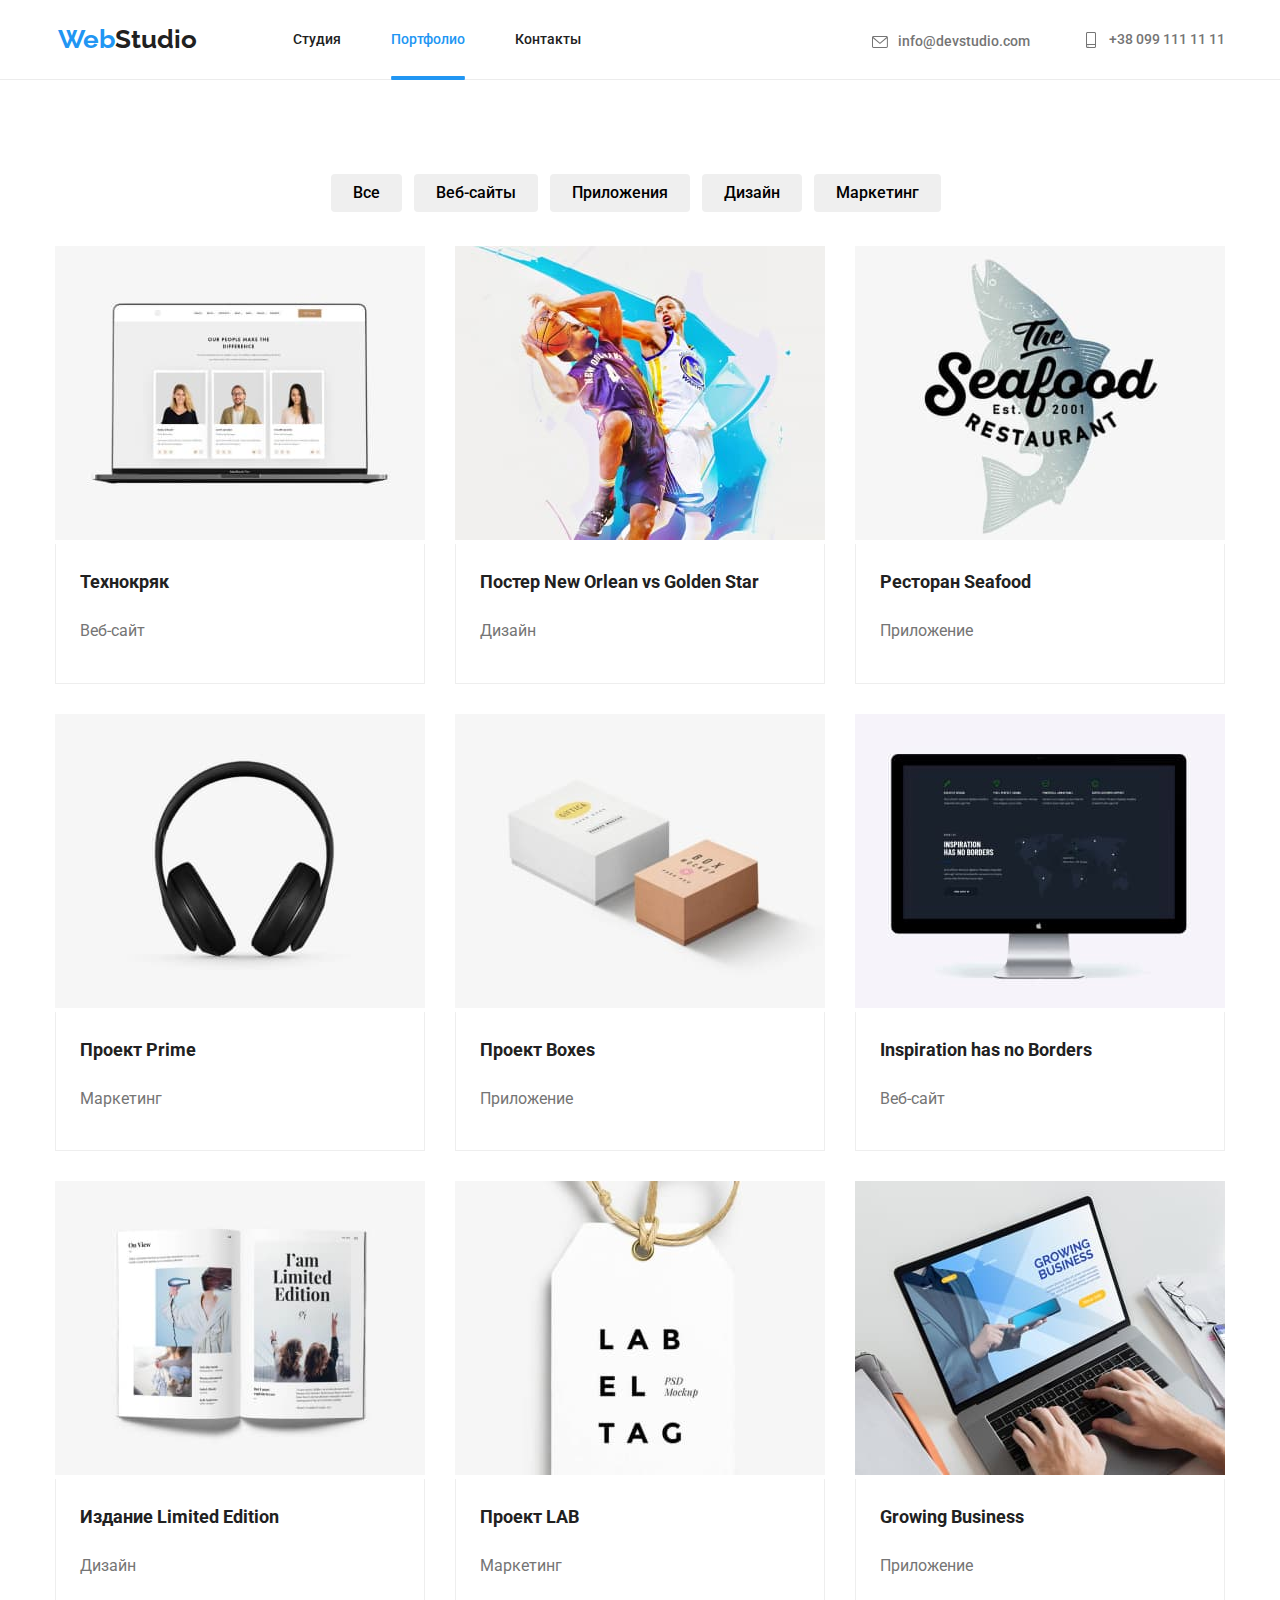
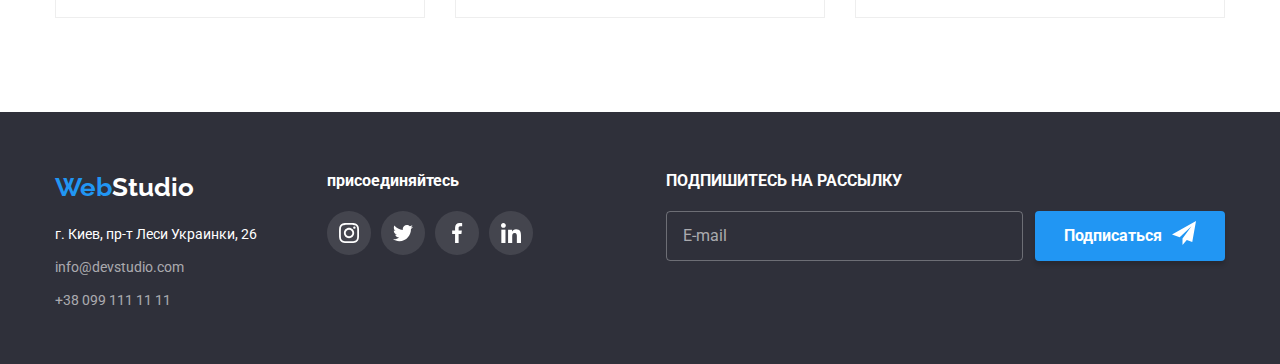
==== portfolio.html @ 02ec072e "Делает отзывчивую верстку" ====
<!DOCTYPE html>
<html lang="en">
  <head>
    <meta charset="UTF-8" />
    <meta name="viewport" content="width=device-width, initial-scale=1.0" />
    <title>WebStudio</title>

    <link
      href="https://fonts.googleapis.com/css2?family=Raleway:wght@700&display=swap"
      rel="stylesheet"
    />
    <link
      href="https://fonts.googleapis.com/css2?family=Roboto:wght@400;500;700;900&display=swap"
      rel="stylesheet"
    />
    <link
      rel="stylesheet"
      href="https://cdnjs.cloudflare.com/ajax/libs/modern-normalize/1.0.0/modern-normalize.min.css"
    />

    <link rel="stylesheet" href="./css/main.min.css" />
  </head>
  <body>
    <header>
      <!-- логотип, вкладки, контакты -->

      <div class="container header">
        <nav class="navigation">
          <a href="./index.html" class="link logo"
            >Web<span class="logo-accent">Studio</span></a
          >
          <ul class="site-nav">
            <li class="site-nav-list">
              <a href="./" class="link button-secondary">Студия</a>
            </li>
            <li class="site-nav-list">
              <a href="./portfolio.html" class="link primery-nav">Портфолио</a>
            </li>
            <li class="site-nav-list">
              <a href="" class="link button-secondary">Контакты</a>
            </li>
          </ul>
        </nav>
        <ul class="contacts">
          <li class="contacts-list">
            <a href="mailto:info@devstudio.com" class="link contacts-mail-tel">
              <svg class="contacts-list-svg mail-svg">
                <use href="./img/symbol-defs.svg#icon-envelope-hover"></use>
              </svg>
              info@devstudio.com</a
            >
          </li>
          <li class="contacts-list">
            <a class="link contacts-mail-tel" href="tel:+380991111111">
              <svg class="contacts-list-svg smartphon-svg">
                <use href="./img/symbol-defs.svg#smartphone"></use>
              </svg>
              +38 099 111 11 11</a
            >
          </li>
        </ul>
      </div>
    </header>
    <main class="main">
      <!-- главная секция -->

      <section class="button-section">
        <div class="button-container container">
          <h1>Наши работы</h1>
          <ul class="button-titel">
            <li class="button-list">
              <button type="button" class="button row-button">Все</button>
            </li>
            <li class="button-list">
              <button type="button" class="button row-button">Веб-сайты</button>
            </li>
            <li class="button-list">
              <button type="button" class="button row-button">
                Приложения
              </button>
            </li>
            <li class="button-list">
              <button type="button" class="button row-button">Дизайн</button>
            </li>
            <li class="button-list">
              <button type="button" class="button row-button">Маркетинг</button>
            </li>
          </ul>

          <ul class="type-pr-list">
            <li class="link-menu">
              <a href="" class="list pr-link">
                <div class="projects-hover">
                  <img src="./img/img.jpg" alt="img1" width="370" />
                  <p class="wind-hover">
                    Технокряк это современная площадка распространения
                    коронавируса. Компании используют эту платформу для
                    цифрового шпионажа и атак на защищённые сервера конкурентов.
                  </p>
                </div>

                <div class="type-pr">
                  <h2 class="projects">Технокряк</h2>
                  <p class="type">Веб-сайт</p>
                </div>
              </a>
            </li>
            <li class="link-menu">
              <a href="" class="list pr-link">
                <div class="projects-hover">
                  <img src="./img/img2.jpg" alt="img2" width="370" />
                  <p class="wind-hover"></p>
                </div>

                <div class="type-pr">
                  <h2 class="projects">Постер New Orlean vs Golden Star</h2>
                  <p class="type">Дизайн</p>
                </div>
              </a>
            </li>
            <li class="link-menu">
              <a href="" class="list pr-link">
                <div class="projects-hover">
                  <img src="./img/img3.jpg" alt="img3" width="370" />
                  <p class="wind-hover"></p>
                </div>

                <div class="type-pr">
                  <h2 class="projects">Ресторан Seafood</h2>
                  <p class="type">Приложение</p>
                </div>
              </a>
            </li>
            <li class="link-menu">
              <a href="" class="list pr-link">
                <div class="projects-hover">
                  <img src="./img/img4.jpg" alt="img4" width="370" />
                  <p class="wind-hover"></p>
                </div>

                <div class="type-pr">
                  <h2 class="projects">Проект Prime</h2>
                  <p class="type">Маркетинг</p>
                </div>
              </a>
            </li>
            <li class="link-menu">
              <a href="" class="list pr-link">
                <div class="projects-hover">
                  <img src="./img/img5.jpg" alt="img5" width="370" />
                  <p class="wind-hover"></p>
                </div>

                <div class="type-pr">
                  <h2 class="projects">Проект Boxes</h2>
                  <p class="type">Приложение</p>
                </div>
              </a>
            </li>
            <li class="link-menu">
              <a href="" class="list pr-link">
                <div class="projects-hover">
                  <img src="./img/img6.jpg" alt="img6" width="370" />
                  <p class="wind-hover"></p>
                </div>

                <div class="type-pr">
                  <h2 class="projects">Inspiration has no Borders</h2>
                  <p class="type">Веб-сайт</p>
                </div>
              </a>
            </li>
            <li class="link-menu">
              <a href="" class="list pr-link">
                <div class="projects-hover">
                  <img src="./img/img7.jpg" alt="img7" width="370" />
                  <p class="wind-hover"></p>
                </div>

                <div class="type-pr">
                  <h2 class="projects">Издание Limited Edition</h2>
                  <p class="type">Дизайн</p>
                </div></a
              >
            </li>
            <li class="link-menu">
              <a href="" class="list pr-link">
                <div class="projects-hover">
                  <img src="./img/img8.jpg" alt="img8" width="370" />
                  <p class="wind-hover"></p>
                </div>

                <div class="type-pr">
                  <h2 class="projects">Проект LAB</h2>
                  <p class="type">Маркетинг</p>
                </div></a
              >
            </li>
            <li class="link-menu">
              <a href="" class="list pr-link">
                <div class="projects-hover">
                  <img src="./img/img9.jpg" alt="img9" width="370" />
                  <p class="wind-hover"></p>
                </div>
                <div class="type-pr">
                  <h2 class="projects">Growing Business</h2>
                  <p class="type">Приложение</p>
                </div>
              </a>
            </li>
          </ul>
        </div>
      </section>
    </main>
    <footer class="footer">
      <div class="container footer-cont">
        <div>
          <a href="./studio.html" class="logo-footer"
            >Web<span class="logo-ac-footer">Studio</span></a
          >
          <address>
            <ul class="adresss-footer">
              <li class="address">г. Киев, пр-т Леси Украинки, 26</li>
              <li>
                <a href="mailto:info@devstudio.com" class="mail-tel"
                  >info@devstudio.com</a
                >
              </li>
              <li>
                <a href="tel:+380991111111" class="mail-tel"
                  >+38 099 111 11 11</a
                >
              </li>
            </ul>
          </address>
        </div>

        <div class="join-footer">
          <b>присоединяйтесь</b>
          <ul class="join-list">
            <li><a class="join inst" href=""></a></li>
            <li><a class="join twitter" href=""></a></li>
            <li><a class="join facebook" href=""></a></li>
            <li><a class="join linkedin" href=""></a></li>
          </ul>
        </div>
        <div class="footer-subscribe">
          <b>ПОДПИШИТЕСЬ НА РАССЫЛКУ</b>
          <form class="form-footer">
            <label class="footer-label">
              <input class="foter-input" type="email" placeholder="E-mail" />
            </label>

            <button class="button button-subscribe" type="submit">
              <svg class="footer-subscribe-svg" widt="24px" height="24px">
                <use href="./img/symbol-defs.svg#send"></use>
              </svg>
              Подписаться
            </button>
          </form>
        </div>
      </div>
    </footer>
    <script src="./js/modal.js"></script>
  </body>
</html>
---- css/main.min.css ----
*,*::befor,*::after{box-sizing:inherit}html{box-sizing:border-box}.container{width:1200px;padding-left:15px;padding-right:15px;margin-left:auto;margin-right:auto}.container:first-child{margin-top:0px}header{width:100%;height:80px;padding-bottom:32px;padding-top:32px;border-bottom:1px solid #ececec}a{text-decoration:none}a:hover,a:focus{color:#2196f3}li{padding:0px;margin:0px;list-style:none}ul{padding:0px;margin:0px;list-style:none}.link{display:block;text-align:center}.button{display:inline-block;cursor:pointer;justify-content:center;font-style:normal;font-weight:500;font-size:16px;line-height:1.63em;margin:0px;padding:0px}.button:hover,.button:focus{color:#2196f3;background-color:#fff;box-shadow:0px 4px 4px rgba(0,0,0,0.25)}.button-titel{margin-bottom:34px}.button-list{display:inline-flex}.header{display:flex;height:100%}.portfolio-header{border-bottom:1px solid #ececec}.logo-accent{color:#212121}.navigation{display:flex;align-items:center;justify-content:center}.navigation .link{margin-right:0px}.navigation .logo{font-family:"Raleway", sans-serif;color:#2196f3;font-style:normal;font-weight:bold;font-size:26px;line-height:1.17em;width:145px;margin-right:93px}.navigation .site-nav{justify-content:end;display:flex;font-family:"Roboto", sans-serif;font-weight:500;font-style:normal;font-size:14px;line-height:1.17em;padding:0px;align-items:center}.site-nav-list{display:inline-block;padding-right:50px}.site-nav-list .site-nav-list:last-child{padding-right:0px}.primery-nav{position:relative;color:#2196f3;font-style:normal;font-weight:500;font-size:14px;line-height:1.17em}.primery-nav::after{position:absolute;content:"";display:block;background-image:url(../img/hover.svg);height:4px;width:100%;background-repeat:no-repeat;background-position:center;background-size:cover;margin-top:28px}.button-secondary{color:#212121}.button-primery-pf{color:#ffffff;background-color:#2196f3;font-style:normal;font-weight:500;line-height:1.25em;transition:transform 250ms cubic-bezier(0.4, 0, 0.2, 1)}.contacts{font-family:"Roboto", sans-serif;font-style:normal;font-weight:500;font-size:14px;line-height:1.14em;align-items:center;text-align:right;padding:0px;margin-left:auto}.contacts .contacts-list{margin-right:50px;display:inline-block}.contacts .contacts-list:last-child{margin-right:0px}.contacts-mail-tel{color:#757575;display:flex;align-items:center}.contacts-mail-tel:last-child{padding-right:0px}.contacts-mail-tel:hover .contacts-list-svg,.contacts-mail-tel:focus .contacts-list-svg{fill:#2196f3}.contacts-mail-tel .contacts-list-svg{width:16px;width:16px;margin-right:10px;fill:#757575;transition:250ms;transition-timing-function:cubic-bezier(0.4, 0, 0.2, 1)}.mail-svg{width:16px;height:12px}.smartphon-svg{height:16px;width:10px}.main{font-family:"Roboto", sans-serif;width:auto}.button-section{padding-top:94px;padding-bottom:94px}.button-container{text-align:center;align-items:flex-start}.button-container h1{display:none}.button-titel .button{padding:6px 22px}.button-list .buttom{height:54px}.row-button{font-size:16px;font-weight:500;font-style:normal;line-height:1.63em;border:0px;border-radius:4px;margin-right:8px;transition:transform 250ms cubic-bezier(0.4, 0, 0.2, 1)}.row-button:hover,.row-button:focus{color:#fff;background-color:#2196f3}.type-pr-list{padding:0px;display:flex;flex-basis:calc((100%-30) / 3);flex-wrap:wrap;margin:0px}.link-menu{display:block;width:370px;margin-left:30px;margin-bottom:30px}.link-menu:nth-last-child(-n+3){margin-bottom:0px}.link-menu:nth-child(3n+1){margin-left:0px}.pr-link{display:block;transition:250ms;transition-timing-function:cubic-bezier(0.4, 0, 0.2, 1)}.pr-link:hover,.pr-link:focus{box-shadow:0px 1px 1px rgba(0,0,0,0.12),0px 4px 4px rgba(0,0,0,0.06),1px 4px 6px rgba(0,0,0,0.16)}.projects-hover{position:relative;overflow:hidden;text-align:left}.type-pr{padding:20px 24px;text-align:left;border:1px solid #eeeeee;border-top:0px;margin:0px}.projects{color:#212121;font-style:normal;font-weight:bold;font-size:18px;line-height:2em;margin:0px;margin-bottom:4px}.type{color:#757575;font-style:normal;font-weight:normal;font-size:16px;line-height:1.88em}.wind-hover{display:block;margin:0px;background-color:#2196f3;position:absolute;z-index:4;top:0%;bottom:0%;left:0;right:0;font-size:18px;line-height:1.6em;font-weight:400;color:#fff;padding:63px 24px;opacity:0;transform:translateY(100%);transition:transform 250ms cubic-bezier(0.4, 0, 0.2, 1)}.pr-link:hover .wind-hover,.pr-link:focus .wind-hover{transform:translateY(0%);opacity:1}.main-section{margin-left:auto;margin-right:auto;max-width:1600px;height:600px;text-align:center;padding-top:200px;padding-bottom:200px;color:#ffffff;background-color:#2f303a;justify-content:center;background-image:linear-gradient(to right, rgba(47,48,58,0.4), rgba(47,48,58,0.4)),url("../img/main.jpg");background-repeat:no-repeat;background-position:center;background-size:cover}.main-title{font-style:normal;font-weight:900;font-size:44px;line-height:1.36em;text-align:center}.button-primery-st{color:#ffffff;background-color:#2196f3;font-style:normal;font-weight:bold;font-size:16px;line-height:1.88em;text-align:center;padding:10px 32px;margin-left:auto;margin-right:auto;box-shadow:0px 4px 4px rgba(0,0,0,0.15);border-radius:4px;transition:transform 250ms cubic-bezier(0.4, 0, 0.2, 1)}.button-primery-st:hover,.button-primery-st:focus{color:#2196f3;background-color:#fff;transition:250ms;transition-timing-function:cubic-bezier(0.4, 0, 0.2, 1)}.backdrop{position:fixed;top:0px;left:0px;width:100%;height:100%;background-color:rgba(0,0,0,0.2);z-index:55}.backdrop.is-hidden{opacity:0;pointer-events:none}.modal{position:absolute;top:50%;left:50%;transform:translate(-50%, -50%);text-align:left;min-width:528px;min-height:581px;background-color:#fff;border-radius:4px;color:#757575;padding:40px;font-size:12px;line-height:1.17em;font-family:"Roboto", sans-serif;font-size:12px;line-height:1.17em;font-style:normal;color:#757575}.modal>.modal-button-close{position:absolute;width:30px;height:30px;right:7px;top:7px;background-color:#fff;border:1px solid rgba(0,0,0,0.1);border-radius:50%}.modal-button-close:hover{color:#2196f3;font-weight:700}.modal-titel{font-style:700;font-size:20px;line-height:1.17em;font-style:normal;text-align:center;color:#212121;margin:0;margin-bottom:12px}.form-field{display:flex;flex-direction:column}.form-field:not(:last-child){margin-bottom:10px}.form-label{margin-bottom:4px;position:relative}.form-input{padding:11px 12px 11px 42px;border:1px solid rgba(33,33,33,0.2);border-radius:4px;width:100%;height:40px;outline:none;transition:transform 250ms cubic-bezier(0.4, 0, 0.2, 1)}.form-input:focus{border:1px solid #2196f3}.form-input-check{display:inline-block;width:16px;height:15px;opacity:0}.form-svg{position:relative}.form-inpyt-svg{position:absolute;width:18px;height:18px;padding:3px;left:12px;top:12px;transition:transform 250ms cubic-bezier(0.4, 0, 0.2, 1)}.form-input:focus+* .form-inpyt-svg{fill:#2196f3}.form-coment{padding:12px 16px;resize:none;border:1px solid rgba(33,33,33,0.2);border-radius:4px;outline:none}.form-coment:focus{border:1px solid #2196f3}.form-field-check{margin-top:20px;font-size:14px;line-height:1.71em;font-weight:400;display:flex;align-items:center;justify-content:center}.check{content:"";position:absolute;width:17px;height:17px;background-image:url(../img/check.svg);left:0;top:1px;background-repeat:no-repeat;background-size:contain}.form-input-check:checked+.check{background-image:url(../img/Check3.svg)}.agreed{color:#2196f3}.check-button{display:block;margin:30px auto 0px;padding:10px 55px;color:#fff;background-color:#2196f3;box-shadow:0px 4px 4px rgba(0,0,0,0.15);border-radius:4px;border:none;font-size:16px;line-height:1.875em;font-weight:700}.container-about{display:flex;padding-top:94px;padding-bottom:94px}.main-about{padding:0px;margin:0px;width:100%;display:flex;flex-wrap:nowrap}.main-about .list-item{display:inline-block;justify-content:space-between;width:270px;margin-right:26px}.main-about .list-item:last-child,.main-about .network-list li:last-child{margin-right:0px}.advantages{color:#212121;font-style:normal;font-weight:bold;font-size:14px;line-height:1.17em;margin:0px}.notes{color:#757575;font-style:normal;font-weight:normal;font-size:14px;line-height:1.71em;margin:0px;padding-top:10px}.list-item::before{content:"";display:block;height:120px;border-radius:4px;background-repeat:no-repeat;background-position:100px 25px;background-color:#f5f4fa;margin-bottom:30px}.list-item.attention::before{background-image:url(../img/antenna.svg)}.list-item.pynctuality::before{background-image:url(../img/clock.svg)}.list-item.planning::before{background-image:url(../img/diagram.svg)}.list-item.technology::before{background-image:url(../img/astronaut.svg)}.adout-us-img{text-align:inherit;margin:0px;padding-bottom:94px}.adout-us-img .images{margin:0px;padding:0px}.images-list{display:block;flex-wrap:wrap}.about-us{display:block;font-family:Roboto;font-style:normal;font-weight:700;font-size:36px;line-height:1.16em;text-align:center;margin:0px;margin-bottom:50px}.images{display:inline-flex}.images .image-menu:last-child{margin-right:0px}.image-menu{position:relative;flex-basis:calc((100%-30) / 3);margin-right:30px}.image-menu img{display:block}.images-list-item{width:100%;background:rgba(47,48,58,0.8);margin:0px;position:absolute;bottom:0;left:0;font-size:14px;line-height:1.17em;color:#fff;font-weight:700;text-align:center;justify-content:center;padding-top:27px;padding-bottom:27px}.our-teams{background-color:#f5f4fa;text-align:center;padding:0px;padding-bottom:94px;padding-top:94px;padding-left:0px}.command{font-style:normal;font-weight:bold;font-size:36px;line-height:1.17em;text-align:center;margin:0px;margin-bottom:50px}.teams-list{margin:0px;padding-left:0px}.teams{display:inline-block;background-color:#fff;margin-right:26px;padding-bottom:30px;box-shadow:0px 1px 3px rgba(0,0,0,0.12),0px 1px 1px rgba(0,0,0,0.14),0px 2px 1px rgba(0,0,0,0.2);border-radius:0px 0px 4px 4px}.teams:last-child{margin-right:0px}.name-pos{padding-top:30px}.name{font-style:normal;font-weight:500;font-size:16px;line-height:1.19em;margin:0px;margin-bottom:10px}.position{color:#757575;font-style:normal;font-weight:normal;font-size:14px;line-height:1.19em;font-style:normal}.social-icon .social-icon-item{display:inline-flex}.social-icon-item:not(:last-child){margin-right:10px}.sosial-icon-svg{width:20px;height:20px;transition:250ms;transition-timing-function:cubic-bezier(0.4, 0, 0.2, 1)}.social-icon-link{height:44px;width:44px;display:flex;justify-content:center;align-items:center;border-radius:50%;fill:#afb1b8}.social-icon-link:focus,.social-icon-link:hover{background-color:#2196f3}.social-icon-link:focus .sosial-icon-svg,.social-icon-link:hover .sosial-icon-svg{fill:#fff}.customed-container{text-align:center;padding-top:94px;padding-bottom:94px}.customed-container h2{font-size:36px;line-height:1.17em;margin:0px}.customed{display:flex;margin-top:50px}.customed-item{border:1px solid #afb1b8;border-radius:4px}.customed-item:not(:last-child){margin-right:27px}.customed-item:focus,.customed-item:hover{border:1px solid #2196f3;border-radius:4px;transition:250ms;transition-timing-function:cubic-bezier(0.4, 0, 0.2, 1)}.customed-link{height:90px;width:170px;display:flex;justify-content:center;align-items:center;fill:#afb1b8;background-size:cover}.customed-link-svg{width:89px;height:52px;transition:250ms;transition-timing-function:cubic-bezier(0.4, 0, 0.2, 1)}.customed-item:focus .customed-link-svg,.customed-item:hover .customed-link-svg{fill:#2196f3}.footer{margin-left:auto;margin-right:auto;max-width:1600px;height:252px;align-items:center;font-family:"Roboto", sans-serif;justify-content:center;background-color:#2f303a;padding-top:60px;padding-bottom:60px}.container.footer-cont{display:flex}.logo-footer{font-family:"Raleway", sans-serif;color:#2196f3;font-style:normal;font-weight:bold;font-size:26px;line-height:1.19em}.logo-ac-footer{color:#fff}.address{font-family:"Roboto", sans-serif;font-style:normal;color:#fff;font-weight:normal;font-size:14px;line-height:1.71em;margin-bottom:9px}.adresss-footer{margin:0px;margin-top:20px}.mail-tel{display:block;font-family:"Roboto", sans-serif;font-style:normal;color:#ffffff99;font-weight:normal;font-size:14px;line-height:1.71em;margin-bottom:9px}.join-footer{margin-left:70px}.join-footer b{display:block;color:#fff;margin-bottom:20px}.join-list{display:flex}.join-list li{margin-right:10px}.join{display:inline-block;height:44px;width:44px;background-color:rgba(255,255,255,0.1);border-radius:50%;background-position:center;background-repeat:no-repeat;background-size:20px}.join.inst{background-image:url(../img/instagram.svg)}.join.twitter{background-image:url(../img/twitter.svg)}.join.facebook{background-image:url(../img/facebook.svg)}.join.linkedin{background-image:url(../img/linkedin.svg)}.join:hover,.join:focus{background-color:#2196f3;transition:250ms;transition-timing-function:cubic-bezier(0.4, 0, 0.2, 1)}.footer-subscribe{margin-left:auto}.footer-subscribe b{display:block;color:#fff;margin-bottom:20px}.form-footer{display:flex}.foter-input{width:357px;height:50px;display:block;padding:16px;font-size:16px;line-height:1.25em;border:1px solid rgba(255,255,255,0.3);border-radius:4px;margin-right:12px;background-color:inherit;color:rgba(255,255,255,0.6)}.foter-input::placeholder{color:rgba(255,255,255,0.6);font-size:16px;line-height:1.25em}.button-subscribe{display:flex;background-color:#2196f3;box-shadow:0px 4px 4px rgba(0,0,0,0.15);border-radius:4px;color:#fff;font-size:16px;line-height:1.875em;font-weight:700;padding:10px 29px;border:none;flex-direction:row-reverse}.button-subscribe:hover{background-color:#fff;color:#2196f3}.button-subscribe:hover .footer-subscribe-svg{fill:#2196f3}.footer-subscribe-svg{width:24px;height:24px;fill:white;margin-left:10px}
/*# sourceMappingURL=main.min.css.map */
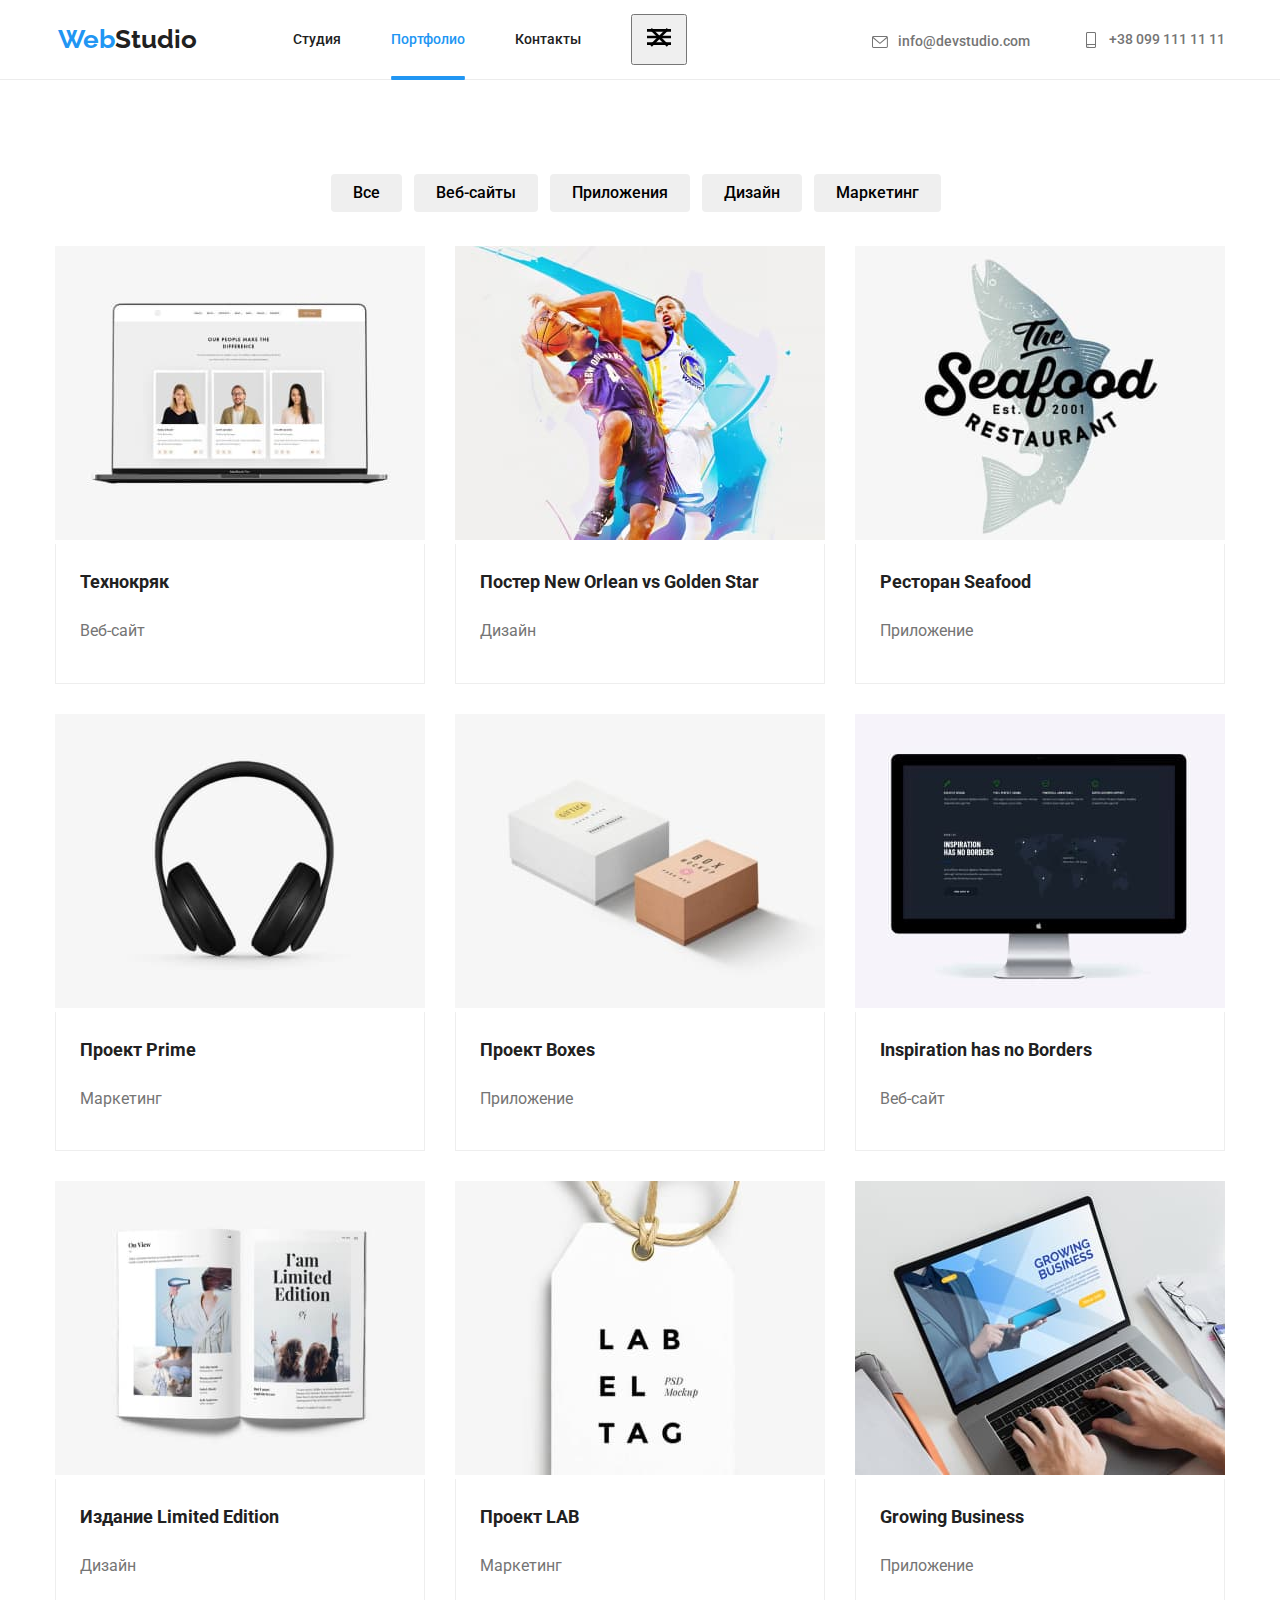
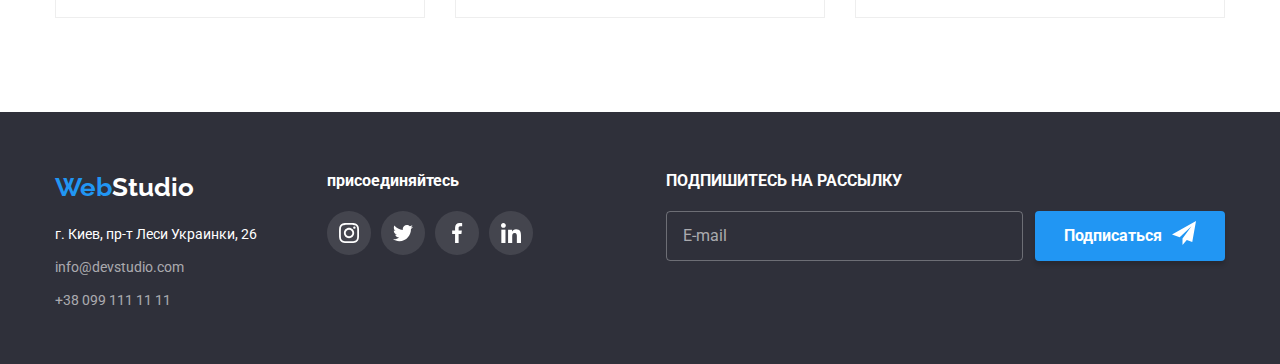
==== commit c9b2c1be: "Делает отзывчивую верстку" ====
--- a/portfolio.html
+++ b/portfolio.html
@@ -40,6 +40,12 @@
               <a href="" class="link button-secondary">Контакты</a>
             </li>
           </ul>
+          <button type="button">
+            <svg class="" width="40px" height="40px">
+              <use href="./img/symbol-defs.svg#icon-menu"></use>
+              <use href="./img/symbol-defs.svg#icon-close"></use>
+            </svg>
+          </button>
         </nav>
         <ul class="contacts">
           <li class="contacts-list">
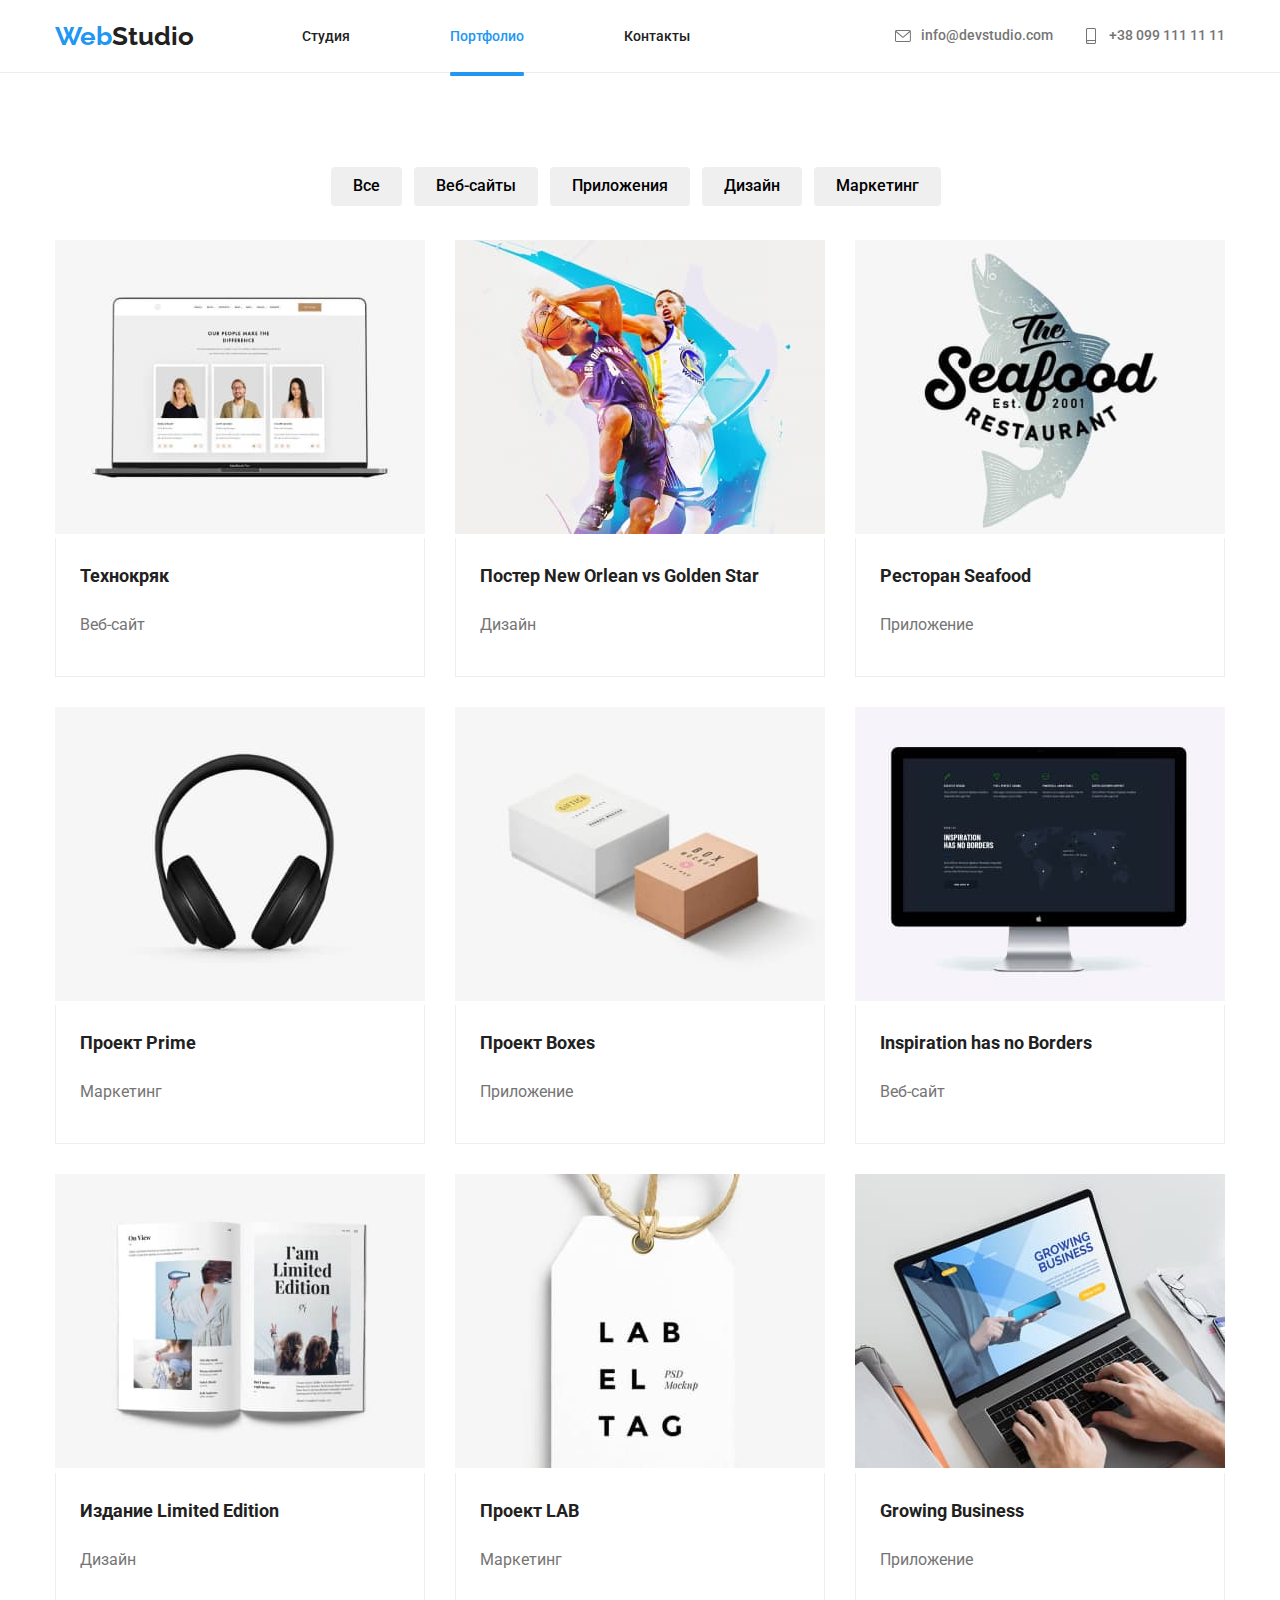
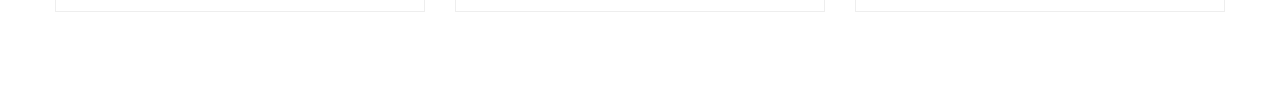
==== commit 7b39325c: "Делает отзывчтвую верстку" ====
--- a/portfolio.html
+++ b/portfolio.html
@@ -22,54 +22,68 @@
   </head>
   <body>
     <header>
-      <!-- логотип, вкладки, контакты -->
-
-      <div class="container header">
-        <nav class="navigation">
+      <div class="container">
+        <div class="header">
           <a href="./index.html" class="link logo"
             >Web<span class="logo-accent">Studio</span></a
           >
-          <ul class="site-nav">
-            <li class="site-nav-list">
-              <a href="./" class="link button-secondary">Студия</a>
-            </li>
-            <li class="site-nav-list">
-              <a href="./portfolio.html" class="link primery-nav">Портфолио</a>
-            </li>
-            <li class="site-nav-list">
-              <a href="" class="link button-secondary">Контакты</a>
-            </li>
-          </ul>
-          <button type="button">
-            <svg class="" width="40px" height="40px">
-              <use href="./img/symbol-defs.svg#icon-menu"></use>
-              <use href="./img/symbol-defs.svg#icon-close"></use>
+          <button type="button" class="menu-button" data-menu-button>
+            <svg
+              class="menu-button-svg"
+              aria-label="Переключатель мобильного меню"
+            >
+              <use
+                class="icon-close"
+                href="./img/symbol-defs.svg#icon-close"
+              ></use>
+              <use
+                class="icon-menu"
+                href="./img/symbol-defs.svg#icon-menu"
+              ></use>
             </svg>
           </button>
-        </nav>
-        <ul class="contacts">
-          <li class="contacts-list">
-            <a href="mailto:info@devstudio.com" class="link contacts-mail-tel">
-              <svg class="contacts-list-svg mail-svg">
-                <use href="./img/symbol-defs.svg#icon-envelope-hover"></use>
-              </svg>
-              info@devstudio.com</a
-            >
-          </li>
-          <li class="contacts-list">
-            <a class="link contacts-mail-tel" href="tel:+380991111111">
-              <svg class="contacts-list-svg smartphon-svg">
-                <use href="./img/symbol-defs.svg#smartphone"></use>
-              </svg>
-              +38 099 111 11 11</a
-            >
-          </li>
-        </ul>
+          <div class="header-menu" data-menu>
+            <nav class="navigation">
+              <ul class="site-nav">
+                <li class="site-nav-list">
+                  <a href="./" class="link button-secondary">Студия</a>
+                </li>
+                <li class="site-nav-list">
+                  <a href="./portfolio.html" class="link primery-nav"
+                    >Портфолио</a
+                  >
+                </li>
+                <li class="site-nav-list">
+                  <a href="" class="link button-secondary">Контакты</a>
+                </li>
+              </ul>
+            </nav>
+            <ul class="contacts">
+              <li class="contacts-list">
+                <a
+                  href="mailto:info@devstudio.com"
+                  class="link contacts-mail-tel"
+                >
+                  <svg class="contacts-list-svg mail-svg">
+                    <use href="./img/symbol-defs.svg#icon-envelope-hover"></use>
+                  </svg>
+                  info@devstudio.com</a
+                >
+              </li>
+              <li class="contacts-list">
+                <a class="link contacts-mail-tel" href="tel:+380991111111">
+                  <svg class="contacts-list-svg smartphon-svg">
+                    <use href="./img/symbol-defs.svg#smartphone"></use>
+                  </svg>
+                  +38 099 111 11 11</a
+                >
+              </li>
+            </ul>
+          </div>
+        </div>
       </div>
     </header>
     <main class="main">
-      <!-- главная секция -->
-
       <section class="button-section">
         <div class="button-container container">
           <h1>Наши работы</h1>
@@ -218,7 +232,7 @@
         </div>
       </section>
     </main>
-    <footer class="footer">
+    <!-- <footer class="footer">
       <div class="container footer-cont">
         <div>
           <a href="./studio.html" class="logo-footer"
@@ -266,7 +280,8 @@
           </form>
         </div>
       </div>
-    </footer>
+    </footer> -->
+    <script src="./js/main.js"></script>
     <script src="./js/modal.js"></script>
   </body>
 </html>
--- a/css/main.min.css
+++ b/css/main.min.css
@@ -1,2 +1,2 @@
-*,*::befor,*::after{box-sizing:inherit}html{box-sizing:border-box}.container{width:1200px;padding-left:15px;padding-right:15px;margin-left:auto;margin-right:auto}.container:first-child{margin-top:0px}header{width:100%;height:80px;padding-bottom:32px;padding-top:32px;border-bottom:1px solid #ececec}a{text-decoration:none}a:hover,a:focus{color:#2196f3}li{padding:0px;margin:0px;list-style:none}ul{padding:0px;margin:0px;list-style:none}.link{display:block;text-align:center}.button{display:inline-block;cursor:pointer;justify-content:center;font-style:normal;font-weight:500;font-size:16px;line-height:1.63em;margin:0px;padding:0px}.button:hover,.button:focus{color:#2196f3;background-color:#fff;box-shadow:0px 4px 4px rgba(0,0,0,0.25)}.button-titel{margin-bottom:34px}.button-list{display:inline-flex}.header{display:flex;height:100%}.portfolio-header{border-bottom:1px solid #ececec}.logo-accent{color:#212121}.navigation{display:flex;align-items:center;justify-content:center}.navigation .link{margin-right:0px}.navigation .logo{font-family:"Raleway", sans-serif;color:#2196f3;font-style:normal;font-weight:bold;font-size:26px;line-height:1.17em;width:145px;margin-right:93px}.navigation .site-nav{justify-content:end;display:flex;font-family:"Roboto", sans-serif;font-weight:500;font-style:normal;font-size:14px;line-height:1.17em;padding:0px;align-items:center}.site-nav-list{display:inline-block;padding-right:50px}.site-nav-list .site-nav-list:last-child{padding-right:0px}.primery-nav{position:relative;color:#2196f3;font-style:normal;font-weight:500;font-size:14px;line-height:1.17em}.primery-nav::after{position:absolute;content:"";display:block;background-image:url(../img/hover.svg);height:4px;width:100%;background-repeat:no-repeat;background-position:center;background-size:cover;margin-top:28px}.button-secondary{color:#212121}.button-primery-pf{color:#ffffff;background-color:#2196f3;font-style:normal;font-weight:500;line-height:1.25em;transition:transform 250ms cubic-bezier(0.4, 0, 0.2, 1)}.contacts{font-family:"Roboto", sans-serif;font-style:normal;font-weight:500;font-size:14px;line-height:1.14em;align-items:center;text-align:right;padding:0px;margin-left:auto}.contacts .contacts-list{margin-right:50px;display:inline-block}.contacts .contacts-list:last-child{margin-right:0px}.contacts-mail-tel{color:#757575;display:flex;align-items:center}.contacts-mail-tel:last-child{padding-right:0px}.contacts-mail-tel:hover .contacts-list-svg,.contacts-mail-tel:focus .contacts-list-svg{fill:#2196f3}.contacts-mail-tel .contacts-list-svg{width:16px;width:16px;margin-right:10px;fill:#757575;transition:250ms;transition-timing-function:cubic-bezier(0.4, 0, 0.2, 1)}.mail-svg{width:16px;height:12px}.smartphon-svg{height:16px;width:10px}.main{font-family:"Roboto", sans-serif;width:auto}.button-section{padding-top:94px;padding-bottom:94px}.button-container{text-align:center;align-items:flex-start}.button-container h1{display:none}.button-titel .button{padding:6px 22px}.button-list .buttom{height:54px}.row-button{font-size:16px;font-weight:500;font-style:normal;line-height:1.63em;border:0px;border-radius:4px;margin-right:8px;transition:transform 250ms cubic-bezier(0.4, 0, 0.2, 1)}.row-button:hover,.row-button:focus{color:#fff;background-color:#2196f3}.type-pr-list{padding:0px;display:flex;flex-basis:calc((100%-30) / 3);flex-wrap:wrap;margin:0px}.link-menu{display:block;width:370px;margin-left:30px;margin-bottom:30px}.link-menu:nth-last-child(-n+3){margin-bottom:0px}.link-menu:nth-child(3n+1){margin-left:0px}.pr-link{display:block;transition:250ms;transition-timing-function:cubic-bezier(0.4, 0, 0.2, 1)}.pr-link:hover,.pr-link:focus{box-shadow:0px 1px 1px rgba(0,0,0,0.12),0px 4px 4px rgba(0,0,0,0.06),1px 4px 6px rgba(0,0,0,0.16)}.projects-hover{position:relative;overflow:hidden;text-align:left}.type-pr{padding:20px 24px;text-align:left;border:1px solid #eeeeee;border-top:0px;margin:0px}.projects{color:#212121;font-style:normal;font-weight:bold;font-size:18px;line-height:2em;margin:0px;margin-bottom:4px}.type{color:#757575;font-style:normal;font-weight:normal;font-size:16px;line-height:1.88em}.wind-hover{display:block;margin:0px;background-color:#2196f3;position:absolute;z-index:4;top:0%;bottom:0%;left:0;right:0;font-size:18px;line-height:1.6em;font-weight:400;color:#fff;padding:63px 24px;opacity:0;transform:translateY(100%);transition:transform 250ms cubic-bezier(0.4, 0, 0.2, 1)}.pr-link:hover .wind-hover,.pr-link:focus .wind-hover{transform:translateY(0%);opacity:1}.main-section{margin-left:auto;margin-right:auto;max-width:1600px;height:600px;text-align:center;padding-top:200px;padding-bottom:200px;color:#ffffff;background-color:#2f303a;justify-content:center;background-image:linear-gradient(to right, rgba(47,48,58,0.4), rgba(47,48,58,0.4)),url("../img/main.jpg");background-repeat:no-repeat;background-position:center;background-size:cover}.main-title{font-style:normal;font-weight:900;font-size:44px;line-height:1.36em;text-align:center}.button-primery-st{color:#ffffff;background-color:#2196f3;font-style:normal;font-weight:bold;font-size:16px;line-height:1.88em;text-align:center;padding:10px 32px;margin-left:auto;margin-right:auto;box-shadow:0px 4px 4px rgba(0,0,0,0.15);border-radius:4px;transition:transform 250ms cubic-bezier(0.4, 0, 0.2, 1)}.button-primery-st:hover,.button-primery-st:focus{color:#2196f3;background-color:#fff;transition:250ms;transition-timing-function:cubic-bezier(0.4, 0, 0.2, 1)}.backdrop{position:fixed;top:0px;left:0px;width:100%;height:100%;background-color:rgba(0,0,0,0.2);z-index:55}.backdrop.is-hidden{opacity:0;pointer-events:none}.modal{position:absolute;top:50%;left:50%;transform:translate(-50%, -50%);text-align:left;min-width:528px;min-height:581px;background-color:#fff;border-radius:4px;color:#757575;padding:40px;font-size:12px;line-height:1.17em;font-family:"Roboto", sans-serif;font-size:12px;line-height:1.17em;font-style:normal;color:#757575}.modal>.modal-button-close{position:absolute;width:30px;height:30px;right:7px;top:7px;background-color:#fff;border:1px solid rgba(0,0,0,0.1);border-radius:50%}.modal-button-close:hover{color:#2196f3;font-weight:700}.modal-titel{font-style:700;font-size:20px;line-height:1.17em;font-style:normal;text-align:center;color:#212121;margin:0;margin-bottom:12px}.form-field{display:flex;flex-direction:column}.form-field:not(:last-child){margin-bottom:10px}.form-label{margin-bottom:4px;position:relative}.form-input{padding:11px 12px 11px 42px;border:1px solid rgba(33,33,33,0.2);border-radius:4px;width:100%;height:40px;outline:none;transition:transform 250ms cubic-bezier(0.4, 0, 0.2, 1)}.form-input:focus{border:1px solid #2196f3}.form-input-check{display:inline-block;width:16px;height:15px;opacity:0}.form-svg{position:relative}.form-inpyt-svg{position:absolute;width:18px;height:18px;padding:3px;left:12px;top:12px;transition:transform 250ms cubic-bezier(0.4, 0, 0.2, 1)}.form-input:focus+* .form-inpyt-svg{fill:#2196f3}.form-coment{padding:12px 16px;resize:none;border:1px solid rgba(33,33,33,0.2);border-radius:4px;outline:none}.form-coment:focus{border:1px solid #2196f3}.form-field-check{margin-top:20px;font-size:14px;line-height:1.71em;font-weight:400;display:flex;align-items:center;justify-content:center}.check{content:"";position:absolute;width:17px;height:17px;background-image:url(../img/check.svg);left:0;top:1px;background-repeat:no-repeat;background-size:contain}.form-input-check:checked+.check{background-image:url(../img/Check3.svg)}.agreed{color:#2196f3}.check-button{display:block;margin:30px auto 0px;padding:10px 55px;color:#fff;background-color:#2196f3;box-shadow:0px 4px 4px rgba(0,0,0,0.15);border-radius:4px;border:none;font-size:16px;line-height:1.875em;font-weight:700}.container-about{display:flex;padding-top:94px;padding-bottom:94px}.main-about{padding:0px;margin:0px;width:100%;display:flex;flex-wrap:nowrap}.main-about .list-item{display:inline-block;justify-content:space-between;width:270px;margin-right:26px}.main-about .list-item:last-child,.main-about .network-list li:last-child{margin-right:0px}.advantages{color:#212121;font-style:normal;font-weight:bold;font-size:14px;line-height:1.17em;margin:0px}.notes{color:#757575;font-style:normal;font-weight:normal;font-size:14px;line-height:1.71em;margin:0px;padding-top:10px}.list-item::before{content:"";display:block;height:120px;border-radius:4px;background-repeat:no-repeat;background-position:100px 25px;background-color:#f5f4fa;margin-bottom:30px}.list-item.attention::before{background-image:url(../img/antenna.svg)}.list-item.pynctuality::before{background-image:url(../img/clock.svg)}.list-item.planning::before{background-image:url(../img/diagram.svg)}.list-item.technology::before{background-image:url(../img/astronaut.svg)}.adout-us-img{text-align:inherit;margin:0px;padding-bottom:94px}.adout-us-img .images{margin:0px;padding:0px}.images-list{display:block;flex-wrap:wrap}.about-us{display:block;font-family:Roboto;font-style:normal;font-weight:700;font-size:36px;line-height:1.16em;text-align:center;margin:0px;margin-bottom:50px}.images{display:inline-flex}.images .image-menu:last-child{margin-right:0px}.image-menu{position:relative;flex-basis:calc((100%-30) / 3);margin-right:30px}.image-menu img{display:block}.images-list-item{width:100%;background:rgba(47,48,58,0.8);margin:0px;position:absolute;bottom:0;left:0;font-size:14px;line-height:1.17em;color:#fff;font-weight:700;text-align:center;justify-content:center;padding-top:27px;padding-bottom:27px}.our-teams{background-color:#f5f4fa;text-align:center;padding:0px;padding-bottom:94px;padding-top:94px;padding-left:0px}.command{font-style:normal;font-weight:bold;font-size:36px;line-height:1.17em;text-align:center;margin:0px;margin-bottom:50px}.teams-list{margin:0px;padding-left:0px}.teams{display:inline-block;background-color:#fff;margin-right:26px;padding-bottom:30px;box-shadow:0px 1px 3px rgba(0,0,0,0.12),0px 1px 1px rgba(0,0,0,0.14),0px 2px 1px rgba(0,0,0,0.2);border-radius:0px 0px 4px 4px}.teams:last-child{margin-right:0px}.name-pos{padding-top:30px}.name{font-style:normal;font-weight:500;font-size:16px;line-height:1.19em;margin:0px;margin-bottom:10px}.position{color:#757575;font-style:normal;font-weight:normal;font-size:14px;line-height:1.19em;font-style:normal}.social-icon .social-icon-item{display:inline-flex}.social-icon-item:not(:last-child){margin-right:10px}.sosial-icon-svg{width:20px;height:20px;transition:250ms;transition-timing-function:cubic-bezier(0.4, 0, 0.2, 1)}.social-icon-link{height:44px;width:44px;display:flex;justify-content:center;align-items:center;border-radius:50%;fill:#afb1b8}.social-icon-link:focus,.social-icon-link:hover{background-color:#2196f3}.social-icon-link:focus .sosial-icon-svg,.social-icon-link:hover .sosial-icon-svg{fill:#fff}.customed-container{text-align:center;padding-top:94px;padding-bottom:94px}.customed-container h2{font-size:36px;line-height:1.17em;margin:0px}.customed{display:flex;margin-top:50px}.customed-item{border:1px solid #afb1b8;border-radius:4px}.customed-item:not(:last-child){margin-right:27px}.customed-item:focus,.customed-item:hover{border:1px solid #2196f3;border-radius:4px;transition:250ms;transition-timing-function:cubic-bezier(0.4, 0, 0.2, 1)}.customed-link{height:90px;width:170px;display:flex;justify-content:center;align-items:center;fill:#afb1b8;background-size:cover}.customed-link-svg{width:89px;height:52px;transition:250ms;transition-timing-function:cubic-bezier(0.4, 0, 0.2, 1)}.customed-item:focus .customed-link-svg,.customed-item:hover .customed-link-svg{fill:#2196f3}.footer{margin-left:auto;margin-right:auto;max-width:1600px;height:252px;align-items:center;font-family:"Roboto", sans-serif;justify-content:center;background-color:#2f303a;padding-top:60px;padding-bottom:60px}.container.footer-cont{display:flex}.logo-footer{font-family:"Raleway", sans-serif;color:#2196f3;font-style:normal;font-weight:bold;font-size:26px;line-height:1.19em}.logo-ac-footer{color:#fff}.address{font-family:"Roboto", sans-serif;font-style:normal;color:#fff;font-weight:normal;font-size:14px;line-height:1.71em;margin-bottom:9px}.adresss-footer{margin:0px;margin-top:20px}.mail-tel{display:block;font-family:"Roboto", sans-serif;font-style:normal;color:#ffffff99;font-weight:normal;font-size:14px;line-height:1.71em;margin-bottom:9px}.join-footer{margin-left:70px}.join-footer b{display:block;color:#fff;margin-bottom:20px}.join-list{display:flex}.join-list li{margin-right:10px}.join{display:inline-block;height:44px;width:44px;background-color:rgba(255,255,255,0.1);border-radius:50%;background-position:center;background-repeat:no-repeat;background-size:20px}.join.inst{background-image:url(../img/instagram.svg)}.join.twitter{background-image:url(../img/twitter.svg)}.join.facebook{background-image:url(../img/facebook.svg)}.join.linkedin{background-image:url(../img/linkedin.svg)}.join:hover,.join:focus{background-color:#2196f3;transition:250ms;transition-timing-function:cubic-bezier(0.4, 0, 0.2, 1)}.footer-subscribe{margin-left:auto}.footer-subscribe b{display:block;color:#fff;margin-bottom:20px}.form-footer{display:flex}.foter-input{width:357px;height:50px;display:block;padding:16px;font-size:16px;line-height:1.25em;border:1px solid rgba(255,255,255,0.3);border-radius:4px;margin-right:12px;background-color:inherit;color:rgba(255,255,255,0.6)}.foter-input::placeholder{color:rgba(255,255,255,0.6);font-size:16px;line-height:1.25em}.button-subscribe{display:flex;background-color:#2196f3;box-shadow:0px 4px 4px rgba(0,0,0,0.15);border-radius:4px;color:#fff;font-size:16px;line-height:1.875em;font-weight:700;padding:10px 29px;border:none;flex-direction:row-reverse}.button-subscribe:hover{background-color:#fff;color:#2196f3}.button-subscribe:hover .footer-subscribe-svg{fill:#2196f3}.footer-subscribe-svg{width:24px;height:24px;fill:white;margin-left:10px}
+*,*::befor,*::after{box-sizing:inherit}html{box-sizing:border-box}.container{max-width:480px;padding-left:15px;padding-right:15px;margin-left:auto;margin-right:auto;text-align:center}.container:first-child{margin-top:0px}@media (min-width: 768px){.container{max-width:768px}}@media (min-width: 1280px){.container{max-width:1200px}}header{width:100%;padding-bottom:32px;padding-top:32px;border-bottom:1px solid #ececec}@media (min-width: 768px){header{padding-bottom:21px;padding-top:21px}}@media (max-width: 767px){header{position:relative;height:100%;padding-bottom:10px;padding-top:10px}}a{text-decoration:none}a:hover,a:focus{color:#2196f3}li{padding:0px;margin:0px;list-style:none}ul{padding:0px;margin:0px;list-style:none}.link{display:block;text-align:center}@media (max-width: 767px){.link{display:inline-block}}.button{display:inline-block;cursor:pointer;justify-content:center;font-style:normal;font-weight:500;font-size:16px;line-height:1.63em;margin:0px;padding:0px}.button:hover,.button:focus{color:#2196f3;background-color:#fff;box-shadow:0px 4px 4px rgba(0,0,0,0.25)}.button-titel{margin-bottom:34px}@media (max-width: 767px){.button-titel{text-align:left;margin-bottom:40px}}.button-list{display:inline-flex}@media (max-width: 767px){.button-list{margin-bottom:15px}}.header{display:flex;max-width:480px;height:auto}@media (min-width: 768px){.header{max-width:768px;height:100%}}@media (min-width: 1280px){.header{max-width:1200px}}.portfolio-header{border-bottom:1px solid #ececec}.logo-accent{color:#212121}@media (min-width: 1280px){.header-titel{display:flex;align-items:center;justify-content:center}}.navigation{text-align:center}@media (min-width: 768px){.navigation{margin-right:84px;margin-top:16px}}@media (min-width: 1280px){.navigation{display:flex;align-items:center;justify-content:center;margin-right:205px;margin-top:0px}}.navigation .site-nav{justify-content:end;font-family:"Roboto", sans-serif;font-weight:500;font-style:normal;font-size:14px;line-height:1.17em;padding:0px;align-items:center}@media (min-width: 768px){.navigation .site-nav{display:flex}}.menu-button{display:none;width:40px;height:40px;padding:0px;border:none}@media (max-width: 767px){.menu-button{display:inline-flex}}.menu-button .icon-close{display:none}.menu-button.is-open .icon-close{display:block}.menu-button.is-open .icon-menu{display:none}.header-menu{display:flex;background-color:white}@media (max-width: 767px){.header-menu{display:none;position:absolute;max-width:480px;height:393px;top:60px;left:50%;transform:translate(-50%, 0%);padding:60px 140px;box-shadow:0px 4px 8px rgba(0,0,0,0.04),0px 2px 4px rgba(0,0,0,0.08),0px 1px 3px rgba(0,0,0,0.16)}.header-menu.is-open{display:block}}@media (min-width: 1280px){.header-menu{display:flex}}.menu-button-svg{width:40px;height:40px}.link{margin-right:0px}.logo{font-family:"Raleway", sans-serif;color:#2196f3;font-style:normal;font-weight:bold;font-size:24px;line-height:1.38em;margin-right:auto}@media (min-width: 768px){.logo{margin-top:8px}}@media (min-width: 1280px){.logo{font-size:26px;line-height:1.17em;margin-top:0px}}.site-nav-list{display:block}@media (max-width: 767px){.site-nav-list{margin-bottom:40px;display:list-item}}@media (min-width: 768px){.site-nav-list:not(:last-child){margin-right:50px}}@media (min-width: 1280px){.site-nav-list{display:inline-block;padding-right:50px}.site-nav-list:last-child{padding-right:0px}}.site-nav-list .primery-nav{position:relative;color:#2196f3;font-style:normal;font-weight:500;font-size:18px;line-height:1.17em}.site-nav-list .primery-nav::after{position:absolute;content:"";display:block;background-image:url(../img/hover.svg);height:4px;width:100%;background-repeat:no-repeat;background-position:center;background-size:cover;margin-top:8px}@media (min-width: 768px){.site-nav-list .primery-nav::after{margin-top:28px}}@media (min-width: 768px){.site-nav-list .primery-nav{font-size:14px}}@media (min-width: 1280px){.site-nav-list .primery-nav{font-size:14px}}.button-secondary{color:#212121}.button-primery-pf{color:#ffffff;background-color:#2196f3;font-style:normal;font-weight:500;line-height:1.25em;transition:transform 250ms cubic-bezier(0.4, 0, 0.2, 1)}.contacts{font-family:"Roboto", sans-serif;font-style:normal;font-weight:500;font-size:18px;line-height:1.17em;align-items:center;text-align:right;padding:0px;margin-left:auto}@media (min-width: 1280px){.contacts{display:flex;font-size:14px;line-height:1.14em}}.contacts .contacts-list{display:block}@media (max-width: 767px){.contacts .contacts-list{margin-bottom:16px}}@media (min-width: 1280px){.contacts .contacts-list{display:inline-block}.contacts .contacts-list:not(:last-child){margin-right:30px}}.contacts .contacts-list .contacts-list:last-child{margin-right:0px}.contacts-mail-tel{color:#757575;display:flex;align-items:center}.contacts-mail-tel:last-child{padding-right:0px}.contacts-mail-tel:hover .contacts-list-svg,.contacts-mail-tel:focus .contacts-list-svg{fill:#2196f3}.contacts-mail-tel .contacts-list-svg{width:16px;width:16px;margin-right:10px;fill:#757575;transition:250ms;transition-timing-function:cubic-bezier(0.4, 0, 0.2, 1)}.mail-svg{width:16px;height:12px}.smartphon-svg{height:16px;width:10px;background-size:contain;background-repeat:no-repeat;background-position-x:center}.main{font-family:"Roboto", sans-serif;width:auto}.button-section{padding-top:94px;padding-bottom:94px}.button-container{text-align:center;align-items:flex-start}.button-container h1{display:none}.button-titel .button{padding:6px 22px}.button-list .buttom{height:54px}.row-button{font-size:16px;font-weight:500;font-style:normal;line-height:1.63em;border:0px;border-radius:4px;margin-right:8px;transition:transform 250ms cubic-bezier(0.4, 0, 0.2, 1)}.row-button:hover,.row-button:focus{color:#fff;background-color:#2196f3}.type-pr-list{padding:0px;display:flex;flex-basis:calc((100%-30) / 3);flex-wrap:wrap;margin:0px}@media (max-width: 767px){.type-pr-list{justify-content:center}}.link-menu{display:block;width:370px;margin-left:30px;margin-bottom:30px}.link-menu:nth-last-child(-n+3){margin-bottom:0px}.link-menu:nth-child(3n+1){margin-left:0px}@media (max-width: 767px){.link-menu{margin-left:0}}.pr-link{display:block;transition:250ms;transition-timing-function:cubic-bezier(0.4, 0, 0.2, 1)}.pr-link:hover,.pr-link:focus{box-shadow:0px 1px 1px rgba(0,0,0,0.12),0px 4px 4px rgba(0,0,0,0.06),1px 4px 6px rgba(0,0,0,0.16)}.projects-hover{position:relative;overflow:hidden;text-align:left}.type-pr{padding:20px 24px;text-align:left;border:1px solid #eeeeee;border-top:0px;margin:0px}.projects{color:#212121;font-style:normal;font-weight:bold;font-size:18px;line-height:2em;margin:0px;margin-bottom:4px}.type{color:#757575;font-style:normal;font-weight:normal;font-size:16px;line-height:1.88em}.wind-hover{display:block;margin:0px;background-color:#2196f3;position:absolute;z-index:4;top:0%;bottom:0%;left:0;right:0;font-size:18px;line-height:1.6em;font-weight:400;color:#fff;padding:63px 24px;opacity:0;transform:translateY(100%);transition:transform 250ms cubic-bezier(0.4, 0, 0.2, 1)}.pr-link:hover .wind-hover,.pr-link:focus .wind-hover{transform:translateY(0%);opacity:1}.main-section{margin-left:auto;margin-right:auto;text-align:center;color:#ffffff;background-color:#2f303a;justify-content:center;background-image:linear-gradient(to right, rgba(47,48,58,0.4), rgba(47,48,58,0.4)),url("../img/main.jpg");background-repeat:no-repeat;background-position:center;background-size:cover}@media (min-width: 480px){.main-section{max-width:480px;height:400px;padding-top:118px;padding-bottom:118px}}@media (min-width: 768px){.main-section{max-width:768px}}@media (min-width: 1280px){.main-section{max-width:1600px;height:600px;padding-top:200px;padding-bottom:200px}}.main-title{margin:0px;margin-bottom:30px;font-style:normal;font-weight:900;text-align:center}@media (min-width: 480px){.main-title{font-size:26px;line-height:1.615em}}@media (min-width: 1280px){.main-title{font-size:44px;line-height:1.36em}}.button-primery-st{color:#ffffff;background-color:#2196f3;font-style:normal;font-weight:bold;font-size:16px;line-height:1.88em;text-align:center;padding:10px 32px;margin-left:auto;margin-right:auto;box-shadow:0px 4px 4px rgba(0,0,0,0.15);border-radius:4px;transition:transform 250ms cubic-bezier(0.4, 0, 0.2, 1)}.button-primery-st:hover,.button-primery-st:focus{color:#2196f3;background-color:#fff;transition:250ms;transition-timing-function:cubic-bezier(0.4, 0, 0.2, 1)}.backdrop{position:fixed;top:0px;left:0px;width:100%;height:100%;background-color:rgba(0,0,0,0.2);z-index:55}.backdrop.is-hidden{opacity:0;pointer-events:none}.modal{position:absolute;top:50%;left:50%;transform:translate(-50%, -50%);text-align:left;min-width:528px;min-height:581px;background-color:#fff;border-radius:4px;color:#757575;padding:40px;font-size:12px;line-height:1.17em;font-family:"Roboto", sans-serif;font-size:12px;line-height:1.17em;font-style:normal;color:#757575}@media (max-width: 767px){.modal{top:38%;min-width:450px;min-height:609px}}@media (min-width: 768px){.modal{min-width:450px;min-height:609px}}.modal>.modal-button-close{position:absolute;width:30px;height:30px;right:7px;top:7px;background-color:#fff;border:1px solid rgba(0,0,0,0.1);border-radius:50%}.modal-button-close:hover{color:#2196f3;font-weight:700}.modal-titel{font-style:700;font-size:20px;line-height:1.17em;font-style:normal;text-align:center;color:#212121;margin:0;margin-bottom:12px}.form-field{display:flex;flex-direction:column}.form-field:not(:last-child){margin-bottom:10px}.form-label{margin-bottom:4px;position:relative}@media (min-width: 480px){.form-label{font-size:12px;line-height:1.17em}}@media (min-width: 1280px){.form-label{font-size:14px;line-height:1.71em}}.form-input{padding:11px 12px 11px 42px;border:1px solid rgba(33,33,33,0.2);border-radius:4px;width:100%;height:40px;outline:none;transition:transform 250ms cubic-bezier(0.4, 0, 0.2, 1)}.form-input:focus{border:1px solid #2196f3}.form-input-check{display:inline-block;width:16px;height:15px;opacity:0}.form-svg{position:relative}.form-inpyt-svg{position:absolute;width:18px;height:18px;padding:3px;left:12px;top:12px;transition:transform 250ms cubic-bezier(0.4, 0, 0.2, 1)}.form-input:focus+* .form-inpyt-svg{fill:#2196f3}.form-coment{padding:12px 16px;resize:none;border:1px solid rgba(33,33,33,0.2);border-radius:4px;outline:none}.form-coment:focus{border:1px solid #2196f3}.form-field-check{margin-top:20px;font-size:14px;line-height:1.71em;font-weight:400;display:flex;align-items:center;justify-content:center}.check{content:"";position:absolute;width:17px;height:17px;background-image:url(../img/check.svg);left:0;top:1px;background-repeat:no-repeat;background-size:contain}.form-input-check:checked+.check{background-image:url(../img/Check3.svg)}.agreed{color:#2196f3}.check-button{display:block;margin:30px auto 0px;padding:10px 55px;color:#fff;background-color:#2196f3;box-shadow:0px 4px 4px rgba(0,0,0,0.15);border-radius:4px;border:none;font-size:16px;line-height:1.875em;font-weight:700}.container-about{display:flex;padding-top:94px;padding-bottom:94px}@media (max-width: 767px){.container-about{padding-top:60px;padding-bottom:60px}}.main-about{padding:0px;margin:0px;width:100%;flex-wrap:nowrap}@media (max-width: 767px){.main-about{display:block}}@media (min-width: 768px){.main-about{display:flex;flex-wrap:wrap}}.main-about .list-item{display:inline-block;justify-content:space-between}@media (max-width: 767px){.main-about .list-item{margin:0px;min-width:100%;margin-bottom:30px}.main-about .list-item:last-child{margin-bottom:0px}}@media (min-width: 768px){.main-about .list-item{width:calc((100%-30px) / 2)}}@media (min-width: 1280px){.main-about .list-item{width:270px;margin-right:26px}}.list-item:last-child,.network-list li:last-child{margin-right:0px}.advantages{color:#212121;font-style:normal;font-weight:bold;font-size:14px;line-height:1.17em;margin:0px}@media (max-width: 767px){.advantages{text-align:center}}.notes{color:#757575;font-style:normal;font-weight:normal;font-size:14px;line-height:1.71em;margin:0px;padding-top:10px}.list-item::before{content:"";display:block;height:120px;border-radius:4px;background-repeat:no-repeat;background-position:100px 25px;background-color:#f5f4fa;margin-bottom:30px}@media (max-width: 767px){.list-item::before{background-position:50% 50%}}.list-item.attention::before{background-image:url(../img/antenna.svg)}.list-item.pynctuality::before{background-image:url(../img/clock.svg)}.list-item.planning::before{background-image:url(../img/diagram.svg)}.list-item.technology::before{background-image:url(../img/astronaut.svg)}.adout-us-img{text-align:inherit;margin:0px;padding-bottom:94px}@media (max-width: 767px){.adout-us-img{padding-bottom:0px}}.adout-us-img .images{margin:0px;padding:0px}.images-list{display:none}@media (min-width: 1280px){.images-list{display:block;flex-wrap:wrap}}.about-us{display:block;font-family:Roboto;font-style:normal;font-weight:700;font-size:36px;line-height:1.16em;text-align:center;margin:0px;margin-bottom:50px}.images{display:inline-flex}.images .image-menu:last-child{margin-right:0px}.image-menu{position:relative;flex-basis:calc((100%-30) / 3);margin-right:30px}.image-menu img{display:block}.images-list-item{width:100%;background:rgba(47,48,58,0.8);margin:0px;position:absolute;bottom:0;left:0;font-size:14px;line-height:1.17em;color:#fff;font-weight:700;text-align:center;justify-content:center;padding-top:27px;padding-bottom:27px}.our-teams{background-color:#f5f4fa;text-align:center;padding:0px;padding-bottom:94px;padding-top:94px;padding-left:0px}@media (max-width: 767px){.our-teams{padding-top:60px}}.command{font-style:normal;font-weight:bold;font-size:36px;line-height:1.17em;text-align:center;margin:0px;margin-bottom:50px}.teams-list{margin:0px;padding-left:0px}.teams{display:inline-block;background-color:#fff;margin-right:26px;padding-bottom:30px;box-shadow:0px 1px 3px rgba(0,0,0,0.12),0px 1px 1px rgba(0,0,0,0.14),0px 2px 1px rgba(0,0,0,0.2);border-radius:0px 0px 4px 4px}.teams:last-child{margin-right:0px}@media (max-width: 767px){.teams{padding:0px;margin:0px}.teams:not(:last-child){margin-bottom:30px}}.name-pos{padding-top:30px}.name{font-style:normal;font-weight:500;font-size:16px;line-height:1.19em;margin:0px;margin-bottom:10px}.position{color:#757575;font-style:normal;font-weight:normal;font-size:14px;line-height:1.19em;font-style:normal}.social-icon .social-icon-item{display:inline-flex}.social-icon-item:not(:last-child){margin-right:10px}.sosial-icon-svg{width:20px;height:20px;transition:250ms;transition-timing-function:cubic-bezier(0.4, 0, 0.2, 1)}.social-icon-link{height:44px;width:44px;display:flex;justify-content:center;align-items:center;border-radius:50%;fill:#afb1b8}.social-icon-link:focus,.social-icon-link:hover{background-color:#2196f3}.social-icon-link:focus .sosial-icon-svg,.social-icon-link:hover .sosial-icon-svg{fill:#fff}.customed-container{text-align:center;padding-top:94px;padding-bottom:94px}@media (max-width: 767px){.customed-container{padding-top:60px}}.customed-container h2{font-size:36px;line-height:1.17em;margin:0px}@media (max-width: 767px){.customed-container h2{font-size:28px}}.customed{display:flex;margin-top:50px}@media (max-width: 767px){.customed{margin-top:30px;display:flex;flex-basis:calc((100%-30) / 2);flex-wrap:wrap}}.customed-item{border:1px solid #afb1b8;border-radius:4px;margin-right:30px}@media (max-width: 767px){.customed-item{margin-right:27px}.customed-item:nth-child(2n){margin-right:0px}}.customed-item:focus,.customed-item:hover{border:1px solid #2196f3;border-radius:4px;transition:250ms;transition-timing-function:cubic-bezier(0.4, 0, 0.2, 1)}.customed-link{height:90px;width:170px;display:flex;justify-content:center;align-items:center;fill:#afb1b8;background-size:cover}@media (max-width: 767px){.customed-link{width:210px}}.customed-link-svg{width:89px;height:52px;transition:250ms;transition-timing-function:cubic-bezier(0.4, 0, 0.2, 1)}.customed-item:focus .customed-link-svg,.customed-item:hover .customed-link-svg{fill:#2196f3}.footer{margin-left:auto;margin-right:auto;align-items:center;font-family:"Roboto", sans-serif;justify-content:center;background-color:#2f303a;padding-top:60px;padding-bottom:60px}@media (max-width: 767px){.footer{max-width:480px;height:603px}}@media (min-width: 768px){.footer{max-width:768px;height:643px}}@media (min-width: 1280px){.footer{max-width:1600px;height:252px}}@media (min-width: 1280px){.container.footer-cont{display:flex}}.logo-footer{font-family:"Raleway", sans-serif;color:#2196f3;font-style:normal;font-weight:bold;font-size:26px;line-height:1.19em}.logo-ac-footer{color:#fff}.address{font-family:"Roboto", sans-serif;font-style:normal;color:#fff;font-weight:normal;font-size:14px;line-height:1.71em;margin-bottom:9px}.adresss-footer{margin:0px;margin-top:20px}.mail-tel{display:block;font-family:"Roboto", sans-serif;font-style:normal;color:#ffffff99;font-weight:normal;font-size:14px;line-height:1.71em;margin-bottom:9px}@media (min-width: 1280px){.join-footer{margin-left:70px}}.join-footer b{display:block;color:#fff;margin-bottom:20px}.join-list{display:flex}.join-list li{margin-right:10px}.join{display:inline-block;height:44px;width:44px;background-color:rgba(255,255,255,0.1);border-radius:50%;background-position:center;background-repeat:no-repeat;background-size:20px}.join.inst{background-image:url(../img/instagram.svg)}.join.twitter{background-image:url(../img/twitter.svg)}.join.facebook{background-image:url(../img/facebook.svg)}.join.linkedin{background-image:url(../img/linkedin.svg)}.join:hover,.join:focus{background-color:#2196f3;transition:250ms;transition-timing-function:cubic-bezier(0.4, 0, 0.2, 1)}.footer-subscribe{margin-left:auto}.footer-subscribe b{display:block;color:#fff;margin-bottom:20px}@media (min-width: 1280px){.form-footer{display:flex}}.foter-input{width:357px;height:50px;display:block;padding:16px;font-size:16px;line-height:1.25em;border:1px solid rgba(255,255,255,0.3);border-radius:4px;margin-right:12px;background-color:inherit;color:rgba(255,255,255,0.6)}.foter-input::placeholder{color:rgba(255,255,255,0.6);font-size:16px;line-height:1.25em}.button-subscribe{display:flex;background-color:#2196f3;box-shadow:0px 4px 4px rgba(0,0,0,0.15);border-radius:4px;color:#fff;font-size:16px;line-height:1.875em;font-weight:700;padding:10px 29px;border:none;flex-direction:row-reverse}.button-subscribe:hover{background-color:#fff;color:#2196f3}.button-subscribe:hover .footer-subscribe-svg{fill:#2196f3}.footer-subscribe-svg{width:24px;height:24px;fill:white;margin-left:10px}
 /*# sourceMappingURL=main.min.css.map */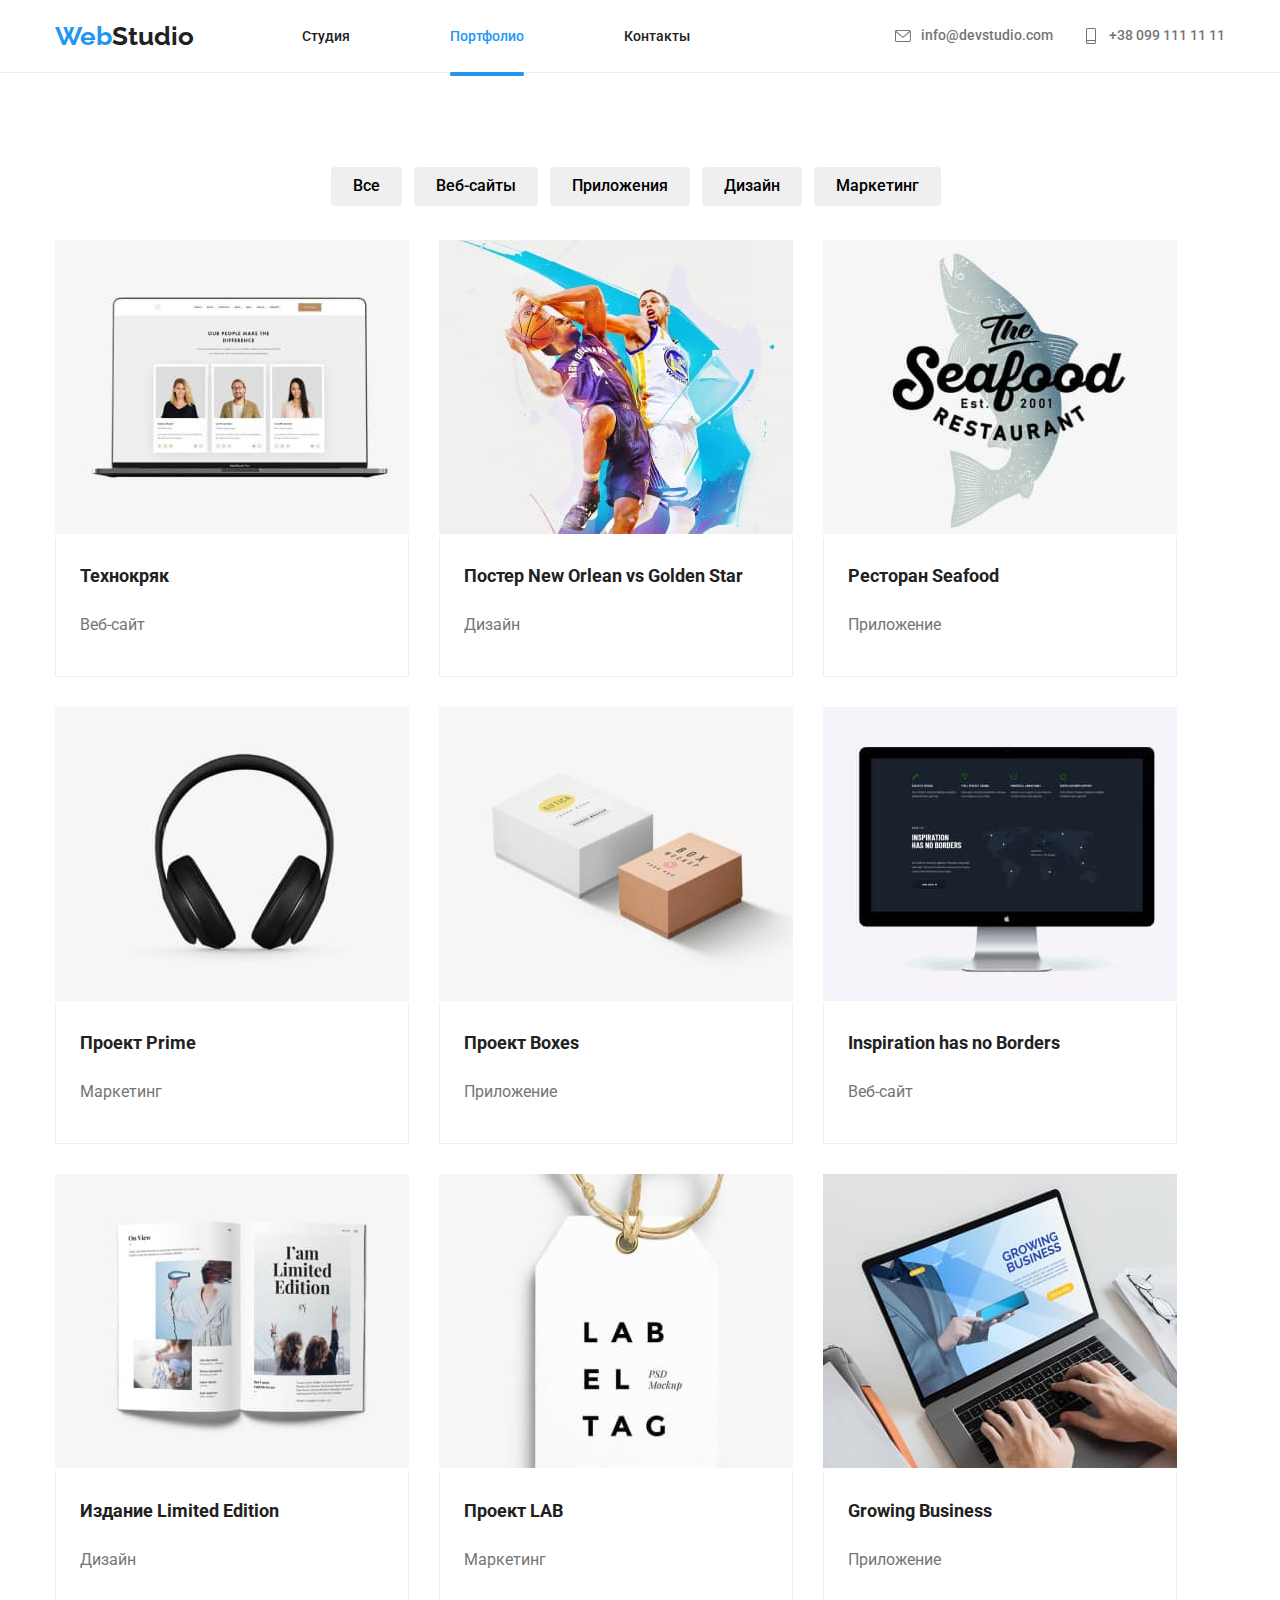
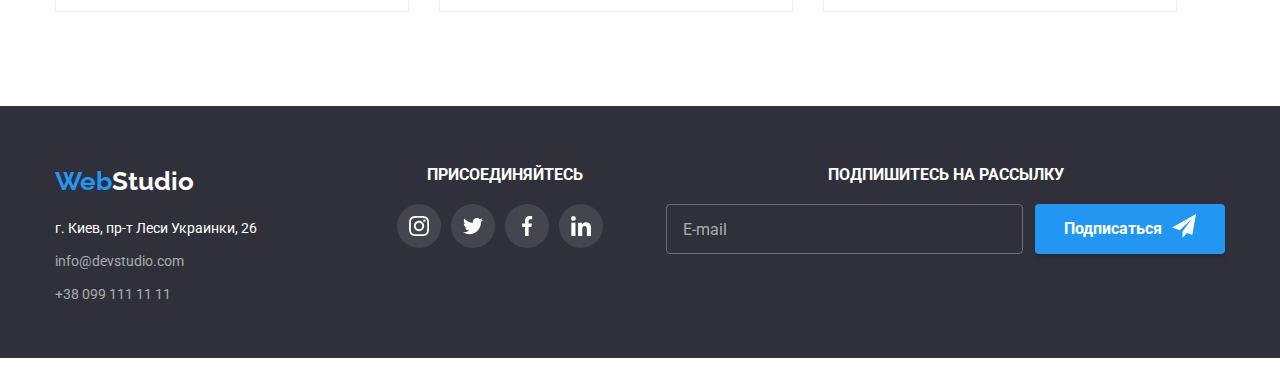
==== commit fe859844: "Делает отзывчивую верстку" ====
--- a/portfolio.html
+++ b/portfolio.html
@@ -232,37 +232,38 @@
         </div>
       </section>
     </main>
-    <!-- <footer class="footer">
+    <footer class="footer">
       <div class="container footer-cont">
-        <div>
-          <a href="./studio.html" class="logo-footer"
-            >Web<span class="logo-ac-footer">Studio</span></a
-          >
-          <address>
-            <ul class="adresss-footer">
-              <li class="address">г. Киев, пр-т Леси Украинки, 26</li>
-              <li>
-                <a href="mailto:info@devstudio.com" class="mail-tel"
-                  >info@devstudio.com</a
-                >
-              </li>
-              <li>
-                <a href="tel:+380991111111" class="mail-tel"
-                  >+38 099 111 11 11</a
-                >
-              </li>
+        <div class="footer-adress-sicial-wrapper">
+          <div class="footer-wrapper">
+            <a href="./studio.html" class="logo-footer"
+              >Web<span class="logo-ac-footer">Studio</span></a
+            >
+            <address>
+              <ul class="adresss-footer">
+                <li class="address">г. Киев, пр-т Леси Украинки, 26</li>
+                <li>
+                  <a href="mailto:info@devstudio.com" class="mail-tel"
+                    >info@devstudio.com</a
+                  >
+                </li>
+                <li>
+                  <a href="tel:+380991111111" class="mail-tel"
+                    >+38 099 111 11 11</a
+                  >
+                </li>
+              </ul>
+            </address>
+          </div>
+          <div class="join-footer">
+            <b>ПРИСОЕДИНЯЙТЕСЬ</b>
+            <ul class="join-list">
+              <li><a class="join inst" href=""></a></li>
+              <li><a class="join twitter" href=""></a></li>
+              <li><a class="join facebook" href=""></a></li>
+              <li><a class="join linkedin" href=""></a></li>
             </ul>
-          </address>
-        </div>
-
-        <div class="join-footer">
-          <b>присоединяйтесь</b>
-          <ul class="join-list">
-            <li><a class="join inst" href=""></a></li>
-            <li><a class="join twitter" href=""></a></li>
-            <li><a class="join facebook" href=""></a></li>
-            <li><a class="join linkedin" href=""></a></li>
-          </ul>
+          </div>
         </div>
         <div class="footer-subscribe">
           <b>ПОДПИШИТЕСЬ НА РАССЫЛКУ</b>
@@ -280,7 +281,7 @@
           </form>
         </div>
       </div>
-    </footer> -->
+    </footer>
     <script src="./js/main.js"></script>
     <script src="./js/modal.js"></script>
   </body>
--- a/css/main.min.css
+++ b/css/main.min.css
@@ -1,2 +1,2 @@
-*,*::befor,*::after{box-sizing:inherit}html{box-sizing:border-box}.container{max-width:480px;padding-left:15px;padding-right:15px;margin-left:auto;margin-right:auto;text-align:center}.container:first-child{margin-top:0px}@media (min-width: 768px){.container{max-width:768px}}@media (min-width: 1280px){.container{max-width:1200px}}header{width:100%;padding-bottom:32px;padding-top:32px;border-bottom:1px solid #ececec}@media (min-width: 768px){header{padding-bottom:21px;padding-top:21px}}@media (max-width: 767px){header{position:relative;height:100%;padding-bottom:10px;padding-top:10px}}a{text-decoration:none}a:hover,a:focus{color:#2196f3}li{padding:0px;margin:0px;list-style:none}ul{padding:0px;margin:0px;list-style:none}.link{display:block;text-align:center}@media (max-width: 767px){.link{display:inline-block}}.button{display:inline-block;cursor:pointer;justify-content:center;font-style:normal;font-weight:500;font-size:16px;line-height:1.63em;margin:0px;padding:0px}.button:hover,.button:focus{color:#2196f3;background-color:#fff;box-shadow:0px 4px 4px rgba(0,0,0,0.25)}.button-titel{margin-bottom:34px}@media (max-width: 767px){.button-titel{text-align:left;margin-bottom:40px}}.button-list{display:inline-flex}@media (max-width: 767px){.button-list{margin-bottom:15px}}.header{display:flex;max-width:480px;height:auto}@media (min-width: 768px){.header{max-width:768px;height:100%}}@media (min-width: 1280px){.header{max-width:1200px}}.portfolio-header{border-bottom:1px solid #ececec}.logo-accent{color:#212121}@media (min-width: 1280px){.header-titel{display:flex;align-items:center;justify-content:center}}.navigation{text-align:center}@media (min-width: 768px){.navigation{margin-right:84px;margin-top:16px}}@media (min-width: 1280px){.navigation{display:flex;align-items:center;justify-content:center;margin-right:205px;margin-top:0px}}.navigation .site-nav{justify-content:end;font-family:"Roboto", sans-serif;font-weight:500;font-style:normal;font-size:14px;line-height:1.17em;padding:0px;align-items:center}@media (min-width: 768px){.navigation .site-nav{display:flex}}.menu-button{display:none;width:40px;height:40px;padding:0px;border:none}@media (max-width: 767px){.menu-button{display:inline-flex}}.menu-button .icon-close{display:none}.menu-button.is-open .icon-close{display:block}.menu-button.is-open .icon-menu{display:none}.header-menu{display:flex;background-color:white}@media (max-width: 767px){.header-menu{display:none;position:absolute;max-width:480px;height:393px;top:60px;left:50%;transform:translate(-50%, 0%);padding:60px 140px;box-shadow:0px 4px 8px rgba(0,0,0,0.04),0px 2px 4px rgba(0,0,0,0.08),0px 1px 3px rgba(0,0,0,0.16)}.header-menu.is-open{display:block}}@media (min-width: 1280px){.header-menu{display:flex}}.menu-button-svg{width:40px;height:40px}.link{margin-right:0px}.logo{font-family:"Raleway", sans-serif;color:#2196f3;font-style:normal;font-weight:bold;font-size:24px;line-height:1.38em;margin-right:auto}@media (min-width: 768px){.logo{margin-top:8px}}@media (min-width: 1280px){.logo{font-size:26px;line-height:1.17em;margin-top:0px}}.site-nav-list{display:block}@media (max-width: 767px){.site-nav-list{margin-bottom:40px;display:list-item}}@media (min-width: 768px){.site-nav-list:not(:last-child){margin-right:50px}}@media (min-width: 1280px){.site-nav-list{display:inline-block;padding-right:50px}.site-nav-list:last-child{padding-right:0px}}.site-nav-list .primery-nav{position:relative;color:#2196f3;font-style:normal;font-weight:500;font-size:18px;line-height:1.17em}.site-nav-list .primery-nav::after{position:absolute;content:"";display:block;background-image:url(../img/hover.svg);height:4px;width:100%;background-repeat:no-repeat;background-position:center;background-size:cover;margin-top:8px}@media (min-width: 768px){.site-nav-list .primery-nav::after{margin-top:28px}}@media (min-width: 768px){.site-nav-list .primery-nav{font-size:14px}}@media (min-width: 1280px){.site-nav-list .primery-nav{font-size:14px}}.button-secondary{color:#212121}.button-primery-pf{color:#ffffff;background-color:#2196f3;font-style:normal;font-weight:500;line-height:1.25em;transition:transform 250ms cubic-bezier(0.4, 0, 0.2, 1)}.contacts{font-family:"Roboto", sans-serif;font-style:normal;font-weight:500;font-size:18px;line-height:1.17em;align-items:center;text-align:right;padding:0px;margin-left:auto}@media (min-width: 1280px){.contacts{display:flex;font-size:14px;line-height:1.14em}}.contacts .contacts-list{display:block}@media (max-width: 767px){.contacts .contacts-list{margin-bottom:16px}}@media (min-width: 1280px){.contacts .contacts-list{display:inline-block}.contacts .contacts-list:not(:last-child){margin-right:30px}}.contacts .contacts-list .contacts-list:last-child{margin-right:0px}.contacts-mail-tel{color:#757575;display:flex;align-items:center}.contacts-mail-tel:last-child{padding-right:0px}.contacts-mail-tel:hover .contacts-list-svg,.contacts-mail-tel:focus .contacts-list-svg{fill:#2196f3}.contacts-mail-tel .contacts-list-svg{width:16px;width:16px;margin-right:10px;fill:#757575;transition:250ms;transition-timing-function:cubic-bezier(0.4, 0, 0.2, 1)}.mail-svg{width:16px;height:12px}.smartphon-svg{height:16px;width:10px;background-size:contain;background-repeat:no-repeat;background-position-x:center}.main{font-family:"Roboto", sans-serif;width:auto}.button-section{padding-top:94px;padding-bottom:94px}.button-container{text-align:center;align-items:flex-start}.button-container h1{display:none}.button-titel .button{padding:6px 22px}.button-list .buttom{height:54px}.row-button{font-size:16px;font-weight:500;font-style:normal;line-height:1.63em;border:0px;border-radius:4px;margin-right:8px;transition:transform 250ms cubic-bezier(0.4, 0, 0.2, 1)}.row-button:hover,.row-button:focus{color:#fff;background-color:#2196f3}.type-pr-list{padding:0px;display:flex;flex-basis:calc((100%-30) / 3);flex-wrap:wrap;margin:0px}@media (max-width: 767px){.type-pr-list{justify-content:center}}.link-menu{display:block;width:370px;margin-left:30px;margin-bottom:30px}.link-menu:nth-last-child(-n+3){margin-bottom:0px}.link-menu:nth-child(3n+1){margin-left:0px}@media (max-width: 767px){.link-menu{margin-left:0}}.pr-link{display:block;transition:250ms;transition-timing-function:cubic-bezier(0.4, 0, 0.2, 1)}.pr-link:hover,.pr-link:focus{box-shadow:0px 1px 1px rgba(0,0,0,0.12),0px 4px 4px rgba(0,0,0,0.06),1px 4px 6px rgba(0,0,0,0.16)}.projects-hover{position:relative;overflow:hidden;text-align:left}.type-pr{padding:20px 24px;text-align:left;border:1px solid #eeeeee;border-top:0px;margin:0px}.projects{color:#212121;font-style:normal;font-weight:bold;font-size:18px;line-height:2em;margin:0px;margin-bottom:4px}.type{color:#757575;font-style:normal;font-weight:normal;font-size:16px;line-height:1.88em}.wind-hover{display:block;margin:0px;background-color:#2196f3;position:absolute;z-index:4;top:0%;bottom:0%;left:0;right:0;font-size:18px;line-height:1.6em;font-weight:400;color:#fff;padding:63px 24px;opacity:0;transform:translateY(100%);transition:transform 250ms cubic-bezier(0.4, 0, 0.2, 1)}.pr-link:hover .wind-hover,.pr-link:focus .wind-hover{transform:translateY(0%);opacity:1}.main-section{margin-left:auto;margin-right:auto;text-align:center;color:#ffffff;background-color:#2f303a;justify-content:center;background-image:linear-gradient(to right, rgba(47,48,58,0.4), rgba(47,48,58,0.4)),url("../img/main.jpg");background-repeat:no-repeat;background-position:center;background-size:cover}@media (min-width: 480px){.main-section{max-width:480px;height:400px;padding-top:118px;padding-bottom:118px}}@media (min-width: 768px){.main-section{max-width:768px}}@media (min-width: 1280px){.main-section{max-width:1600px;height:600px;padding-top:200px;padding-bottom:200px}}.main-title{margin:0px;margin-bottom:30px;font-style:normal;font-weight:900;text-align:center}@media (min-width: 480px){.main-title{font-size:26px;line-height:1.615em}}@media (min-width: 1280px){.main-title{font-size:44px;line-height:1.36em}}.button-primery-st{color:#ffffff;background-color:#2196f3;font-style:normal;font-weight:bold;font-size:16px;line-height:1.88em;text-align:center;padding:10px 32px;margin-left:auto;margin-right:auto;box-shadow:0px 4px 4px rgba(0,0,0,0.15);border-radius:4px;transition:transform 250ms cubic-bezier(0.4, 0, 0.2, 1)}.button-primery-st:hover,.button-primery-st:focus{color:#2196f3;background-color:#fff;transition:250ms;transition-timing-function:cubic-bezier(0.4, 0, 0.2, 1)}.backdrop{position:fixed;top:0px;left:0px;width:100%;height:100%;background-color:rgba(0,0,0,0.2);z-index:55}.backdrop.is-hidden{opacity:0;pointer-events:none}.modal{position:absolute;top:50%;left:50%;transform:translate(-50%, -50%);text-align:left;min-width:528px;min-height:581px;background-color:#fff;border-radius:4px;color:#757575;padding:40px;font-size:12px;line-height:1.17em;font-family:"Roboto", sans-serif;font-size:12px;line-height:1.17em;font-style:normal;color:#757575}@media (max-width: 767px){.modal{top:38%;min-width:450px;min-height:609px}}@media (min-width: 768px){.modal{min-width:450px;min-height:609px}}.modal>.modal-button-close{position:absolute;width:30px;height:30px;right:7px;top:7px;background-color:#fff;border:1px solid rgba(0,0,0,0.1);border-radius:50%}.modal-button-close:hover{color:#2196f3;font-weight:700}.modal-titel{font-style:700;font-size:20px;line-height:1.17em;font-style:normal;text-align:center;color:#212121;margin:0;margin-bottom:12px}.form-field{display:flex;flex-direction:column}.form-field:not(:last-child){margin-bottom:10px}.form-label{margin-bottom:4px;position:relative}@media (min-width: 480px){.form-label{font-size:12px;line-height:1.17em}}@media (min-width: 1280px){.form-label{font-size:14px;line-height:1.71em}}.form-input{padding:11px 12px 11px 42px;border:1px solid rgba(33,33,33,0.2);border-radius:4px;width:100%;height:40px;outline:none;transition:transform 250ms cubic-bezier(0.4, 0, 0.2, 1)}.form-input:focus{border:1px solid #2196f3}.form-input-check{display:inline-block;width:16px;height:15px;opacity:0}.form-svg{position:relative}.form-inpyt-svg{position:absolute;width:18px;height:18px;padding:3px;left:12px;top:12px;transition:transform 250ms cubic-bezier(0.4, 0, 0.2, 1)}.form-input:focus+* .form-inpyt-svg{fill:#2196f3}.form-coment{padding:12px 16px;resize:none;border:1px solid rgba(33,33,33,0.2);border-radius:4px;outline:none}.form-coment:focus{border:1px solid #2196f3}.form-field-check{margin-top:20px;font-size:14px;line-height:1.71em;font-weight:400;display:flex;align-items:center;justify-content:center}.check{content:"";position:absolute;width:17px;height:17px;background-image:url(../img/check.svg);left:0;top:1px;background-repeat:no-repeat;background-size:contain}.form-input-check:checked+.check{background-image:url(../img/Check3.svg)}.agreed{color:#2196f3}.check-button{display:block;margin:30px auto 0px;padding:10px 55px;color:#fff;background-color:#2196f3;box-shadow:0px 4px 4px rgba(0,0,0,0.15);border-radius:4px;border:none;font-size:16px;line-height:1.875em;font-weight:700}.container-about{display:flex;padding-top:94px;padding-bottom:94px}@media (max-width: 767px){.container-about{padding-top:60px;padding-bottom:60px}}.main-about{padding:0px;margin:0px;width:100%;flex-wrap:nowrap}@media (max-width: 767px){.main-about{display:block}}@media (min-width: 768px){.main-about{display:flex;flex-wrap:wrap}}.main-about .list-item{display:inline-block;justify-content:space-between}@media (max-width: 767px){.main-about .list-item{margin:0px;min-width:100%;margin-bottom:30px}.main-about .list-item:last-child{margin-bottom:0px}}@media (min-width: 768px){.main-about .list-item{width:calc((100%-30px) / 2)}}@media (min-width: 1280px){.main-about .list-item{width:270px;margin-right:26px}}.list-item:last-child,.network-list li:last-child{margin-right:0px}.advantages{color:#212121;font-style:normal;font-weight:bold;font-size:14px;line-height:1.17em;margin:0px}@media (max-width: 767px){.advantages{text-align:center}}.notes{color:#757575;font-style:normal;font-weight:normal;font-size:14px;line-height:1.71em;margin:0px;padding-top:10px}.list-item::before{content:"";display:block;height:120px;border-radius:4px;background-repeat:no-repeat;background-position:100px 25px;background-color:#f5f4fa;margin-bottom:30px}@media (max-width: 767px){.list-item::before{background-position:50% 50%}}.list-item.attention::before{background-image:url(../img/antenna.svg)}.list-item.pynctuality::before{background-image:url(../img/clock.svg)}.list-item.planning::before{background-image:url(../img/diagram.svg)}.list-item.technology::before{background-image:url(../img/astronaut.svg)}.adout-us-img{text-align:inherit;margin:0px;padding-bottom:94px}@media (max-width: 767px){.adout-us-img{padding-bottom:0px}}.adout-us-img .images{margin:0px;padding:0px}.images-list{display:none}@media (min-width: 1280px){.images-list{display:block;flex-wrap:wrap}}.about-us{display:block;font-family:Roboto;font-style:normal;font-weight:700;font-size:36px;line-height:1.16em;text-align:center;margin:0px;margin-bottom:50px}.images{display:inline-flex}.images .image-menu:last-child{margin-right:0px}.image-menu{position:relative;flex-basis:calc((100%-30) / 3);margin-right:30px}.image-menu img{display:block}.images-list-item{width:100%;background:rgba(47,48,58,0.8);margin:0px;position:absolute;bottom:0;left:0;font-size:14px;line-height:1.17em;color:#fff;font-weight:700;text-align:center;justify-content:center;padding-top:27px;padding-bottom:27px}.our-teams{background-color:#f5f4fa;text-align:center;padding:0px;padding-bottom:94px;padding-top:94px;padding-left:0px}@media (max-width: 767px){.our-teams{padding-top:60px}}.command{font-style:normal;font-weight:bold;font-size:36px;line-height:1.17em;text-align:center;margin:0px;margin-bottom:50px}.teams-list{margin:0px;padding-left:0px}.teams{display:inline-block;background-color:#fff;margin-right:26px;padding-bottom:30px;box-shadow:0px 1px 3px rgba(0,0,0,0.12),0px 1px 1px rgba(0,0,0,0.14),0px 2px 1px rgba(0,0,0,0.2);border-radius:0px 0px 4px 4px}.teams:last-child{margin-right:0px}@media (max-width: 767px){.teams{padding:0px;margin:0px}.teams:not(:last-child){margin-bottom:30px}}.name-pos{padding-top:30px}.name{font-style:normal;font-weight:500;font-size:16px;line-height:1.19em;margin:0px;margin-bottom:10px}.position{color:#757575;font-style:normal;font-weight:normal;font-size:14px;line-height:1.19em;font-style:normal}.social-icon .social-icon-item{display:inline-flex}.social-icon-item:not(:last-child){margin-right:10px}.sosial-icon-svg{width:20px;height:20px;transition:250ms;transition-timing-function:cubic-bezier(0.4, 0, 0.2, 1)}.social-icon-link{height:44px;width:44px;display:flex;justify-content:center;align-items:center;border-radius:50%;fill:#afb1b8}.social-icon-link:focus,.social-icon-link:hover{background-color:#2196f3}.social-icon-link:focus .sosial-icon-svg,.social-icon-link:hover .sosial-icon-svg{fill:#fff}.customed-container{text-align:center;padding-top:94px;padding-bottom:94px}@media (max-width: 767px){.customed-container{padding-top:60px}}.customed-container h2{font-size:36px;line-height:1.17em;margin:0px}@media (max-width: 767px){.customed-container h2{font-size:28px}}.customed{display:flex;margin-top:50px}@media (max-width: 767px){.customed{margin-top:30px;display:flex;flex-basis:calc((100%-30) / 2);flex-wrap:wrap}}.customed-item{border:1px solid #afb1b8;border-radius:4px;margin-right:30px}@media (max-width: 767px){.customed-item{margin-right:27px}.customed-item:nth-child(2n){margin-right:0px}}.customed-item:focus,.customed-item:hover{border:1px solid #2196f3;border-radius:4px;transition:250ms;transition-timing-function:cubic-bezier(0.4, 0, 0.2, 1)}.customed-link{height:90px;width:170px;display:flex;justify-content:center;align-items:center;fill:#afb1b8;background-size:cover}@media (max-width: 767px){.customed-link{width:210px}}.customed-link-svg{width:89px;height:52px;transition:250ms;transition-timing-function:cubic-bezier(0.4, 0, 0.2, 1)}.customed-item:focus .customed-link-svg,.customed-item:hover .customed-link-svg{fill:#2196f3}.footer{margin-left:auto;margin-right:auto;align-items:center;font-family:"Roboto", sans-serif;justify-content:center;background-color:#2f303a;padding-top:60px;padding-bottom:60px}@media (max-width: 767px){.footer{max-width:480px;height:603px}}@media (min-width: 768px){.footer{max-width:768px;height:643px}}@media (min-width: 1280px){.footer{max-width:1600px;height:252px}}@media (min-width: 1280px){.container.footer-cont{display:flex}}.logo-footer{font-family:"Raleway", sans-serif;color:#2196f3;font-style:normal;font-weight:bold;font-size:26px;line-height:1.19em}.logo-ac-footer{color:#fff}.address{font-family:"Roboto", sans-serif;font-style:normal;color:#fff;font-weight:normal;font-size:14px;line-height:1.71em;margin-bottom:9px}.adresss-footer{margin:0px;margin-top:20px}.mail-tel{display:block;font-family:"Roboto", sans-serif;font-style:normal;color:#ffffff99;font-weight:normal;font-size:14px;line-height:1.71em;margin-bottom:9px}@media (min-width: 1280px){.join-footer{margin-left:70px}}.join-footer b{display:block;color:#fff;margin-bottom:20px}.join-list{display:flex}.join-list li{margin-right:10px}.join{display:inline-block;height:44px;width:44px;background-color:rgba(255,255,255,0.1);border-radius:50%;background-position:center;background-repeat:no-repeat;background-size:20px}.join.inst{background-image:url(../img/instagram.svg)}.join.twitter{background-image:url(../img/twitter.svg)}.join.facebook{background-image:url(../img/facebook.svg)}.join.linkedin{background-image:url(../img/linkedin.svg)}.join:hover,.join:focus{background-color:#2196f3;transition:250ms;transition-timing-function:cubic-bezier(0.4, 0, 0.2, 1)}.footer-subscribe{margin-left:auto}.footer-subscribe b{display:block;color:#fff;margin-bottom:20px}@media (min-width: 1280px){.form-footer{display:flex}}.foter-input{width:357px;height:50px;display:block;padding:16px;font-size:16px;line-height:1.25em;border:1px solid rgba(255,255,255,0.3);border-radius:4px;margin-right:12px;background-color:inherit;color:rgba(255,255,255,0.6)}.foter-input::placeholder{color:rgba(255,255,255,0.6);font-size:16px;line-height:1.25em}.button-subscribe{display:flex;background-color:#2196f3;box-shadow:0px 4px 4px rgba(0,0,0,0.15);border-radius:4px;color:#fff;font-size:16px;line-height:1.875em;font-weight:700;padding:10px 29px;border:none;flex-direction:row-reverse}.button-subscribe:hover{background-color:#fff;color:#2196f3}.button-subscribe:hover .footer-subscribe-svg{fill:#2196f3}.footer-subscribe-svg{width:24px;height:24px;fill:white;margin-left:10px}
+*,*::befor,*::after{box-sizing:inherit}html{box-sizing:border-box}.container{max-width:480px;padding-left:15px;padding-right:15px;margin-left:auto;margin-right:auto;text-align:center}.container:first-child{margin-top:0px}@media (min-width: 768px){.container{max-width:768px}}@media (min-width: 1280px){.container{max-width:1200px}}header{width:100%;padding-bottom:32px;padding-top:32px;border-bottom:1px solid #ececec}@media (min-width: 768px){header{padding-bottom:21px;padding-top:21px}}@media (max-width: 767px){header{position:relative;height:100%;padding-bottom:10px;padding-top:10px}}a{text-decoration:none}a:hover,a:focus{color:#2196f3}li{padding:0px;margin:0px;list-style:none}ul{padding:0px;margin:0px;list-style:none}.link{display:block;text-align:center}@media (max-width: 767px){.link{display:inline-block}}.button{display:inline-block;cursor:pointer;justify-content:center;font-style:normal;font-weight:500;font-size:16px;line-height:1.63em;margin:0px;padding:0px}.button:hover,.button:focus{color:#2196f3;background-color:#fff;box-shadow:0px 4px 4px rgba(0,0,0,0.25)}.button-titel{margin-bottom:34px}@media (max-width: 767px){.button-titel{text-align:left;margin-bottom:40px}}.button-list{display:inline-flex}@media (max-width: 767px){.button-list{margin-bottom:15px}}.header{display:flex;max-width:480px;height:auto}@media (min-width: 768px){.header{max-width:768px;height:100%}}@media (min-width: 1280px){.header{max-width:1200px}}.portfolio-header{border-bottom:1px solid #ececec}.logo-accent{color:#212121}@media (min-width: 1280px){.header-titel{display:flex;align-items:center;justify-content:center}}.navigation{text-align:center}@media (min-width: 768px){.navigation{margin-right:84px;margin-top:16px}}@media (min-width: 1280px){.navigation{display:flex;align-items:center;justify-content:center;margin-right:205px;margin-top:0px}}.navigation .site-nav{justify-content:end;font-family:"Roboto", sans-serif;font-weight:500;font-style:normal;font-size:14px;line-height:1.17em;padding:0px;align-items:center}@media (min-width: 768px){.navigation .site-nav{display:flex}}.menu-button{display:none;width:40px;height:40px;padding:0px;border:none}@media (max-width: 767px){.menu-button{display:inline-flex}}.menu-button .icon-close{display:none}.menu-button.is-open .icon-close{display:block}.menu-button.is-open .icon-menu{display:none}.header-menu{display:flex;background-color:white}@media (max-width: 767px){.header-menu{display:none;position:absolute;max-width:480px;height:393px;top:60px;left:50%;transform:translate(-50%, 0%);padding:60px 140px;box-shadow:0px 4px 8px rgba(0,0,0,0.04),0px 2px 4px rgba(0,0,0,0.08),0px 1px 3px rgba(0,0,0,0.16)}.header-menu.is-open{display:block}}@media (min-width: 1280px){.header-menu{display:flex}}.menu-button-svg{width:40px;height:40px}.link{margin-right:0px}.logo{font-family:"Raleway", sans-serif;color:#2196f3;font-style:normal;font-weight:bold;font-size:24px;line-height:1.38em;margin-right:auto}@media (min-width: 768px){.logo{margin-top:8px}}@media (min-width: 1280px){.logo{font-size:26px;line-height:1.17em;margin-top:0px}}.site-nav-list{display:block}@media (max-width: 767px){.site-nav-list{margin-bottom:40px;display:list-item}}@media (min-width: 768px){.site-nav-list:not(:last-child){margin-right:50px}}@media (min-width: 1280px){.site-nav-list{display:inline-block;padding-right:50px}.site-nav-list:last-child{padding-right:0px}}.site-nav-list .primery-nav{position:relative;color:#2196f3;font-style:normal;font-weight:500;font-size:18px;line-height:1.17em}.site-nav-list .primery-nav::after{position:absolute;content:"";display:block;background-image:url(../img/hover.svg);height:4px;width:100%;background-repeat:no-repeat;background-position:center;background-size:cover;margin-top:8px}@media (min-width: 768px){.site-nav-list .primery-nav::after{margin-top:28px}}@media (min-width: 768px){.site-nav-list .primery-nav{font-size:14px}}@media (min-width: 1280px){.site-nav-list .primery-nav{font-size:14px}}.button-secondary{color:#212121}.button-primery-pf{color:#ffffff;background-color:#2196f3;font-style:normal;font-weight:500;line-height:1.25em;transition:transform 250ms cubic-bezier(0.4, 0, 0.2, 1)}.contacts{font-family:"Roboto", sans-serif;font-style:normal;font-weight:500;font-size:18px;line-height:1.17em;align-items:center;text-align:right;padding:0px;margin-left:auto}@media (min-width: 1280px){.contacts{display:flex;font-size:14px;line-height:1.14em}}.contacts .contacts-list{display:block;margin-right:30px}@media (max-width: 767px){.contacts .contacts-list{margin-bottom:16px}}@media (min-width: 1280px){.contacts .contacts-list{display:inline-block}.contacts .contacts-list:not(:last-child){margin-right:30px}}.contacts .contacts-list:last-child{margin-right:0px}.contacts-mail-tel{color:#757575;display:flex;align-items:center}.contacts-mail-tel:last-child{padding-right:0px}.contacts-mail-tel:hover .contacts-list-svg,.contacts-mail-tel:focus .contacts-list-svg{fill:#2196f3}.contacts-mail-tel .contacts-list-svg{width:16px;width:16px;margin-right:10px;fill:#757575;transition:250ms;transition-timing-function:cubic-bezier(0.4, 0, 0.2, 1)}.mail-svg{width:16px;height:12px}.smartphon-svg{height:16px;width:10px;background-size:contain;background-repeat:no-repeat;background-position-x:center}.main{font-family:"Roboto", sans-serif;width:auto}.button-section{padding-top:60px;padding-bottom:60px}@media (min-width: 1280px){.button-section{padding-top:94px;padding-bottom:94px}}.button-container{text-align:center;align-items:flex-start}.button-container h1{display:none}.button-titel .button{padding:6px 22px}.button-list .buttom{height:54px}.row-button{font-size:16px;font-weight:500;font-style:normal;line-height:1.63em;border:0px;border-radius:4px;margin-right:8px;transition:transform 250ms cubic-bezier(0.4, 0, 0.2, 1)}.row-button:hover,.row-button:focus{color:#fff;background-color:#2196f3}.type-pr-list{padding:0px;display:flex;flex-wrap:wrap;margin:0px}@media (max-width: 767px){.type-pr-list{justify-content:center}}.link-menu{display:block}@media (max-width: 767px){.link-menu{margin-left:0;margin-bottom:30px}}@media (min-width: 768px){.link-menu{flex-basis:calc((100% - 30px) / 2);max-width:354px;margin-left:30px;margin-bottom:30px}.link-menu:nth-child(2n+1){margin-left:0px}}@media (min-width: 1280px){.link-menu{flex-basis:calc((100% - 60px) / 3)}.link-menu:nth-last-child(-n+3){margin-bottom:0px}.link-menu:nth-child(2n+1){margin-left:30px}.link-menu:nth-child(3n+1){margin-left:0px}}.pr-link{display:block;transition:250ms;transition-timing-function:cubic-bezier(0.4, 0, 0.2, 1)}.pr-link:hover,.pr-link:focus{box-shadow:0px 1px 1px rgba(0,0,0,0.12),0px 4px 4px rgba(0,0,0,0.06),1px 4px 6px rgba(0,0,0,0.16)}.projects-hover{position:relative;overflow:hidden;text-align:left}.type-pr{padding:20px 24px;text-align:left;border:1px solid #eeeeee;border-top:0px;margin:0px}.projects{color:#212121;font-style:normal;font-weight:bold;font-size:18px;line-height:2em;margin:0px;margin-bottom:4px}.type{color:#757575;font-style:normal;font-weight:normal;font-size:16px;line-height:1.88em}.wind-hover{display:block;margin:0px;background-color:#2196f3;position:absolute;z-index:4;top:0%;bottom:0%;left:0;right:0;font-size:18px;line-height:1.6em;font-weight:400;color:#fff;padding:63px 24px;opacity:0;transform:translateY(100%);transition:transform 250ms cubic-bezier(0.4, 0, 0.2, 1)}.pr-link:hover .wind-hover,.pr-link:focus .wind-hover{transform:translateY(0%);opacity:1}.main-section{margin-left:auto;margin-right:auto;text-align:center;color:#ffffff;background-color:#2f303a;justify-content:center;background-image:linear-gradient(to right, rgba(47,48,58,0.4), rgba(47,48,58,0.4)),url("../img/main.jpg");background-repeat:no-repeat;background-position:center;background-size:cover}@media (min-width: 480px){.main-section{max-width:480px;height:400px;padding-top:118px;padding-bottom:118px}}@media (min-width: 768px){.main-section{max-width:768px}}@media (min-width: 1280px){.main-section{max-width:1600px;height:600px;padding-top:200px;padding-bottom:200px}}.main-title{margin:0px;margin-bottom:30px;font-style:normal;font-weight:900;text-align:center}@media (min-width: 480px){.main-title{font-size:26px;line-height:1.615em}}@media (min-width: 1280px){.main-title{font-size:44px;line-height:1.36em}}.button-primery-st{color:#ffffff;background-color:#2196f3;font-style:normal;font-weight:bold;font-size:16px;line-height:1.88em;text-align:center;padding:10px 32px;margin-left:auto;margin-right:auto;box-shadow:0px 4px 4px rgba(0,0,0,0.15);border-radius:4px;transition:transform 250ms cubic-bezier(0.4, 0, 0.2, 1)}.button-primery-st:hover,.button-primery-st:focus{color:#2196f3;background-color:#fff;transition:250ms;transition-timing-function:cubic-bezier(0.4, 0, 0.2, 1)}.backdrop{position:fixed;top:0px;left:0px;width:100%;height:100%;background-color:rgba(0,0,0,0.2);z-index:55}.backdrop.is-hidden{opacity:0;pointer-events:none}.modal{position:absolute;top:50%;left:50%;transform:translate(-50%, -50%);text-align:left;min-width:528px;min-height:581px;background-color:#fff;border-radius:4px;color:#757575;padding:40px;font-size:12px;line-height:1.17em;font-family:"Roboto", sans-serif;font-size:12px;line-height:1.17em;font-style:normal;color:#757575}@media (max-width: 767px){.modal{top:38%;min-width:450px;min-height:609px}}@media (min-width: 768px){.modal{min-width:450px;min-height:609px}}.modal>.modal-button-close{position:absolute;width:30px;height:30px;right:7px;top:7px;background-color:#fff;border:1px solid rgba(0,0,0,0.1);border-radius:50%}.modal-button-close:hover{color:#2196f3;font-weight:700}.modal-titel{font-style:700;font-size:20px;line-height:1.17em;font-style:normal;text-align:center;color:#212121;margin:0;margin-bottom:12px}.form-field{display:flex;flex-direction:column}.form-field:not(:last-child){margin-bottom:10px}.form-label{margin-bottom:4px;position:relative}@media (min-width: 480px){.form-label{font-size:12px;line-height:1.17em}}@media (min-width: 1280px){.form-label{font-size:14px;line-height:1.71em}}.form-input{padding:11px 12px 11px 42px;border:1px solid rgba(33,33,33,0.2);border-radius:4px;width:100%;height:40px;outline:none;transition:transform 250ms cubic-bezier(0.4, 0, 0.2, 1)}.form-input:focus{border:1px solid #2196f3}.form-input-check{display:inline-block;width:16px;height:15px;opacity:0}.form-svg{position:relative}.form-inpyt-svg{position:absolute;width:18px;height:18px;padding:3px;left:12px;top:12px;transition:transform 250ms cubic-bezier(0.4, 0, 0.2, 1)}.form-input:focus+* .form-inpyt-svg{fill:#2196f3}.form-coment{padding:12px 16px;resize:none;border:1px solid rgba(33,33,33,0.2);border-radius:4px;outline:none}.form-coment:focus{border:1px solid #2196f3}.form-field-check{margin-top:20px;font-size:14px;line-height:1.71em;font-weight:400;display:flex;align-items:center;justify-content:center}.check{content:"";position:absolute;width:17px;height:17px;background-image:url(../img/check.svg);left:0;top:1px;background-repeat:no-repeat;background-size:contain}.form-input-check:checked+.check{background-image:url(../img/Check3.svg)}.agreed{color:#2196f3}.check-button{display:block;margin:30px auto 0px;padding:10px 55px;color:#fff;background-color:#2196f3;box-shadow:0px 4px 4px rgba(0,0,0,0.15);border-radius:4px;border:none;font-size:16px;line-height:1.875em;font-weight:700}.container-about{display:flex;padding-top:94px;padding-bottom:94px}@media (min-width: 480px){.container-about{padding-top:60px;padding-bottom:60px}}.main-about{padding:0px;margin:0px;width:100%}@media (max-width: 767px){.main-about{display:block}}@media (min-width: 768px){.main-about{display:flex;flex-wrap:wrap}}@media (min-width: 1280px){.main-about{flex-wrap:nowrap}}.main-about .list-item{display:inline-block;justify-content:space-between}@media (max-width: 767px){.main-about .list-item{margin:0px;min-width:100%;margin-bottom:30px}.main-about .list-item:last-child{margin-bottom:0px}}@media (min-width: 768px){.main-about .list-item{width:calc((100% - 30px) / 2);margin-right:30px;margin-bottom:30px;text-align:left}.main-about .list-item:nth-child(2n){margin-right:0px}}@media (min-width: 1280px){.main-about .list-item{width:270px;margin-right:26px}.main-about .list-item:nth-child(2n){margin-right:26px}}.list-item:last-child,.network-list li:last-child{margin-right:0px}.advantages{color:#212121;font-style:normal;font-weight:bold;font-size:14px;line-height:1.17em;margin:0px}@media (max-width: 767px){.advantages{text-align:center}}.notes{color:#757575;font-style:normal;font-weight:normal;font-size:14px;line-height:1.71em;margin:0px;padding-top:10px}.list-item::before{content:"";display:block;height:120px;border-radius:4px;background-repeat:no-repeat;background-position:100px 25px;background-color:#f5f4fa;margin-bottom:30px}@media (max-width: 767px){.list-item::before{background-position:50% 50%}}.list-item.attention::before{background-image:url(../img/antenna.svg)}.list-item.pynctuality::before{background-image:url(../img/clock.svg)}.list-item.planning::before{background-image:url(../img/diagram.svg)}.list-item.technology::before{background-image:url(../img/astronaut.svg)}.adout-us-img{text-align:inherit;margin:0px}@media (min-width: 480px){.adout-us-img{padding-bottom:0px}}@media (min-width: 1280px){.adout-us-img{padding-bottom:94px}}.adout-us-img .images{margin:0px;padding:0px}.images-list{display:none}@media (min-width: 1280px){.images-list{display:block;flex-wrap:wrap}}.about-us{display:block;font-family:Roboto;font-style:normal;font-weight:700;font-size:36px;line-height:1.16em;text-align:center;margin:0px;margin-bottom:50px}.images{display:inline-flex}.images .image-menu:last-child{margin-right:0px}.image-menu{position:relative;flex-basis:calc((100%-30) / 3);margin-right:30px}.image-menu img{display:block}.images-list-item{width:100%;background:rgba(47,48,58,0.8);margin:0px;position:absolute;bottom:0;left:0;font-size:14px;line-height:1.17em;color:#fff;font-weight:700;text-align:center;justify-content:center;padding-top:27px;padding-bottom:27px}.our-teams{background-color:#f5f4fa;text-align:center;padding:0px;padding-bottom:94px;padding-top:94px;padding-left:0px}@media (max-width: 767px){.our-teams{padding-top:60px}}.command{font-style:normal;font-weight:bold;font-size:36px;line-height:1.17em;text-align:center;margin:0px;margin-bottom:50px}.teams-list{margin:0px;padding-left:0px}.teams{display:inline-block;background-color:#fff;padding-bottom:30px;box-shadow:0px 1px 3px rgba(0,0,0,0.12),0px 1px 1px rgba(0,0,0,0.14),0px 2px 1px rgba(0,0,0,0.2);border-radius:0px 0px 4px 4px}.teams:last-child{margin-right:0px}@media (max-width: 767px){.teams{padding:0px;margin:0px}.teams:not(:last-child){margin-bottom:30px}}@media (min-width: 768px){.teams{flex-basis:calc((100% - 30px) / 2);margin-right:30px;margin-bottom:30px}.teams:nth-child(2n){margin-right:0px}}@media (min-width: 768px) and (min-width: 1280px){.teams{flex-basis:calc((100% - 30px) / 4)}.teams:not(:last-child){margin-right:26px}}.name-pos{padding-top:30px}.name{font-style:normal;font-weight:500;font-size:16px;line-height:1.19em;margin:0px;margin-bottom:10px}.position{color:#757575;font-style:normal;font-weight:normal;font-size:14px;line-height:1.19em;font-style:normal}.social-icon .social-icon-item{display:inline-flex}.social-icon-item:not(:last-child){margin-right:10px}.sosial-icon-svg{width:20px;height:20px;transition:250ms;transition-timing-function:cubic-bezier(0.4, 0, 0.2, 1)}.social-icon-link{height:44px;width:44px;display:flex;justify-content:center;align-items:center;border-radius:50%;fill:#afb1b8}.social-icon-link:focus,.social-icon-link:hover{background-color:#2196f3}.social-icon-link:focus .sosial-icon-svg,.social-icon-link:hover .sosial-icon-svg{fill:#fff}.customed-container{text-align:center;padding-top:60px;padding-bottom:60px}@media (min-width: 1280px){.customed-container{padding-top:94px;padding-bottom:94px}}.customed-container h2{font-size:36px;line-height:1.17em;margin:0px}@media (max-width: 767px){.customed-container h2{font-size:28px}}.customed{display:flex;margin-top:50px}@media (min-width: 480px){.customed{margin-top:30px;display:flex;flex-wrap:wrap}}@media (min-width: 1280px){.customed{flex-wrap:nowrap}}.customed-item{border:1px solid #afb1b8;border-radius:4px;margin-right:30px}@media (max-width: 767px){.customed-item{flex-basis:calc((100% - 30px) / 2);margin-right:26px;margin-bottom:30px}.customed-item:nth-child(2n){margin-right:0px}}@media (min-width: 768px){.customed-item{flex-basis:calc((100% - 30px) / 3);margin-right:15px;margin-bottom:30px}.customed-item:nth-child(3n){margin-right:0px}}@media (min-width: 1280px){.customed-item{margin-right:27px}.customed-item:nth-child(3n){margin-right:26px}.customed-item:last-child{margin-right:0px}}.customed-item:focus,.customed-item:hover{border:1px solid #2196f3;border-radius:4px;transition:250ms;transition-timing-function:cubic-bezier(0.4, 0, 0.2, 1)}.customed-link{height:90px;width:170px;display:flex;justify-content:center;align-items:center;fill:#afb1b8;background-size:cover}@media (max-width: 767px){.customed-link{width:210px}}.customed-link-svg{width:89px;height:52px;transition:250ms;transition-timing-function:cubic-bezier(0.4, 0, 0.2, 1)}.customed-item:focus .customed-link-svg,.customed-item:hover .customed-link-svg{fill:#2196f3}.footer{margin-left:auto;margin-right:auto;align-items:center;font-family:"Roboto", sans-serif;justify-content:center;background-color:#2f303a;padding-top:60px;padding-bottom:60px}@media (max-width: 767px){.footer{max-width:480px;height:603px}}@media (min-width: 768px){.footer{max-width:768px;height:463px;padding:65px 89px 60px 76px}}@media (min-width: 1280px){.footer{max-width:1600px;height:252px;padding:60px 15px}}@media (min-width: 1280px){.container.footer-cont{display:flex}}@media (min-width: 768px){.footer-adress-sicial-wrapper{display:flex}}@media (min-width: 768px){.footer-wrapper{margin-right:auto}}@media (min-width: 1280px){.footer-wrapper{margin-right:70px;text-align:left}}.logo-footer{font-family:"Raleway", sans-serif;color:#2196f3;font-style:normal;font-weight:bold;font-size:26px;line-height:1.19em}.logo-ac-footer{color:#fff}.address{font-family:"Roboto", sans-serif;font-style:normal;color:#fff;font-weight:normal;font-size:14px;line-height:1.71em}@media (min-width: 480px){.address{margin-bottom:8px}}@media (min-width: 1280px){.address{margin-bottom:9px}}.adresss-footer{margin:0px}@media (min-width: 480px){.adresss-footer{margin-top:20px;margin-bottom:60px}}.mail-tel{display:block;font-family:"Roboto", sans-serif;font-style:normal;color:#ffffff99;font-weight:normal;font-size:14px;line-height:1.71em;margin-bottom:9px}@media (min-width: 480px){.join-footer{margin-bottom:60px}}@media (min-width: 1280px){.join-footer{margin-left:70px}}.join-footer b{display:block;color:#fff;margin-bottom:20px}.join-list{display:flex}@media (max-width: 767px){.join-list{justify-content:center}}.join-list li{margin-right:10px}.join{display:inline-block;height:44px;width:44px;background-color:rgba(255,255,255,0.1);border-radius:50%;background-position:center;background-repeat:no-repeat;background-size:20px}.join.inst{background-image:url(../img/instagram.svg)}.join.twitter{background-image:url(../img/twitter.svg)}.join.facebook{background-image:url(../img/facebook.svg)}.join.linkedin{background-image:url(../img/linkedin.svg)}.join:hover,.join:focus{background-color:#2196f3;transition:250ms;transition-timing-function:cubic-bezier(0.4, 0, 0.2, 1)}.footer-subscribe{margin-left:auto}.footer-subscribe b{display:block;color:#fff;margin-bottom:20px}@media (min-width: 480px){.form-footer{display:inline-block;text-align:center}}@media (min-width: 1280px){.form-footer{display:flex}}.foter-input{width:357px;height:50px;display:block;padding:16px;font-size:16px;line-height:1.25em;border:1px solid rgba(255,255,255,0.3);border-radius:4px;margin-right:12px;background-color:inherit;color:rgba(255,255,255,0.6)}@media (min-width: 480px){.foter-input{margin-right:0px;margin-bottom:20px}}.foter-input::placeholder{color:rgba(255,255,255,0.6);font-size:16px;line-height:1.25em}.button-subscribe{background-color:#2196f3;box-shadow:0px 4px 4px rgba(0,0,0,0.15);border-radius:4px;color:#fff;font-size:16px;line-height:1.875em;font-weight:700;padding:10px 29px;border:none}@media (min-width: 480px){.button-subscribe{display:inline-flex;flex-direction:row-reverse}}@media (min-width: 1280px){.button-subscribe{display:flex;margin-left:12px;height:50px}}.button-subscribe:hover{background-color:#fff;color:#2196f3}.button-subscribe:hover .footer-subscribe-svg{fill:#2196f3}.footer-subscribe-svg{width:24px;height:24px;fill:white;margin-left:10px}
 /*# sourceMappingURL=main.min.css.map */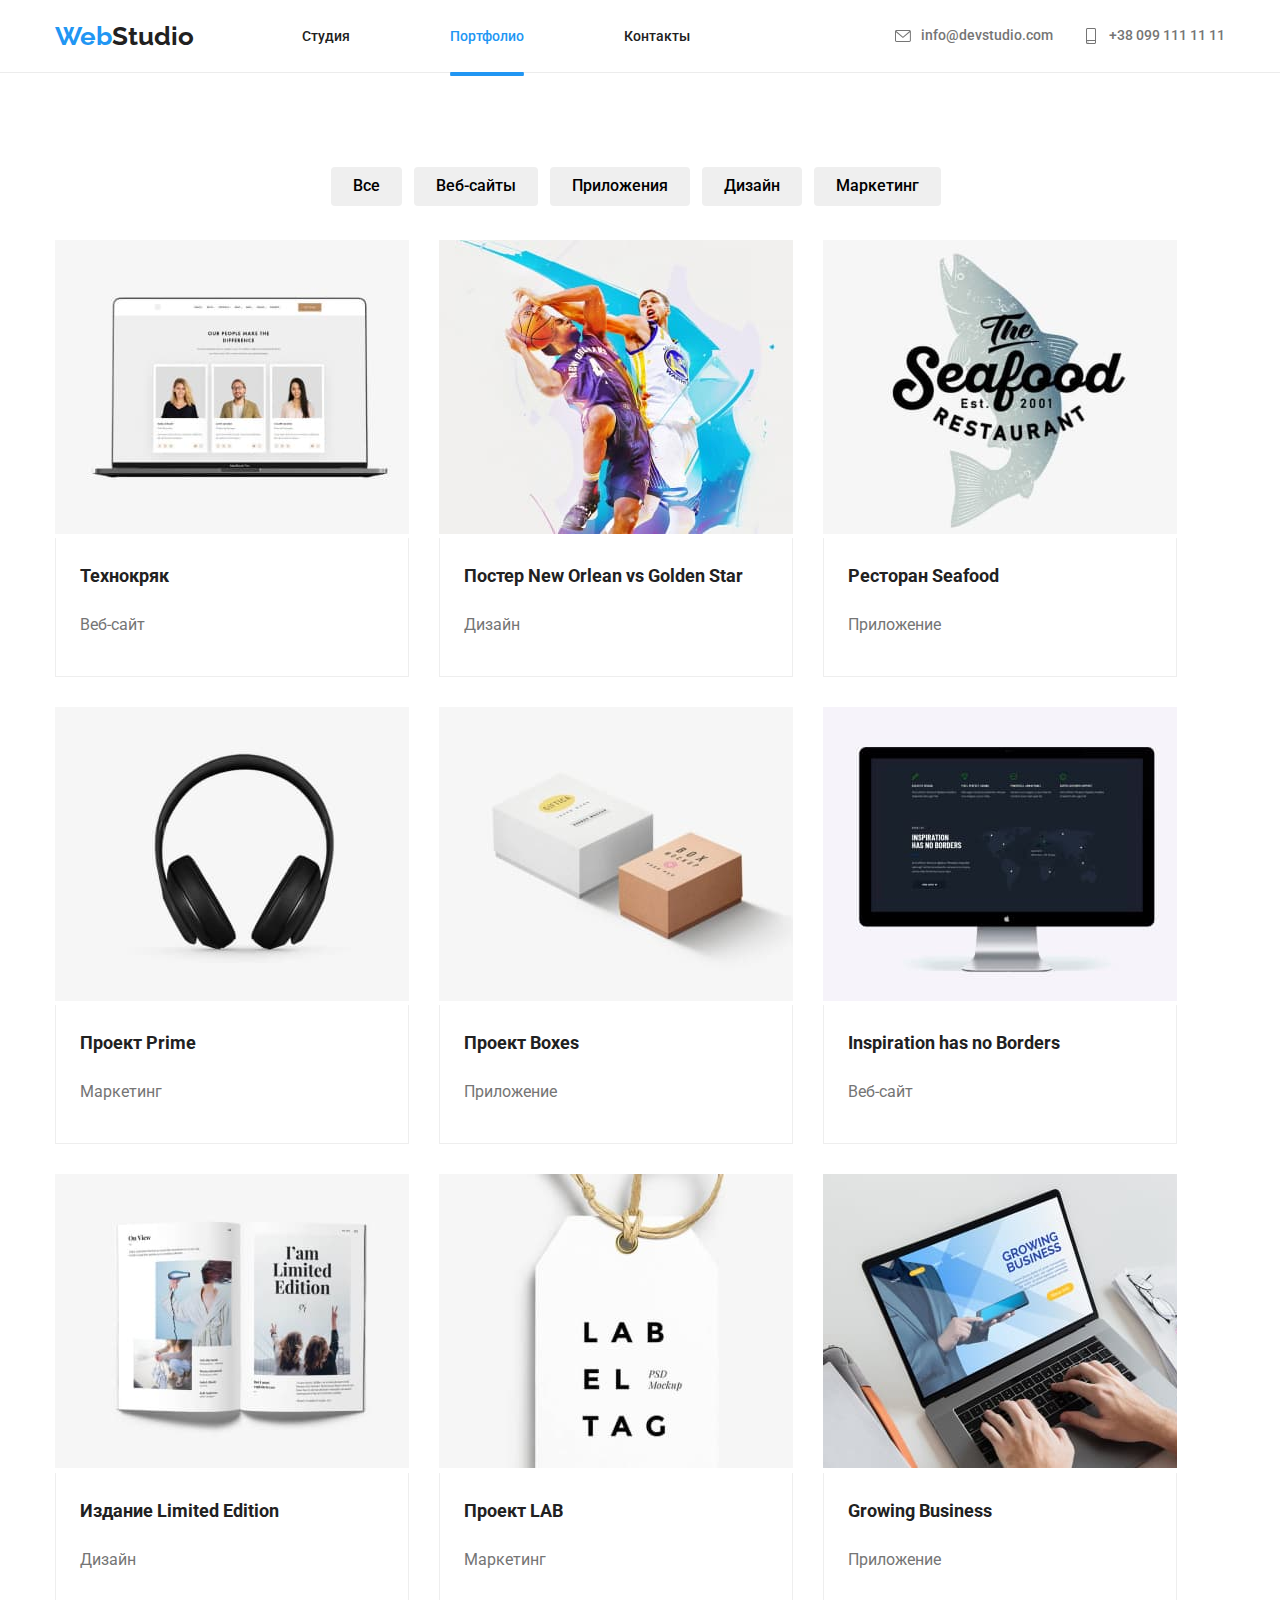
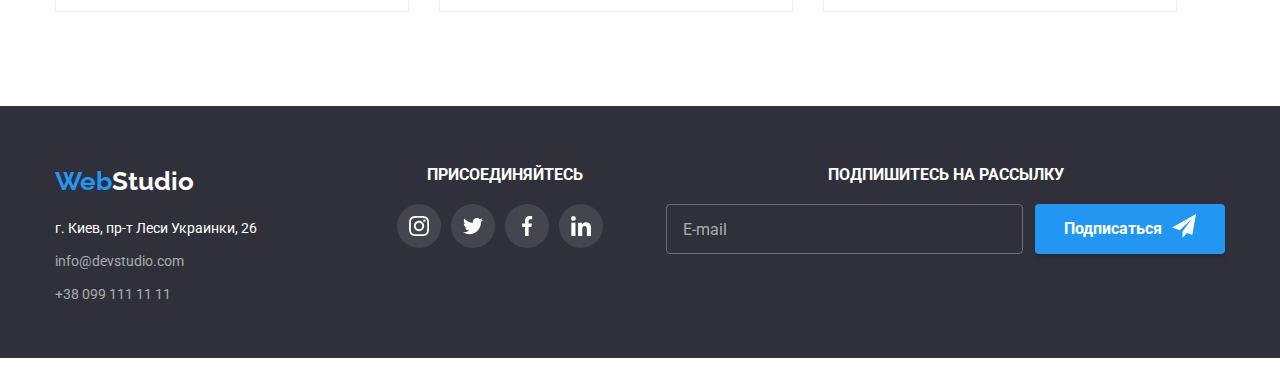
==== commit 3bc7f678: "Делает отзывчивую верстку" ====
--- a/portfolio.html
+++ b/portfolio.html
@@ -111,7 +111,31 @@
             <li class="link-menu">
               <a href="" class="list pr-link">
                 <div class="projects-hover">
-                  <img src="./img/img.jpg" alt="img1" width="370" />
+                  <picture>
+                    <source
+                      srcset="
+                        ./img/portfolio/desktop/techno.jpg    1x,
+                        ./img/portfolio/desktop/techno@2x.jpg 2x
+                      "
+                      media="(min-width: 1200px)"
+                    />
+                    <source
+                      srcset="
+                        ./img/portfolio/tablet/techno.jpg    1x,
+                        ./img/portfolio/tablet/techno@2x.jpg 2x
+                      "
+                      media="(min-width: 768px)"
+                    />
+                    <source
+                      srcset="
+                        ./img/portfolio/mob/techno.jpg    1x,
+                        ./img/portfolio/mob/techno@2x.jpg 2x
+                      "
+                      media="(max-width: 767px)"
+                    />
+                    <img src="./img/img.jpg" alt="img1" width="370" />
+                  </picture>
+
                   <p class="wind-hover">
                     Технокряк это современная площадка распространения
                     коронавируса. Компании используют эту платформу для
@@ -128,7 +152,31 @@
             <li class="link-menu">
               <a href="" class="list pr-link">
                 <div class="projects-hover">
-                  <img src="./img/img2.jpg" alt="img2" width="370" />
+                  <picture>
+                    <source
+                      srcset="
+                        ./img/portfolio/desktop/ball.jpg    1x,
+                        ./img/portfolio/desktop/ball@2x.jpg 2x
+                      "
+                      media="(min-width: 1200px)"
+                    />
+                    <source
+                      srcset="
+                        ./img/portfolio/tablet/ball.jpg    1x,
+                        ./img/portfolio/tablet/ball@2x.jpg 2x
+                      "
+                      media="(min-width: 768px)"
+                    />
+                    <source
+                      srcset="
+                        ./img/portfolio/mob/ball.jpg    1x,
+                        ./img/portfolio/mob/ball@2x.jpg 2x
+                      "
+                      media="(max-width: 767px)"
+                    />
+                    <img src="./img/img2.jpg" alt="img2" width="370" />
+                  </picture>
+
                   <p class="wind-hover"></p>
                 </div>
 
@@ -141,7 +189,31 @@
             <li class="link-menu">
               <a href="" class="list pr-link">
                 <div class="projects-hover">
-                  <img src="./img/img3.jpg" alt="img3" width="370" />
+                  <picture>
+                    <source
+                      srcset="
+                        ./img/portfolio/desktop/sea_food.jpg    1x,
+                        ./img/portfolio/desktop/sea_food@2x.jpg 2x
+                      "
+                      media="(min-width: 1200px)"
+                    />
+                    <source
+                      srcset="
+                        ./img/portfolio/tablet/sea_food.jpg    1x,
+                        ./img/portfolio/tablet/sea_food@2x.jpg 2x
+                      "
+                      media="(min-width: 768px)"
+                    />
+                    <source
+                      srcset="
+                        ./img/portfolio/mob/sea_food.jpg    1x,
+                        ./img/portfolio/mob/sea_food@2x.jpg 2x
+                      "
+                      media="(max-width: 767px)"
+                    />
+                    <img src="./img/img3.jpg" alt="img3" width="370" />
+                  </picture>
+
                   <p class="wind-hover"></p>
                 </div>
 
@@ -154,7 +226,31 @@
             <li class="link-menu">
               <a href="" class="list pr-link">
                 <div class="projects-hover">
-                  <img src="./img/img4.jpg" alt="img4" width="370" />
+                  <picture>
+                    <source
+                      srcset="
+                        ./img/portfolio/desktop/prime.jpg    1x,
+                        ./img/portfolio/desktop/prime@2x.jpg 2x
+                      "
+                      media="(min-width: 1200px)"
+                    />
+                    <source
+                      srcset="
+                        ./img/portfolio/tablet/prime.jpg    1x,
+                        ./img/portfolio/tablet/prime@2x.jpg 2x
+                      "
+                      media="(min-width: 768px)"
+                    />
+                    <source
+                      srcset="
+                        ./img/portfolio/mob/prime.jpg    1x,
+                        ./img/portfolio/mob/prime@2x.jpg 2x
+                      "
+                      media="(max-width: 767px)"
+                    />
+                    <img src="./img/img4.jpg" alt="img4" width="370" />
+                  </picture>
+
                   <p class="wind-hover"></p>
                 </div>
 
@@ -167,7 +263,31 @@
             <li class="link-menu">
               <a href="" class="list pr-link">
                 <div class="projects-hover">
-                  <img src="./img/img5.jpg" alt="img5" width="370" />
+                  <picture>
+                    <source
+                      srcset="
+                        ./img/portfolio/desktop/boxes.jpg    1x,
+                        ./img/portfolio/desktop/boxes@2x.jpg 2x
+                      "
+                      media="(min-width: 1200px)"
+                    />
+                    <source
+                      srcset="
+                        ./img/portfolio/tablet/boxes.jpg    1x,
+                        ./img/portfolio/tablet/boxes@2x.jpg 2x
+                      "
+                      media="(min-width: 768px)"
+                    />
+                    <source
+                      srcset="
+                        ./img/portfolio/mob/boxes.jpg    1x,
+                        ./img/portfolio/mob/boxes@2x.jpg 2x
+                      "
+                      media="(max-width: 767px)"
+                    />
+                    <img src="./img/img5.jpg" alt="img5" width="370" />
+                  </picture>
+
                   <p class="wind-hover"></p>
                 </div>
 
@@ -180,7 +300,31 @@
             <li class="link-menu">
               <a href="" class="list pr-link">
                 <div class="projects-hover">
-                  <img src="./img/img6.jpg" alt="img6" width="370" />
+                  <picture>
+                    <source
+                      srcset="
+                        ./img/portfolio/desktop/monitor.jpg    1x,
+                        ./img/portfolio/desktop/monitor@2x.jpg 2x
+                      "
+                      media="(min-width: 1200px)"
+                    />
+                    <source
+                      srcset="
+                        ./img/portfolio/tablet/monitor.jpg    1x,
+                        ./img/portfolio/tablet/monitor@2x.jpg 2x
+                      "
+                      media="(min-width: 768px)"
+                    />
+                    <source
+                      srcset="
+                        ./img/portfolio/mob/monitor.jpg    1x,
+                        ./img/portfolio/mob/monitor@2x.jpg 2x
+                      "
+                      media="(max-width: 767px)"
+                    />
+                    <img src="./img/img6.jpg" alt="img6" width="370" />
+                  </picture>
+
                   <p class="wind-hover"></p>
                 </div>
 
@@ -193,7 +337,31 @@
             <li class="link-menu">
               <a href="" class="list pr-link">
                 <div class="projects-hover">
-                  <img src="./img/img7.jpg" alt="img7" width="370" />
+                  <picture>
+                    <source
+                      srcset="
+                        ./img/portfolio/desktop/limited.jpg    1x,
+                        ./img/portfolio/desktop/limited@2x.jpg 2x
+                      "
+                      media="(min-width: 1200px)"
+                    />
+                    <source
+                      srcset="
+                        ./img/portfolio/tablet/limited.jpg    1x,
+                        ./img/portfolio/tablet/limited@2x.jpg 2x
+                      "
+                      media="(min-width: 768px)"
+                    />
+                    <source
+                      srcset="
+                        ./img/portfolio/mob/limited.jpg    1x,
+                        ./img/portfolio/mob/limited@2x.jpg 2x
+                      "
+                      media="(max-width: 767px)"
+                    />
+                    <img src="./img/img7.jpg" alt="img7" width="370" />
+                  </picture>
+
                   <p class="wind-hover"></p>
                 </div>
 
@@ -206,7 +374,31 @@
             <li class="link-menu">
               <a href="" class="list pr-link">
                 <div class="projects-hover">
-                  <img src="./img/img8.jpg" alt="img8" width="370" />
+                  <picture>
+                    <source
+                      srcset="
+                        ./img/portfolio/desktop/lab.jpg    1x,
+                        ./img/portfolio/desktop/lab@2x.jpg 2x
+                      "
+                      media="(min-width: 1200px)"
+                    />
+                    <source
+                      srcset="
+                        ./img/portfolio/tablet/lab.jpg    1x,
+                        ./img/portfolio/tablet/lab@2x.jpg 2x
+                      "
+                      media="(min-width: 768px)"
+                    />
+                    <source
+                      srcset="
+                        ./img/portfolio/mob/lab.jpg    1x,
+                        ./img/portfolio/mob/lab@2x.jpg 2x
+                      "
+                      media="(max-width: 767px)"
+                    />
+                    <img src="./img/img8.jpg" alt="img8" width="370" />
+                  </picture>
+
                   <p class="wind-hover"></p>
                 </div>
 
@@ -219,7 +411,31 @@
             <li class="link-menu">
               <a href="" class="list pr-link">
                 <div class="projects-hover">
-                  <img src="./img/img9.jpg" alt="img9" width="370" />
+                  <picture>
+                    <source
+                      srcset="
+                        ./img/portfolio/desktop/growing.jpg    1x,
+                        ./img/portfolio/desktop/growing@2x.jpg 2x
+                      "
+                      media="(min-width: 1200px)"
+                    />
+                    <source
+                      srcset="
+                        ./img/portfolio/tablet/growing.jpg    1x,
+                        ./img/portfolio/tablet/growing@2x.jpg 2x
+                      "
+                      media="(min-width: 768px)"
+                    />
+                    <source
+                      srcset="
+                        ./img/portfolio/mob/growing.jpg    1x,
+                        ./img/portfolio/mob/growing@2x.jpg 2x
+                      "
+                      media="(max-width: 767px)"
+                    />
+                    <img src="./img/img9.jpg" alt="img9" width="370" />
+                  </picture>
+
                   <p class="wind-hover"></p>
                 </div>
                 <div class="type-pr">
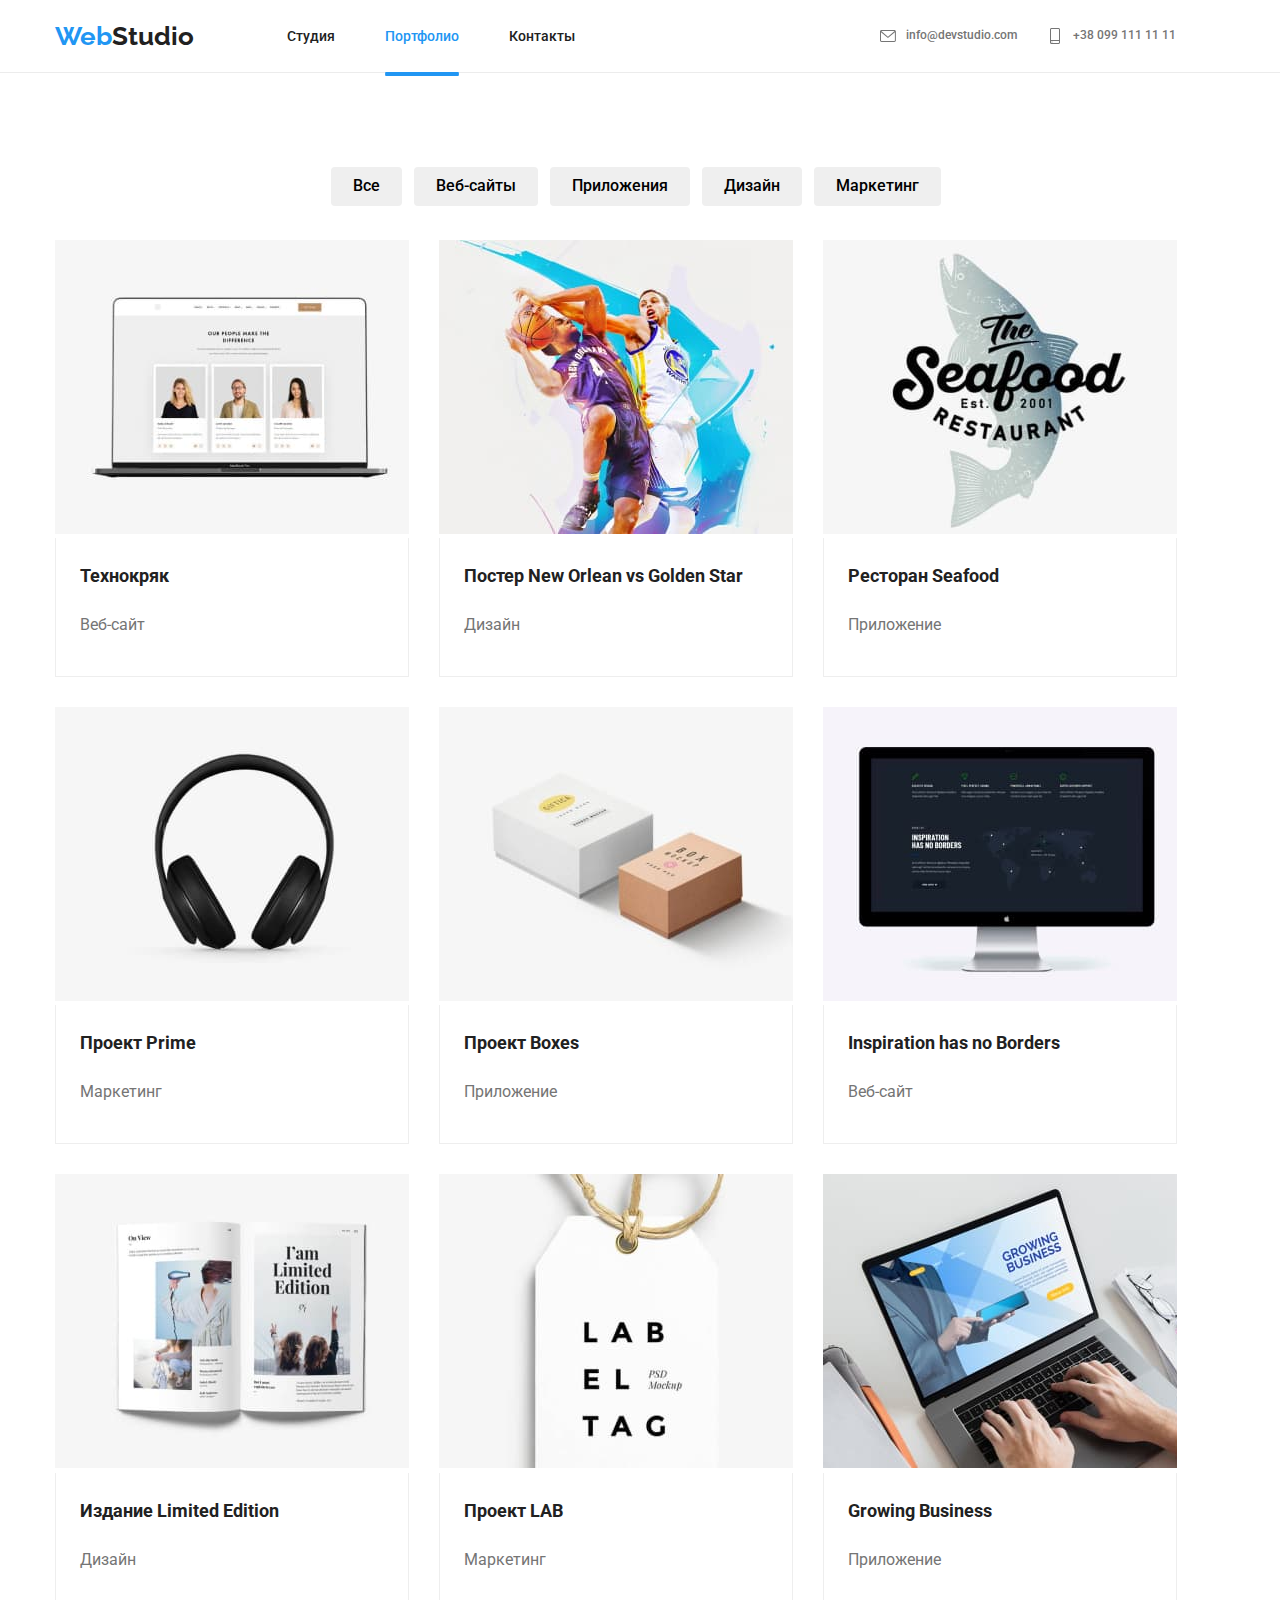
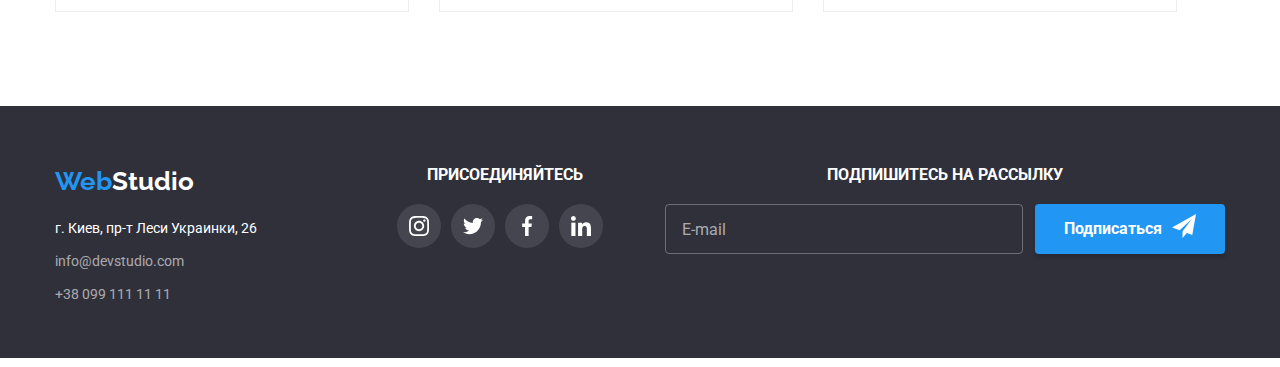
==== commit 4876f901: "Делает отзывчивую верстку" ====
--- a/portfolio.html
+++ b/portfolio.html
@@ -121,15 +121,15 @@
                     />
                     <source
                       srcset="
-                        ./img/portfolio/tablet/techno.jpg    1x,
-                        ./img/portfolio/tablet/techno@2x.jpg 2x
-                      "
-                      media="(min-width: 768px)"
-                    />
-                    <source
-                      srcset="
-                        ./img/portfolio/mob/techno.jpg    1x,
-                        ./img/portfolio/mob/techno@2x.jpg 2x
+                        ./img/portfolio/tablet/techno-768.jpg    1x,
+                        ./img/portfolio/tablet/techno-768@2x.jpg 2x
+                      "
+                      media="(min-width: 768px)"
+                    />
+                    <source
+                      srcset="
+                        ./img/portfolio/mobile/techno-480.jpg    1x,
+                        ./img/portfolio/mobile/techno-480@2x.jpg 2x
                       "
                       media="(max-width: 767px)"
                     />
@@ -162,15 +162,15 @@
                     />
                     <source
                       srcset="
-                        ./img/portfolio/tablet/ball.jpg    1x,
-                        ./img/portfolio/tablet/ball@2x.jpg 2x
-                      "
-                      media="(min-width: 768px)"
-                    />
-                    <source
-                      srcset="
-                        ./img/portfolio/mob/ball.jpg    1x,
-                        ./img/portfolio/mob/ball@2x.jpg 2x
+                        ./img/portfolio/tablet/ball-768.jpg    1x,
+                        ./img/portfolio/tablet/ball-768@2x.jpg 2x
+                      "
+                      media="(min-width: 768px)"
+                    />
+                    <source
+                      srcset="
+                        ./img/portfolio/mobile/ball-480.jpg    1x,
+                        ./img/portfolio/mobile/ball-480@2x.jpg 2x
                       "
                       media="(max-width: 767px)"
                     />
@@ -199,15 +199,15 @@
                     />
                     <source
                       srcset="
-                        ./img/portfolio/tablet/sea_food.jpg    1x,
-                        ./img/portfolio/tablet/sea_food@2x.jpg 2x
-                      "
-                      media="(min-width: 768px)"
-                    />
-                    <source
-                      srcset="
-                        ./img/portfolio/mob/sea_food.jpg    1x,
-                        ./img/portfolio/mob/sea_food@2x.jpg 2x
+                        ./img/portfolio/tablet/sea-food-768.jpg    1x,
+                        ./img/portfolio/tablet/sea-food-768@2x.jpg 2x
+                      "
+                      media="(min-width: 768px)"
+                    />
+                    <source
+                      srcset="
+                        ./img/portfolio/mobile/sea-food-480.jpg    1x,
+                        ./img/portfolio/mobile/sea-food-480@2x.jpg 2x
                       "
                       media="(max-width: 767px)"
                     />
@@ -236,15 +236,15 @@
                     />
                     <source
                       srcset="
-                        ./img/portfolio/tablet/prime.jpg    1x,
-                        ./img/portfolio/tablet/prime@2x.jpg 2x
-                      "
-                      media="(min-width: 768px)"
-                    />
-                    <source
-                      srcset="
-                        ./img/portfolio/mob/prime.jpg    1x,
-                        ./img/portfolio/mob/prime@2x.jpg 2x
+                        ./img/portfolio/tablet/prime-768.jpg    1x,
+                        ./img/portfolio/tablet/prime-768@2x.jpg 2x
+                      "
+                      media="(min-width: 768px)"
+                    />
+                    <source
+                      srcset="
+                        ./img/portfolio/mobile/prime-480.jpg    1x,
+                        ./img/portfolio/mobile/prime-480@2x.jpg 2x
                       "
                       media="(max-width: 767px)"
                     />
@@ -273,15 +273,15 @@
                     />
                     <source
                       srcset="
-                        ./img/portfolio/tablet/boxes.jpg    1x,
-                        ./img/portfolio/tablet/boxes@2x.jpg 2x
-                      "
-                      media="(min-width: 768px)"
-                    />
-                    <source
-                      srcset="
-                        ./img/portfolio/mob/boxes.jpg    1x,
-                        ./img/portfolio/mob/boxes@2x.jpg 2x
+                        ./img/portfolio/tablet/box-768.jpg    1x,
+                        ./img/portfolio/tablet/box-768@2x.jpg 2x
+                      "
+                      media="(min-width: 768px)"
+                    />
+                    <source
+                      srcset="
+                        ./img/portfolio/mobile/box-480.jpg    1x,
+                        ./img/portfolio/mobile/box-480@2x.jpg 2x
                       "
                       media="(max-width: 767px)"
                     />
@@ -310,15 +310,15 @@
                     />
                     <source
                       srcset="
-                        ./img/portfolio/tablet/monitor.jpg    1x,
-                        ./img/portfolio/tablet/monitor@2x.jpg 2x
-                      "
-                      media="(min-width: 768px)"
-                    />
-                    <source
-                      srcset="
-                        ./img/portfolio/mob/monitor.jpg    1x,
-                        ./img/portfolio/mob/monitor@2x.jpg 2x
+                        ./img/portfolio/tablet/monitor-768.jpg    1x,
+                        ./img/portfolio/tablet/monitor-768@2x.jpg 2x
+                      "
+                      media="(min-width: 768px)"
+                    />
+                    <source
+                      srcset="
+                        ./img/portfolio/mobile/monitor-480.jpg    1x,
+                        ./img/portfolio/mobile/monitor-480@2x.jpg 2x
                       "
                       media="(max-width: 767px)"
                     />
@@ -347,15 +347,15 @@
                     />
                     <source
                       srcset="
-                        ./img/portfolio/tablet/limited.jpg    1x,
-                        ./img/portfolio/tablet/limited@2x.jpg 2x
-                      "
-                      media="(min-width: 768px)"
-                    />
-                    <source
-                      srcset="
-                        ./img/portfolio/mob/limited.jpg    1x,
-                        ./img/portfolio/mob/limited@2x.jpg 2x
+                        ./img/portfolio/tablet/limited-768.jpg    1x,
+                        ./img/portfolio/tablet/limited-768@2x.jpg 2x
+                      "
+                      media="(min-width: 768px)"
+                    />
+                    <source
+                      srcset="
+                        ./img/portfolio/mobile/limited-480.jpg    1x,
+                        ./img/portfolio/mobile/limited-480@2x.jpg 2x
                       "
                       media="(max-width: 767px)"
                     />
@@ -384,15 +384,15 @@
                     />
                     <source
                       srcset="
-                        ./img/portfolio/tablet/lab.jpg    1x,
-                        ./img/portfolio/tablet/lab@2x.jpg 2x
-                      "
-                      media="(min-width: 768px)"
-                    />
-                    <source
-                      srcset="
-                        ./img/portfolio/mob/lab.jpg    1x,
-                        ./img/portfolio/mob/lab@2x.jpg 2x
+                        ./img/portfolio/tablet/lab-768.jpg    1x,
+                        ./img/portfolio/tablet/lab-768@2x.jpg 2x
+                      "
+                      media="(min-width: 768px)"
+                    />
+                    <source
+                      srcset="
+                        ./img/portfolio/mobile/lab-480.jpg    1x,
+                        ./img/portfolio/mobile/lab-480@2x.jpg 2x
                       "
                       media="(max-width: 767px)"
                     />
@@ -421,15 +421,15 @@
                     />
                     <source
                       srcset="
-                        ./img/portfolio/tablet/growing.jpg    1x,
-                        ./img/portfolio/tablet/growing@2x.jpg 2x
-                      "
-                      media="(min-width: 768px)"
-                    />
-                    <source
-                      srcset="
-                        ./img/portfolio/mob/growing.jpg    1x,
-                        ./img/portfolio/mob/growing@2x.jpg 2x
+                        ./img/portfolio/tablet/grow-768.jpg    1x,
+                        ./img/portfolio/tablet/grow-768@2x.jpg 2x
+                      "
+                      media="(min-width: 768px)"
+                    />
+                    <source
+                      srcset="
+                        ./img/portfolio/mobile/grow-480.jpg    1x,
+                        ./img/portfolio/mobile/grow-480@2x.jpg 2x
                       "
                       media="(max-width: 767px)"
                     />
--- a/css/main.min.css
+++ b/css/main.min.css
@@ -1,2 +1,2 @@
-*,*::befor,*::after{box-sizing:inherit}html{box-sizing:border-box}.container{max-width:480px;padding-left:15px;padding-right:15px;margin-left:auto;margin-right:auto;text-align:center}.container:first-child{margin-top:0px}@media (min-width: 768px){.container{max-width:768px}}@media (min-width: 1280px){.container{max-width:1200px}}header{width:100%;padding-bottom:32px;padding-top:32px;border-bottom:1px solid #ececec}@media (min-width: 768px){header{padding-bottom:21px;padding-top:21px}}@media (max-width: 767px){header{position:relative;height:100%;padding-bottom:10px;padding-top:10px}}a{text-decoration:none}a:hover,a:focus{color:#2196f3}li{padding:0px;margin:0px;list-style:none}ul{padding:0px;margin:0px;list-style:none}.link{display:block;text-align:center}@media (max-width: 767px){.link{display:inline-block}}.button{display:inline-block;cursor:pointer;justify-content:center;font-style:normal;font-weight:500;font-size:16px;line-height:1.63em;margin:0px;padding:0px}.button:hover,.button:focus{color:#2196f3;background-color:#fff;box-shadow:0px 4px 4px rgba(0,0,0,0.25)}.button-titel{margin-bottom:34px}@media (max-width: 767px){.button-titel{text-align:left;margin-bottom:40px}}.button-list{display:inline-flex}@media (max-width: 767px){.button-list{margin-bottom:15px}}.header{display:flex;max-width:480px;height:auto}@media (min-width: 768px){.header{max-width:768px;height:100%}}@media (min-width: 1280px){.header{max-width:1200px}}.portfolio-header{border-bottom:1px solid #ececec}.logo-accent{color:#212121}@media (min-width: 1280px){.header-titel{display:flex;align-items:center;justify-content:center}}.navigation{text-align:center}@media (min-width: 768px){.navigation{margin-right:84px;margin-top:16px}}@media (min-width: 1280px){.navigation{display:flex;align-items:center;justify-content:center;margin-right:205px;margin-top:0px}}.navigation .site-nav{justify-content:end;font-family:"Roboto", sans-serif;font-weight:500;font-style:normal;font-size:14px;line-height:1.17em;padding:0px;align-items:center}@media (min-width: 768px){.navigation .site-nav{display:flex}}.menu-button{display:none;width:40px;height:40px;padding:0px;border:none}@media (max-width: 767px){.menu-button{display:inline-flex}}.menu-button .icon-close{display:none}.menu-button.is-open .icon-close{display:block}.menu-button.is-open .icon-menu{display:none}.header-menu{display:flex;background-color:white}@media (max-width: 767px){.header-menu{display:none;position:absolute;max-width:480px;height:393px;top:60px;left:50%;transform:translate(-50%, 0%);padding:60px 140px;box-shadow:0px 4px 8px rgba(0,0,0,0.04),0px 2px 4px rgba(0,0,0,0.08),0px 1px 3px rgba(0,0,0,0.16)}.header-menu.is-open{display:block}}@media (min-width: 1280px){.header-menu{display:flex}}.menu-button-svg{width:40px;height:40px}.link{margin-right:0px}.logo{font-family:"Raleway", sans-serif;color:#2196f3;font-style:normal;font-weight:bold;font-size:24px;line-height:1.38em;margin-right:auto}@media (min-width: 768px){.logo{margin-top:8px}}@media (min-width: 1280px){.logo{font-size:26px;line-height:1.17em;margin-top:0px}}.site-nav-list{display:block}@media (max-width: 767px){.site-nav-list{margin-bottom:40px;display:list-item}}@media (min-width: 768px){.site-nav-list:not(:last-child){margin-right:50px}}@media (min-width: 1280px){.site-nav-list{display:inline-block;padding-right:50px}.site-nav-list:last-child{padding-right:0px}}.site-nav-list .primery-nav{position:relative;color:#2196f3;font-style:normal;font-weight:500;font-size:18px;line-height:1.17em}.site-nav-list .primery-nav::after{position:absolute;content:"";display:block;background-image:url(../img/hover.svg);height:4px;width:100%;background-repeat:no-repeat;background-position:center;background-size:cover;margin-top:8px}@media (min-width: 768px){.site-nav-list .primery-nav::after{margin-top:28px}}@media (min-width: 768px){.site-nav-list .primery-nav{font-size:14px}}@media (min-width: 1280px){.site-nav-list .primery-nav{font-size:14px}}.button-secondary{color:#212121}.button-primery-pf{color:#ffffff;background-color:#2196f3;font-style:normal;font-weight:500;line-height:1.25em;transition:transform 250ms cubic-bezier(0.4, 0, 0.2, 1)}.contacts{font-family:"Roboto", sans-serif;font-style:normal;font-weight:500;font-size:18px;line-height:1.17em;align-items:center;text-align:right;padding:0px;margin-left:auto}@media (min-width: 1280px){.contacts{display:flex;font-size:14px;line-height:1.14em}}.contacts .contacts-list{display:block;margin-right:30px}@media (max-width: 767px){.contacts .contacts-list{margin-bottom:16px}}@media (min-width: 1280px){.contacts .contacts-list{display:inline-block}.contacts .contacts-list:not(:last-child){margin-right:30px}}.contacts .contacts-list:last-child{margin-right:0px}.contacts-mail-tel{color:#757575;display:flex;align-items:center}.contacts-mail-tel:last-child{padding-right:0px}.contacts-mail-tel:hover .contacts-list-svg,.contacts-mail-tel:focus .contacts-list-svg{fill:#2196f3}.contacts-mail-tel .contacts-list-svg{width:16px;width:16px;margin-right:10px;fill:#757575;transition:250ms;transition-timing-function:cubic-bezier(0.4, 0, 0.2, 1)}.mail-svg{width:16px;height:12px}.smartphon-svg{height:16px;width:10px;background-size:contain;background-repeat:no-repeat;background-position-x:center}.main{font-family:"Roboto", sans-serif;width:auto}.button-section{padding-top:60px;padding-bottom:60px}@media (min-width: 1280px){.button-section{padding-top:94px;padding-bottom:94px}}.button-container{text-align:center;align-items:flex-start}.button-container h1{display:none}.button-titel .button{padding:6px 22px}.button-list .buttom{height:54px}.row-button{font-size:16px;font-weight:500;font-style:normal;line-height:1.63em;border:0px;border-radius:4px;margin-right:8px;transition:transform 250ms cubic-bezier(0.4, 0, 0.2, 1)}.row-button:hover,.row-button:focus{color:#fff;background-color:#2196f3}.type-pr-list{padding:0px;display:flex;flex-wrap:wrap;margin:0px}@media (max-width: 767px){.type-pr-list{justify-content:center}}.link-menu{display:block}@media (max-width: 767px){.link-menu{margin-left:0;margin-bottom:30px}}@media (min-width: 768px){.link-menu{flex-basis:calc((100% - 30px) / 2);max-width:354px;margin-left:30px;margin-bottom:30px}.link-menu:nth-child(2n+1){margin-left:0px}}@media (min-width: 1280px){.link-menu{flex-basis:calc((100% - 60px) / 3)}.link-menu:nth-last-child(-n+3){margin-bottom:0px}.link-menu:nth-child(2n+1){margin-left:30px}.link-menu:nth-child(3n+1){margin-left:0px}}.pr-link{display:block;transition:250ms;transition-timing-function:cubic-bezier(0.4, 0, 0.2, 1)}.pr-link:hover,.pr-link:focus{box-shadow:0px 1px 1px rgba(0,0,0,0.12),0px 4px 4px rgba(0,0,0,0.06),1px 4px 6px rgba(0,0,0,0.16)}.projects-hover{position:relative;overflow:hidden;text-align:left}.type-pr{padding:20px 24px;text-align:left;border:1px solid #eeeeee;border-top:0px;margin:0px}.projects{color:#212121;font-style:normal;font-weight:bold;font-size:18px;line-height:2em;margin:0px;margin-bottom:4px}.type{color:#757575;font-style:normal;font-weight:normal;font-size:16px;line-height:1.88em}.wind-hover{display:block;margin:0px;background-color:#2196f3;position:absolute;z-index:4;top:0%;bottom:0%;left:0;right:0;font-size:18px;line-height:1.6em;font-weight:400;color:#fff;padding:63px 24px;opacity:0;transform:translateY(100%);transition:transform 250ms cubic-bezier(0.4, 0, 0.2, 1)}.pr-link:hover .wind-hover,.pr-link:focus .wind-hover{transform:translateY(0%);opacity:1}.main-section{margin-left:auto;margin-right:auto;text-align:center;color:#ffffff;background-color:#2f303a;justify-content:center;background-image:linear-gradient(to right, rgba(47,48,58,0.4), rgba(47,48,58,0.4)),url("../img/main.jpg");background-repeat:no-repeat;background-position:center;background-size:cover}@media (min-width: 480px){.main-section{max-width:480px;height:400px;padding-top:118px;padding-bottom:118px}}@media (min-width: 768px){.main-section{max-width:768px}}@media (min-width: 1280px){.main-section{max-width:1600px;height:600px;padding-top:200px;padding-bottom:200px}}.main-title{margin:0px;margin-bottom:30px;font-style:normal;font-weight:900;text-align:center}@media (min-width: 480px){.main-title{font-size:26px;line-height:1.615em}}@media (min-width: 1280px){.main-title{font-size:44px;line-height:1.36em}}.button-primery-st{color:#ffffff;background-color:#2196f3;font-style:normal;font-weight:bold;font-size:16px;line-height:1.88em;text-align:center;padding:10px 32px;margin-left:auto;margin-right:auto;box-shadow:0px 4px 4px rgba(0,0,0,0.15);border-radius:4px;transition:transform 250ms cubic-bezier(0.4, 0, 0.2, 1)}.button-primery-st:hover,.button-primery-st:focus{color:#2196f3;background-color:#fff;transition:250ms;transition-timing-function:cubic-bezier(0.4, 0, 0.2, 1)}.backdrop{position:fixed;top:0px;left:0px;width:100%;height:100%;background-color:rgba(0,0,0,0.2);z-index:55}.backdrop.is-hidden{opacity:0;pointer-events:none}.modal{position:absolute;top:50%;left:50%;transform:translate(-50%, -50%);text-align:left;min-width:528px;min-height:581px;background-color:#fff;border-radius:4px;color:#757575;padding:40px;font-size:12px;line-height:1.17em;font-family:"Roboto", sans-serif;font-size:12px;line-height:1.17em;font-style:normal;color:#757575}@media (max-width: 767px){.modal{top:38%;min-width:450px;min-height:609px}}@media (min-width: 768px){.modal{min-width:450px;min-height:609px}}.modal>.modal-button-close{position:absolute;width:30px;height:30px;right:7px;top:7px;background-color:#fff;border:1px solid rgba(0,0,0,0.1);border-radius:50%}.modal-button-close:hover{color:#2196f3;font-weight:700}.modal-titel{font-style:700;font-size:20px;line-height:1.17em;font-style:normal;text-align:center;color:#212121;margin:0;margin-bottom:12px}.form-field{display:flex;flex-direction:column}.form-field:not(:last-child){margin-bottom:10px}.form-label{margin-bottom:4px;position:relative}@media (min-width: 480px){.form-label{font-size:12px;line-height:1.17em}}@media (min-width: 1280px){.form-label{font-size:14px;line-height:1.71em}}.form-input{padding:11px 12px 11px 42px;border:1px solid rgba(33,33,33,0.2);border-radius:4px;width:100%;height:40px;outline:none;transition:transform 250ms cubic-bezier(0.4, 0, 0.2, 1)}.form-input:focus{border:1px solid #2196f3}.form-input-check{display:inline-block;width:16px;height:15px;opacity:0}.form-svg{position:relative}.form-inpyt-svg{position:absolute;width:18px;height:18px;padding:3px;left:12px;top:12px;transition:transform 250ms cubic-bezier(0.4, 0, 0.2, 1)}.form-input:focus+* .form-inpyt-svg{fill:#2196f3}.form-coment{padding:12px 16px;resize:none;border:1px solid rgba(33,33,33,0.2);border-radius:4px;outline:none}.form-coment:focus{border:1px solid #2196f3}.form-field-check{margin-top:20px;font-size:14px;line-height:1.71em;font-weight:400;display:flex;align-items:center;justify-content:center}.check{content:"";position:absolute;width:17px;height:17px;background-image:url(../img/check.svg);left:0;top:1px;background-repeat:no-repeat;background-size:contain}.form-input-check:checked+.check{background-image:url(../img/Check3.svg)}.agreed{color:#2196f3}.check-button{display:block;margin:30px auto 0px;padding:10px 55px;color:#fff;background-color:#2196f3;box-shadow:0px 4px 4px rgba(0,0,0,0.15);border-radius:4px;border:none;font-size:16px;line-height:1.875em;font-weight:700}.container-about{display:flex;padding-top:94px;padding-bottom:94px}@media (min-width: 480px){.container-about{padding-top:60px;padding-bottom:60px}}.main-about{padding:0px;margin:0px;width:100%}@media (max-width: 767px){.main-about{display:block}}@media (min-width: 768px){.main-about{display:flex;flex-wrap:wrap}}@media (min-width: 1280px){.main-about{flex-wrap:nowrap}}.main-about .list-item{display:inline-block;justify-content:space-between}@media (max-width: 767px){.main-about .list-item{margin:0px;min-width:100%;margin-bottom:30px}.main-about .list-item:last-child{margin-bottom:0px}}@media (min-width: 768px){.main-about .list-item{width:calc((100% - 30px) / 2);margin-right:30px;margin-bottom:30px;text-align:left}.main-about .list-item:nth-child(2n){margin-right:0px}}@media (min-width: 1280px){.main-about .list-item{width:270px;margin-right:26px}.main-about .list-item:nth-child(2n){margin-right:26px}}.list-item:last-child,.network-list li:last-child{margin-right:0px}.advantages{color:#212121;font-style:normal;font-weight:bold;font-size:14px;line-height:1.17em;margin:0px}@media (max-width: 767px){.advantages{text-align:center}}.notes{color:#757575;font-style:normal;font-weight:normal;font-size:14px;line-height:1.71em;margin:0px;padding-top:10px}.list-item::before{content:"";display:block;height:120px;border-radius:4px;background-repeat:no-repeat;background-position:100px 25px;background-color:#f5f4fa;margin-bottom:30px}@media (max-width: 767px){.list-item::before{background-position:50% 50%}}.list-item.attention::before{background-image:url(../img/antenna.svg)}.list-item.pynctuality::before{background-image:url(../img/clock.svg)}.list-item.planning::before{background-image:url(../img/diagram.svg)}.list-item.technology::before{background-image:url(../img/astronaut.svg)}.adout-us-img{text-align:inherit;margin:0px}@media (min-width: 480px){.adout-us-img{padding-bottom:0px}}@media (min-width: 1280px){.adout-us-img{padding-bottom:94px}}.adout-us-img .images{margin:0px;padding:0px}.images-list{display:none}@media (min-width: 1280px){.images-list{display:block;flex-wrap:wrap}}.about-us{display:block;font-family:Roboto;font-style:normal;font-weight:700;font-size:36px;line-height:1.16em;text-align:center;margin:0px;margin-bottom:50px}.images{display:inline-flex}.images .image-menu:last-child{margin-right:0px}.image-menu{position:relative;flex-basis:calc((100%-30) / 3);margin-right:30px}.image-menu img{display:block}.images-list-item{width:100%;background:rgba(47,48,58,0.8);margin:0px;position:absolute;bottom:0;left:0;font-size:14px;line-height:1.17em;color:#fff;font-weight:700;text-align:center;justify-content:center;padding-top:27px;padding-bottom:27px}.our-teams{background-color:#f5f4fa;text-align:center;padding:0px;padding-bottom:94px;padding-top:94px;padding-left:0px}@media (max-width: 767px){.our-teams{padding-top:60px}}.command{font-style:normal;font-weight:bold;font-size:36px;line-height:1.17em;text-align:center;margin:0px;margin-bottom:50px}.teams-list{margin:0px;padding-left:0px}.teams{display:inline-block;background-color:#fff;padding-bottom:30px;box-shadow:0px 1px 3px rgba(0,0,0,0.12),0px 1px 1px rgba(0,0,0,0.14),0px 2px 1px rgba(0,0,0,0.2);border-radius:0px 0px 4px 4px}.teams:last-child{margin-right:0px}@media (max-width: 767px){.teams{padding:0px;margin:0px}.teams:not(:last-child){margin-bottom:30px}}@media (min-width: 768px){.teams{flex-basis:calc((100% - 30px) / 2);margin-right:30px;margin-bottom:30px}.teams:nth-child(2n){margin-right:0px}}@media (min-width: 768px) and (min-width: 1280px){.teams{flex-basis:calc((100% - 30px) / 4)}.teams:not(:last-child){margin-right:26px}}.name-pos{padding-top:30px}.name{font-style:normal;font-weight:500;font-size:16px;line-height:1.19em;margin:0px;margin-bottom:10px}.position{color:#757575;font-style:normal;font-weight:normal;font-size:14px;line-height:1.19em;font-style:normal}.social-icon .social-icon-item{display:inline-flex}.social-icon-item:not(:last-child){margin-right:10px}.sosial-icon-svg{width:20px;height:20px;transition:250ms;transition-timing-function:cubic-bezier(0.4, 0, 0.2, 1)}.social-icon-link{height:44px;width:44px;display:flex;justify-content:center;align-items:center;border-radius:50%;fill:#afb1b8}.social-icon-link:focus,.social-icon-link:hover{background-color:#2196f3}.social-icon-link:focus .sosial-icon-svg,.social-icon-link:hover .sosial-icon-svg{fill:#fff}.customed-container{text-align:center;padding-top:60px;padding-bottom:60px}@media (min-width: 1280px){.customed-container{padding-top:94px;padding-bottom:94px}}.customed-container h2{font-size:36px;line-height:1.17em;margin:0px}@media (max-width: 767px){.customed-container h2{font-size:28px}}.customed{display:flex;margin-top:50px}@media (min-width: 480px){.customed{margin-top:30px;display:flex;flex-wrap:wrap}}@media (min-width: 1280px){.customed{flex-wrap:nowrap}}.customed-item{border:1px solid #afb1b8;border-radius:4px;margin-right:30px}@media (max-width: 767px){.customed-item{flex-basis:calc((100% - 30px) / 2);margin-right:26px;margin-bottom:30px}.customed-item:nth-child(2n){margin-right:0px}}@media (min-width: 768px){.customed-item{flex-basis:calc((100% - 30px) / 3);margin-right:15px;margin-bottom:30px}.customed-item:nth-child(3n){margin-right:0px}}@media (min-width: 1280px){.customed-item{margin-right:27px}.customed-item:nth-child(3n){margin-right:26px}.customed-item:last-child{margin-right:0px}}.customed-item:focus,.customed-item:hover{border:1px solid #2196f3;border-radius:4px;transition:250ms;transition-timing-function:cubic-bezier(0.4, 0, 0.2, 1)}.customed-link{height:90px;width:170px;display:flex;justify-content:center;align-items:center;fill:#afb1b8;background-size:cover}@media (max-width: 767px){.customed-link{width:210px}}.customed-link-svg{width:89px;height:52px;transition:250ms;transition-timing-function:cubic-bezier(0.4, 0, 0.2, 1)}.customed-item:focus .customed-link-svg,.customed-item:hover .customed-link-svg{fill:#2196f3}.footer{margin-left:auto;margin-right:auto;align-items:center;font-family:"Roboto", sans-serif;justify-content:center;background-color:#2f303a;padding-top:60px;padding-bottom:60px}@media (max-width: 767px){.footer{max-width:480px;height:603px}}@media (min-width: 768px){.footer{max-width:768px;height:463px;padding:65px 89px 60px 76px}}@media (min-width: 1280px){.footer{max-width:1600px;height:252px;padding:60px 15px}}@media (min-width: 1280px){.container.footer-cont{display:flex}}@media (min-width: 768px){.footer-adress-sicial-wrapper{display:flex}}@media (min-width: 768px){.footer-wrapper{margin-right:auto}}@media (min-width: 1280px){.footer-wrapper{margin-right:70px;text-align:left}}.logo-footer{font-family:"Raleway", sans-serif;color:#2196f3;font-style:normal;font-weight:bold;font-size:26px;line-height:1.19em}.logo-ac-footer{color:#fff}.address{font-family:"Roboto", sans-serif;font-style:normal;color:#fff;font-weight:normal;font-size:14px;line-height:1.71em}@media (min-width: 480px){.address{margin-bottom:8px}}@media (min-width: 1280px){.address{margin-bottom:9px}}.adresss-footer{margin:0px}@media (min-width: 480px){.adresss-footer{margin-top:20px;margin-bottom:60px}}.mail-tel{display:block;font-family:"Roboto", sans-serif;font-style:normal;color:#ffffff99;font-weight:normal;font-size:14px;line-height:1.71em;margin-bottom:9px}@media (min-width: 480px){.join-footer{margin-bottom:60px}}@media (min-width: 1280px){.join-footer{margin-left:70px}}.join-footer b{display:block;color:#fff;margin-bottom:20px}.join-list{display:flex}@media (max-width: 767px){.join-list{justify-content:center}}.join-list li{margin-right:10px}.join{display:inline-block;height:44px;width:44px;background-color:rgba(255,255,255,0.1);border-radius:50%;background-position:center;background-repeat:no-repeat;background-size:20px}.join.inst{background-image:url(../img/instagram.svg)}.join.twitter{background-image:url(../img/twitter.svg)}.join.facebook{background-image:url(../img/facebook.svg)}.join.linkedin{background-image:url(../img/linkedin.svg)}.join:hover,.join:focus{background-color:#2196f3;transition:250ms;transition-timing-function:cubic-bezier(0.4, 0, 0.2, 1)}.footer-subscribe{margin-left:auto}.footer-subscribe b{display:block;color:#fff;margin-bottom:20px}@media (min-width: 480px){.form-footer{display:inline-block;text-align:center}}@media (min-width: 1280px){.form-footer{display:flex}}.foter-input{width:357px;height:50px;display:block;padding:16px;font-size:16px;line-height:1.25em;border:1px solid rgba(255,255,255,0.3);border-radius:4px;margin-right:12px;background-color:inherit;color:rgba(255,255,255,0.6)}@media (min-width: 480px){.foter-input{margin-right:0px;margin-bottom:20px}}.foter-input::placeholder{color:rgba(255,255,255,0.6);font-size:16px;line-height:1.25em}.button-subscribe{background-color:#2196f3;box-shadow:0px 4px 4px rgba(0,0,0,0.15);border-radius:4px;color:#fff;font-size:16px;line-height:1.875em;font-weight:700;padding:10px 29px;border:none}@media (min-width: 480px){.button-subscribe{display:inline-flex;flex-direction:row-reverse}}@media (min-width: 1280px){.button-subscribe{display:flex;margin-left:12px;height:50px}}.button-subscribe:hover{background-color:#fff;color:#2196f3}.button-subscribe:hover .footer-subscribe-svg{fill:#2196f3}.footer-subscribe-svg{width:24px;height:24px;fill:white;margin-left:10px}
+*,*::befor,*::after{box-sizing:inherit}html{box-sizing:border-box}.container{width:100%;padding-left:15px;padding-right:15px;margin-left:auto;margin-right:auto;text-align:center}.container:first-child{margin-top:0px}@media (min-width: 480px){.container{max-width:480px}}@media (min-width: 768px){.container{max-width:768px}}@media (min-width: 1280px){.container{max-width:1200px}}header{width:100%;padding-bottom:32px;padding-top:32px;border-bottom:1px solid #ececec}@media (min-width: 768px){header{padding-bottom:21px;padding-top:21px}}@media (max-width: 767px){header{position:relative;height:100%;padding-bottom:10px;padding-top:10px}}a{text-decoration:none}a:hover,a:focus{color:#2196f3}li{padding:0px;margin:0px;list-style:none}ul{padding:0px;margin:0px;list-style:none}.link{display:block;text-align:center}@media (max-width: 767px){.link{display:inline-block}}.button{display:inline-block;cursor:pointer;justify-content:center;font-style:normal;font-weight:500;font-size:16px;line-height:1.63em;margin:0px;padding:0px}.button:hover,.button:focus{color:#2196f3;background-color:#fff;box-shadow:0px 4px 4px rgba(0,0,0,0.25)}.button-titel{margin-bottom:34px}@media (max-width: 767px){.button-titel{text-align:left;margin-bottom:40px}}.button-list{display:inline-flex}@media (max-width: 767px){.button-list{margin-bottom:15px}}.header{display:flex;max-width:480px;height:auto}@media (min-width: 768px){.header{max-width:768px;height:100%}}@media (min-width: 1280px){.header{max-width:1200px}}.portfolio-header{border-bottom:1px solid #ececec}.logo-accent{color:#212121}@media (min-width: 1280px){.header-titel{display:flex;align-items:center;justify-content:center}}.navigation{text-align:center}@media (min-width: 768px){.navigation{margin-right:84px;display:flex;align-items:center}}@media (min-width: 1280px){.navigation{display:flex;align-items:center;justify-content:center;margin-right:305px;margin-top:0px}}.navigation .site-nav{justify-content:end;font-family:"Roboto", sans-serif;font-weight:500;font-style:normal;font-size:14px;line-height:1.17em;padding:0px;align-items:center}@media (min-width: 768px){.navigation .site-nav{display:flex}}.menu-button{display:none;width:40px;height:40px;padding:0px;border:none}@media (max-width: 767px){.menu-button{display:inline-flex}}.menu-button .icon-close{display:none}.menu-button.is-open .icon-close{display:block}.menu-button.is-open .icon-menu{display:none}.header-menu{display:flex;background-color:white}@media (max-width: 767px){.header-menu{display:none;position:absolute;max-width:480px;height:393px;top:60px;left:50%;transform:translate(-50%, 0%);padding:60px 140px;box-shadow:0px 4px 8px rgba(0,0,0,0.04),0px 2px 4px rgba(0,0,0,0.08),0px 1px 3px rgba(0,0,0,0.16)}.header-menu.is-open{display:block}}@media (min-width: 1280px){.header-menu{display:flex}}.menu-button-svg{width:40px;height:40px}.link{margin-right:0px}.logo{font-family:"Raleway", sans-serif;color:#2196f3;font-style:normal;font-weight:bold;font-size:24px;line-height:1.38em;margin-right:auto}@media (min-width: 768px){.logo{margin-right:88px}}@media (min-width: 1280px){.logo{font-size:26px;line-height:1.17em;margin-top:0px;margin-right:93px}}.site-nav-list{display:block}@media (max-width: 767px){.site-nav-list{margin-bottom:40px;display:list-item}}@media (min-width: 768px){.site-nav-list:not(:last-child){margin-right:50px}}@media (min-width: 1280px){.site-nav-list{display:inline-block}.site-nav-list:last-child{padding-right:0px}}.site-nav-list .primery-nav{position:relative;color:#2196f3;font-style:normal;font-weight:500;font-size:18px;line-height:1.17em}.site-nav-list .primery-nav::after{position:absolute;content:"";display:block;background-image:url(../img/hover.svg);height:4px;width:100%;background-repeat:no-repeat;background-position:center;background-size:cover;margin-top:8px}@media (min-width: 768px){.site-nav-list .primery-nav::after{margin-top:28px}}@media (min-width: 768px){.site-nav-list .primery-nav{font-size:14px}}@media (min-width: 1280px){.site-nav-list .primery-nav{font-size:14px}}.button-secondary{color:#212121}.button-primery-pf{color:#ffffff;background-color:#2196f3;font-style:normal;font-weight:500;line-height:1.25em;transition:transform 250ms cubic-bezier(0.4, 0, 0.2, 1)}.contacts{font-family:"Roboto", sans-serif;font-style:normal;font-weight:500;font-size:18px;line-height:1.17em;align-items:center;text-align:right;padding:0px;margin-left:auto}@media (min-width: 1280px){.contacts{display:flex;font-size:14px;line-height:1.14em}}@media (min-width: 768px){.contacts{font-size:12px}}.contacts .contacts-list{display:block}@media (max-width: 767px){.contacts .contacts-list{margin-bottom:16px}}@media (min-width: 768px){.contacts .contacts-list{margin-bottom:8px}}@media (min-width: 1280px){.contacts .contacts-list{display:inline-block;margin-right:30px;margin-bottom:0px}.contacts .contacts-list:not(:last-child){margin-right:30px}}.contacts .contacts-list:last-child{margin-right:0px;margin-bottom:0px}.contacts-mail-tel{color:#757575;display:flex;align-items:center}.contacts-mail-tel:last-child{padding-right:0px}.contacts-mail-tel:hover .contacts-list-svg,.contacts-mail-tel:focus .contacts-list-svg{fill:#2196f3}.contacts-mail-tel .contacts-list-svg{width:16px;width:16px;margin-right:10px;fill:#757575;transition:250ms;transition-timing-function:cubic-bezier(0.4, 0, 0.2, 1)}.mail-svg{width:16px;height:12px}.smartphon-svg{height:16px;width:10px;background-size:contain;background-repeat:no-repeat;background-position-x:center}.main{font-family:"Roboto", sans-serif;width:auto}.button-section{padding-top:60px;padding-bottom:60px}@media (min-width: 1280px){.button-section{padding-top:94px;padding-bottom:94px}}.button-container{text-align:center;align-items:flex-start}.button-container h1{display:none}.button-titel .button{padding:6px 22px}.button-list .buttom{height:54px}.row-button{font-size:16px;font-weight:500;font-style:normal;line-height:1.63em;border:0px;border-radius:4px;margin-right:8px;transition:transform 250ms cubic-bezier(0.4, 0, 0.2, 1)}.row-button:hover,.row-button:focus{color:#fff;background-color:#2196f3}.type-pr-list{padding:0px;display:flex;flex-wrap:wrap;margin:0px}@media (max-width: 767px){.type-pr-list{justify-content:center}}.link-menu{display:block}@media (max-width: 767px){.link-menu{margin-left:0;margin-bottom:30px}}@media (min-width: 768px){.link-menu{flex-basis:calc((100% - 30px) / 2);max-width:354px;margin-left:30px;margin-bottom:30px}.link-menu:nth-child(2n+1){margin-left:0px}}@media (min-width: 1280px){.link-menu{flex-basis:calc((100% - 60px) / 3)}.link-menu:nth-last-child(-n+3){margin-bottom:0px}.link-menu:nth-child(2n+1){margin-left:30px}.link-menu:nth-child(3n+1){margin-left:0px}}.pr-link{display:block;transition:250ms;transition-timing-function:cubic-bezier(0.4, 0, 0.2, 1)}.pr-link:hover,.pr-link:focus{box-shadow:0px 1px 1px rgba(0,0,0,0.12),0px 4px 4px rgba(0,0,0,0.06),1px 4px 6px rgba(0,0,0,0.16)}.projects-hover{position:relative;overflow:hidden;text-align:left}.type-pr{padding:20px 24px;text-align:left;border:1px solid #eeeeee;border-top:0px;margin:0px}.projects{color:#212121;font-style:normal;font-weight:bold;font-size:18px;line-height:2em;margin:0px;margin-bottom:4px}.type{color:#757575;font-style:normal;font-weight:normal;font-size:16px;line-height:1.88em}.wind-hover{display:block;margin:0px;background-color:#2196f3;position:absolute;z-index:4;top:0%;bottom:0%;left:0;right:0;font-size:18px;line-height:1.6em;font-weight:400;color:#fff;padding:63px 24px;opacity:0;transform:translateY(100%);transition:transform 250ms cubic-bezier(0.4, 0, 0.2, 1)}.pr-link:hover .wind-hover,.pr-link:focus .wind-hover{transform:translateY(0%);opacity:1}.main-section{max-width:480px;height:400px;background-image:linear-gradient(to right, rgba(47,48,58,0.4), rgba(47,48,58,0.4)),url("/img/images-hero/header-480.jpg");padding-top:118px;padding-bottom:118px;margin-left:auto;margin-right:auto;text-align:center;color:#ffffff;background-color:#2f303a;justify-content:center;background-repeat:no-repeat;background-position:center;background-size:cover}@media (min-width: 768px){.main-section{max-width:768px;background-image:linear-gradient(to right, rgba(47,48,58,0.4), rgba(47,48,58,0.4)),url("/img/images-hero/header-768.jpg")}}@media (min-width: 1280px){.main-section{max-width:1600px;height:600px;padding-top:200px;padding-bottom:200px;background-image:linear-gradient(to right, rgba(47,48,58,0.4), rgba(47,48,58,0.4)),url("/img/images-hero/header-1200.jpg")}}@media (min-resolution: 2dppx){.main-section{background-image:linear-gradient(to right, rgba(47,48,58,0.4), rgba(47,48,58,0.4)),url("/img/images-hero/header-480-2x.jpg")}}@media (min-resolution: 2dppx) and (min-width: 768px){.main-section{background-image:linear-gradient(to right, rgba(47,48,58,0.4), rgba(47,48,58,0.4)),url("/img/images-hero/header-768-2x.jpg")}}@media (min-resolution: 2dppx) and (min-width: 1280px){.main-section{background-image:linear-gradient(to right, rgba(47,48,58,0.4), rgba(47,48,58,0.4)),url("/img/images-hero/header-1200-2x.jpg")}}.main-title{margin:0px;margin-bottom:30px;font-style:normal;font-weight:900;text-align:center}@media (min-width: 480px){.main-title{font-size:26px;line-height:1.615em}}@media (min-width: 1280px){.main-title{font-size:44px;line-height:1.36em}}.button-primery-st{color:#ffffff;background-color:#2196f3;font-style:normal;font-weight:bold;font-size:16px;line-height:1.88em;text-align:center;padding:10px 32px;margin-left:auto;margin-right:auto;box-shadow:0px 4px 4px rgba(0,0,0,0.15);border-radius:4px;transition:transform 250ms cubic-bezier(0.4, 0, 0.2, 1)}.button-primery-st:hover,.button-primery-st:focus{color:#2196f3;background-color:#fff;transition:250ms;transition-timing-function:cubic-bezier(0.4, 0, 0.2, 1)}.backdrop{position:fixed;top:0px;left:0px;width:100%;height:100%;background-color:rgba(0,0,0,0.2);z-index:55}.backdrop.is-hidden{opacity:0;pointer-events:none}.modal{position:absolute;top:50%;left:50%;transform:translate(-50%, -50%);text-align:left;min-width:528px;min-height:581px;background-color:#fff;border-radius:4px;color:#757575;padding:40px;font-size:12px;line-height:1.17em;font-family:"Roboto", sans-serif;font-size:12px;line-height:1.17em;font-style:normal;color:#757575}@media (max-width: 767px){.modal{top:38%;min-width:450px;min-height:609px}}@media (min-width: 768px){.modal{min-width:450px;min-height:609px}}.modal>.modal-button-close{position:absolute;width:30px;height:30px;right:7px;top:7px;background-color:#fff;border:1px solid rgba(0,0,0,0.1);border-radius:50%}.modal-button-close:hover{color:#2196f3;font-weight:700}.modal-titel{font-style:700;font-size:20px;line-height:1.17em;font-style:normal;text-align:center;color:#212121;margin:0;margin-bottom:12px}.form-field{display:flex;flex-direction:column}.form-field:not(:last-child){margin-bottom:10px}.form-label{margin-bottom:4px;position:relative}@media (min-width: 480px){.form-label{font-size:12px;line-height:1.17em}}@media (min-width: 1280px){.form-label{font-size:14px;line-height:1.71em}}.form-input{padding:11px 12px 11px 42px;border:1px solid rgba(33,33,33,0.2);border-radius:4px;width:100%;height:40px;outline:none;transition:transform 250ms cubic-bezier(0.4, 0, 0.2, 1)}.form-input:focus{border:1px solid #2196f3}.form-input-check{display:inline-block;width:16px;height:15px;opacity:0}.form-svg{position:relative}.form-inpyt-svg{position:absolute;width:18px;height:18px;padding:3px;left:12px;top:12px;transition:transform 250ms cubic-bezier(0.4, 0, 0.2, 1)}.form-input:focus+* .form-inpyt-svg{fill:#2196f3}.form-coment{padding:12px 16px;resize:none;border:1px solid rgba(33,33,33,0.2);border-radius:4px;outline:none}.form-coment:focus{border:1px solid #2196f3}.form-field-check{margin-top:20px;font-size:14px;line-height:1.71em;font-weight:400;display:flex;align-items:center;justify-content:center}.check{content:"";position:absolute;width:17px;height:17px;background-image:url(../img/check.svg);left:0;top:1px;background-repeat:no-repeat;background-size:contain}.form-input-check:checked+.check{background-image:url(../img/Check3.svg)}.agreed{color:#2196f3}.check-button{display:block;margin:30px auto 0px;padding:10px 55px;color:#fff;background-color:#2196f3;box-shadow:0px 4px 4px rgba(0,0,0,0.15);border-radius:4px;border:none;font-size:16px;line-height:1.875em;font-weight:700}.container-about{display:flex;padding-top:94px;padding-bottom:94px}@media (min-width: 480px){.container-about{padding-top:60px;padding-bottom:60px}}.main-about{padding:0px;margin:0px;width:100%}@media (max-width: 767px){.main-about{display:block}}@media (min-width: 768px){.main-about{display:flex;flex-wrap:wrap}}@media (min-width: 1280px){.main-about{flex-wrap:nowrap}}.main-about .list-item{display:inline-block;justify-content:space-between}@media (max-width: 767px){.main-about .list-item{margin:0px;min-width:100%;margin-bottom:30px}.main-about .list-item:last-child{margin-bottom:0px}}@media (min-width: 768px){.main-about .list-item{width:calc((100% - 30px) / 2);margin-right:30px;margin-bottom:30px;text-align:left}.main-about .list-item:nth-child(2n){margin-right:0px}}@media (min-width: 1280px){.main-about .list-item{width:270px;margin-right:26px}.main-about .list-item:nth-child(2n){margin-right:26px}}.list-item:last-child,.network-list li:last-child{margin-right:0px}.advantages{color:#212121;font-style:normal;font-weight:bold;font-size:14px;line-height:1.17em;margin:0px}@media (max-width: 767px){.advantages{text-align:center}}.notes{color:#757575;font-style:normal;font-weight:normal;font-size:14px;line-height:1.71em;margin:0px;padding-top:10px;text-align:left}.list-item::before{content:"";display:block;height:120px;border-radius:4px;background-repeat:no-repeat;background-color:#f5f4fa;margin-bottom:30px}@media (max-width: 767px){.list-item::before{background-position:50% 50%}}@media (min-width: 768px){.list-item::before{background-position:50% 50%}}@media (min-width: 1280px){.list-item::before{background-position:100px 25px}}.list-item.attention::before{background-image:url(../img/antenna.svg)}.list-item.pynctuality::before{background-image:url(../img/clock.svg)}.list-item.planning::before{background-image:url(../img/diagram.svg)}.list-item.technology::before{background-image:url(../img/astronaut.svg)}.adout-us-img{text-align:inherit;margin:0px}@media (min-width: 480px){.adout-us-img{padding-bottom:0px}}@media (min-width: 1280px){.adout-us-img{padding-bottom:94px}}.adout-us-img .images{margin:0px;padding:0px}.images-list{display:none}@media (min-width: 1280px){.images-list{display:block;flex-wrap:wrap}}.about-us{display:block;font-family:Roboto;font-style:normal;font-weight:700;font-size:36px;line-height:1.16em;text-align:center;margin:0px;margin-bottom:50px}.images{display:inline-flex}.images .image-menu:last-child{margin-right:0px}.image-menu{position:relative;flex-basis:calc((100%-30) / 3);margin-right:30px}.image-menu img{display:block}.images-list-item{width:100%;background:rgba(47,48,58,0.8);margin:0px;position:absolute;bottom:0;left:0;font-size:14px;line-height:1.17em;color:#fff;font-weight:700;text-align:center;justify-content:center;padding-top:27px;padding-bottom:27px}.our-teams{background-color:#f5f4fa;text-align:center;padding:0px;padding-bottom:94px;padding-top:94px;padding-left:0px}@media (max-width: 767px){.our-teams{padding-top:60px}}.command{font-style:normal;font-weight:bold;font-size:36px;line-height:1.17em;text-align:center;margin:0px;margin-bottom:50px}.teams-list{margin:0px;padding-left:0px}.teams{display:inline-block;background-color:#fff;padding-bottom:30px;box-shadow:0px 1px 3px rgba(0,0,0,0.12),0px 1px 1px rgba(0,0,0,0.14),0px 2px 1px rgba(0,0,0,0.2);border-radius:0px 0px 4px 4px}.teams:last-child{margin-right:0px}@media (max-width: 767px){.teams{padding:0px;margin:0px}.teams:not(:last-child){margin-bottom:30px}}@media (min-width: 768px){.teams{flex-basis:calc((100% - 30px) / 2);margin-right:30px;margin-bottom:30px}.teams:nth-child(2n){margin-right:0px}}@media (min-width: 768px) and (min-width: 1280px){.teams{flex-basis:calc((100% - 30px) / 4)}.teams:not(:last-child){margin-right:26px}}.name-pos{padding-top:30px}.name{font-style:normal;font-weight:500;font-size:16px;line-height:1.19em;margin:0px;margin-bottom:10px}.position{color:#757575;font-style:normal;font-weight:normal;font-size:14px;line-height:1.19em;font-style:normal}.social-icon .social-icon-item{display:inline-flex}.social-icon-item:not(:last-child){margin-right:10px}.sosial-icon-svg{width:20px;height:20px;transition:250ms;transition-timing-function:cubic-bezier(0.4, 0, 0.2, 1)}.social-icon-link{height:44px;width:44px;display:flex;justify-content:center;align-items:center;border-radius:50%;fill:#afb1b8}.social-icon-link:focus,.social-icon-link:hover{background-color:#2196f3}.social-icon-link:focus .sosial-icon-svg,.social-icon-link:hover .sosial-icon-svg{fill:#fff}.customed-container{text-align:center;padding-top:60px;padding-bottom:60px}@media (min-width: 1280px){.customed-container{padding-top:94px;padding-bottom:94px}}.customed-container h2{font-size:36px;line-height:1.17em;margin:0px}@media (max-width: 767px){.customed-container h2{font-size:28px}}.customed{display:inline-block;margin-top:50px}@media (min-width: 480px){.customed{margin-top:30px;display:flex;flex-wrap:wrap}}@media (min-width: 1280px){.customed{flex-wrap:nowrap}}.customed-item{border:1px solid #afb1b8;border-radius:4px;margin-bottom:30px}@media (min-width: 480px){.customed-item{margin-right:26px}}@media (max-width: 767px){.customed-item{flex-basis:calc((100% - 30px) / 2)}.customed-item:nth-child(2n){margin-right:0px}}@media (min-width: 768px){.customed-item{flex-basis:calc((100% - 30px) / 3);margin-right:15px;margin-bottom:30px}.customed-item:nth-child(3n){margin-right:0px}}@media (min-width: 1280px){.customed-item{margin-right:27px}.customed-item:nth-child(3n){margin-right:26px}.customed-item:last-child{margin-right:0px}}.customed-item:focus,.customed-item:hover{border:1px solid #2196f3;border-radius:4px;transition:250ms;transition-timing-function:cubic-bezier(0.4, 0, 0.2, 1)}.customed-link{height:90px;width:170px;display:flex;justify-content:center;align-items:center;fill:#afb1b8;background-size:cover}@media (max-width: 767px){.customed-link{width:210px}}@media (min-width: 768px){.customed-link{display:inline-flex}}.customed-link-svg{width:89px;height:52px;transition:250ms;transition-timing-function:cubic-bezier(0.4, 0, 0.2, 1)}.customed-item:focus .customed-link-svg,.customed-item:hover .customed-link-svg{fill:#2196f3}.footer{margin-left:auto;margin-right:auto;align-items:center;font-family:"Roboto", sans-serif;justify-content:center;background-color:#2f303a;padding-top:60px;padding-bottom:60px}@media (max-width: 767px){.footer{max-width:480px;height:603px}}@media (min-width: 768px){.footer{max-width:768px;height:463px;padding:65px 89px 60px 76px}}@media (min-width: 1280px){.footer{max-width:1600px;height:252px;padding:60px 15px}}@media (min-width: 1280px){.container.footer-cont{display:flex}}@media (min-width: 768px){.footer-adress-sicial-wrapper{display:flex}}@media (min-width: 768px){.footer-wrapper{margin-right:auto}}@media (min-width: 1280px){.footer-wrapper{margin-right:70px;text-align:left}}.logo-footer{font-family:"Raleway", sans-serif;color:#2196f3;font-style:normal;font-weight:bold;font-size:26px;line-height:1.19em}.logo-ac-footer{color:#fff}.address{font-family:"Roboto", sans-serif;font-style:normal;color:#fff;font-weight:normal;font-size:14px;line-height:1.71em}@media (min-width: 480px){.address{margin-bottom:8px}}@media (min-width: 1280px){.address{margin-bottom:9px}}.adresss-footer{margin:0px;margin-top:20px;margin-bottom:60px}.mail-tel{display:block;font-family:"Roboto", sans-serif;font-style:normal;color:#ffffff99;font-weight:normal;font-size:14px;line-height:1.71em;margin-bottom:9px}.join-footer{margin-bottom:60px}@media (min-width: 1280px){.join-footer{margin-left:70px}}.join-footer b{display:block;color:#fff;margin-bottom:20px}.join-list{display:flex}@media (max-width: 767px){.join-list{justify-content:center}}.join-list li{margin-right:10px}.join{display:inline-block;height:44px;width:44px;background-color:rgba(255,255,255,0.1);border-radius:50%;background-position:center;background-repeat:no-repeat;background-size:20px}.join.inst{background-image:url(../img/instagram.svg)}.join.twitter{background-image:url(../img/twitter.svg)}.join.facebook{background-image:url(../img/facebook.svg)}.join.linkedin{background-image:url(../img/linkedin.svg)}.join:hover,.join:focus{background-color:#2196f3;transition:250ms;transition-timing-function:cubic-bezier(0.4, 0, 0.2, 1)}.footer-subscribe{margin-left:auto}.footer-subscribe b{display:block;color:#fff;margin-bottom:20px}@media (min-width: 480px){.form-footer{display:block;text-align:center}}@media (min-width: 1280px){.form-footer{display:flex}}.foter-input{width:100%;height:50px;margin-bottom:20px;padding:16px;font-size:16px;line-height:1.25em;border:1px solid rgba(255,255,255,0.3);border-radius:4px;margin-right:12px;background-color:inherit;color:rgba(255,255,255,0.6)}@media (min-width: 480px){.foter-input{margin-right:0px}}@media (min-width: 768px){.foter-input{display:inline-block;max-width:450px}}@media (min-width: 1280px){.foter-input{min-width:358px}}.foter-input::placeholder{color:rgba(255,255,255,0.6);font-size:16px;line-height:1.25em}.button-subscribe{background-color:#2196f3;box-shadow:0px 4px 4px rgba(0,0,0,0.15);border-radius:4px;color:#fff;font-size:16px;line-height:1.875em;font-weight:700;padding:10px 29px;border:none}@media (min-width: 480px){.button-subscribe{display:inline-flex;flex-direction:row-reverse}}@media (min-width: 1280px){.button-subscribe{display:flex;margin-left:12px;height:50px}}.button-subscribe:hover{background-color:#fff;color:#2196f3}.button-subscribe:hover .footer-subscribe-svg{fill:#2196f3}.footer-subscribe-svg{width:24px;height:24px;fill:white;margin-left:10px}
 /*# sourceMappingURL=main.min.css.map */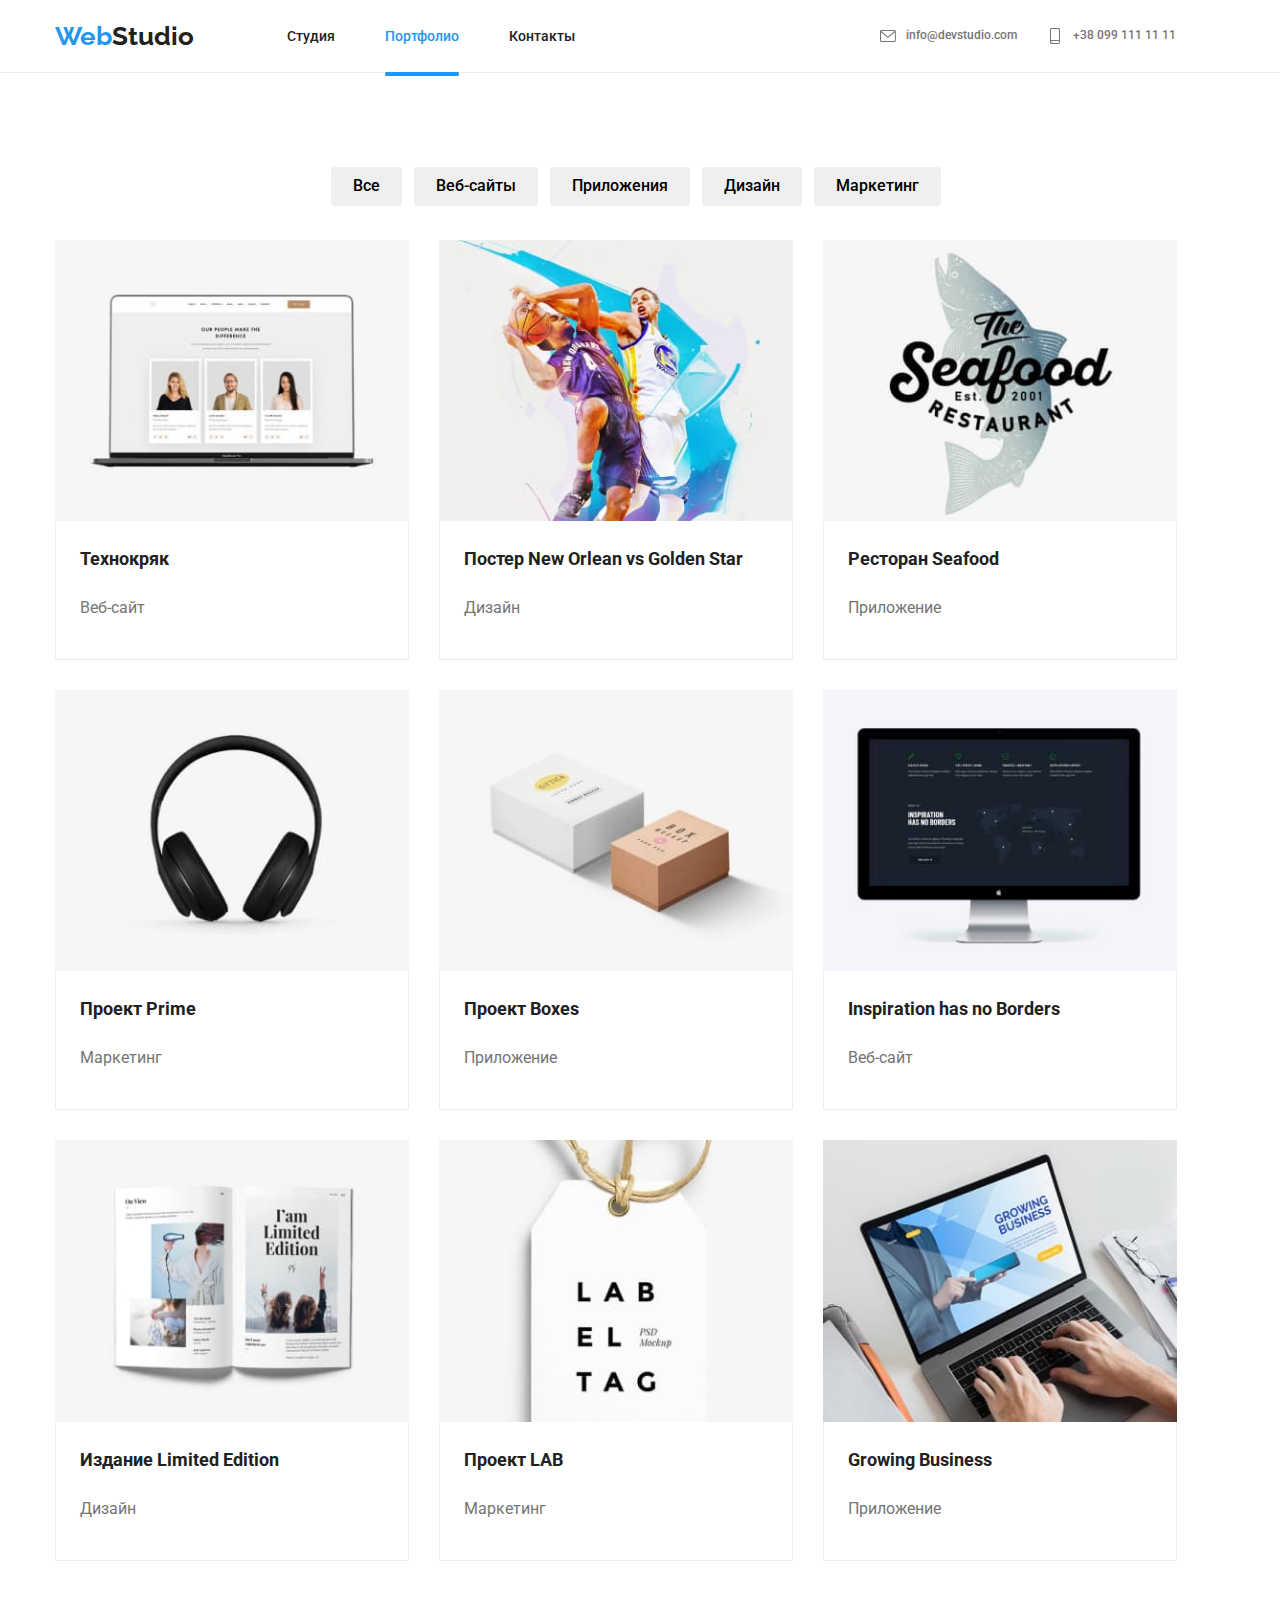
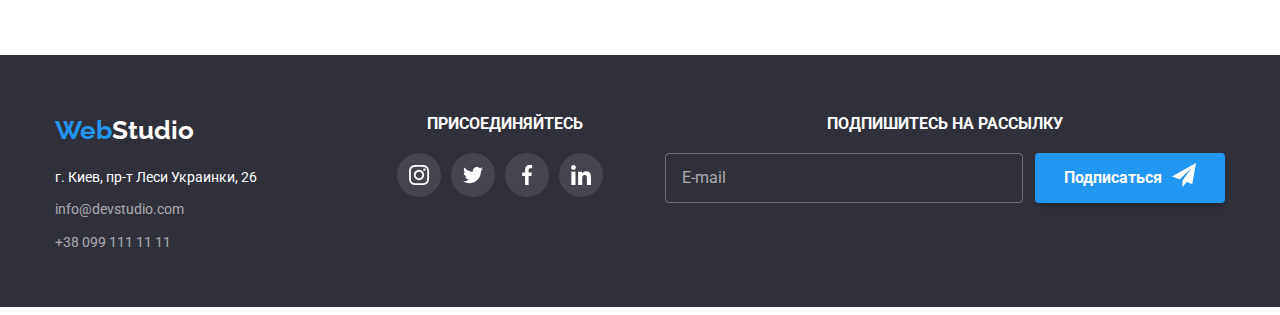
==== commit 293de22e: "Делает отзывчивую верстку" ====
--- a/portfolio.html
+++ b/portfolio.html
@@ -133,7 +133,12 @@
                       "
                       media="(max-width: 767px)"
                     />
-                    <img src="./img/img.jpg" alt="img1" width="370" />
+                    <img
+                      class="img-menu"
+                      src="./img/img.jpg"
+                      alt="img1"
+                      width="450"
+                    />
                   </picture>
 
                   <p class="wind-hover">
@@ -174,7 +179,12 @@
                       "
                       media="(max-width: 767px)"
                     />
-                    <img src="./img/img2.jpg" alt="img2" width="370" />
+                    <img
+                      class="img-menu"
+                      src="./img/img2.jpg"
+                      alt="img2"
+                      width="450"
+                    />
                   </picture>
 
                   <p class="wind-hover"></p>
@@ -211,7 +221,12 @@
                       "
                       media="(max-width: 767px)"
                     />
-                    <img src="./img/img3.jpg" alt="img3" width="370" />
+                    <img
+                      class="img-menu"
+                      src="./img/img3.jpg"
+                      alt="img3"
+                      width="450"
+                    />
                   </picture>
 
                   <p class="wind-hover"></p>
@@ -248,7 +263,12 @@
                       "
                       media="(max-width: 767px)"
                     />
-                    <img src="./img/img4.jpg" alt="img4" width="370" />
+                    <img
+                      class="img-menu"
+                      src="./img/img4.jpg"
+                      alt="img4"
+                      width="450"
+                    />
                   </picture>
 
                   <p class="wind-hover"></p>
@@ -285,7 +305,12 @@
                       "
                       media="(max-width: 767px)"
                     />
-                    <img src="./img/img5.jpg" alt="img5" width="370" />
+                    <img
+                      class="img-menu"
+                      src="./img/img5.jpg"
+                      alt="img5"
+                      width="450"
+                    />
                   </picture>
 
                   <p class="wind-hover"></p>
@@ -322,7 +347,12 @@
                       "
                       media="(max-width: 767px)"
                     />
-                    <img src="./img/img6.jpg" alt="img6" width="370" />
+                    <img
+                      class="img-menu"
+                      src="./img/img6.jpg"
+                      alt="img6"
+                      width="450"
+                    />
                   </picture>
 
                   <p class="wind-hover"></p>
@@ -359,7 +389,12 @@
                       "
                       media="(max-width: 767px)"
                     />
-                    <img src="./img/img7.jpg" alt="img7" width="370" />
+                    <img
+                      class="img-menu"
+                      src="./img/img7.jpg"
+                      alt="img7"
+                      width="450"
+                    />
                   </picture>
 
                   <p class="wind-hover"></p>
@@ -396,7 +431,12 @@
                       "
                       media="(max-width: 767px)"
                     />
-                    <img src="./img/img8.jpg" alt="img8" width="370" />
+                    <img
+                      class="img-menu"
+                      src="./img/img8.jpg"
+                      alt="img8"
+                      width="450"
+                    />
                   </picture>
 
                   <p class="wind-hover"></p>
@@ -433,7 +473,12 @@
                       "
                       media="(max-width: 767px)"
                     />
-                    <img src="./img/img9.jpg" alt="img9" width="370" />
+                    <img
+                      class="img-menu"
+                      src="./img/img9.jpg"
+                      alt="img9"
+                      width="450"
+                    />
                   </picture>
 
                   <p class="wind-hover"></p>
--- a/css/main.min.css
+++ b/css/main.min.css
@@ -1,2 +1,2 @@
-*,*::befor,*::after{box-sizing:inherit}html{box-sizing:border-box}.container{width:100%;padding-left:15px;padding-right:15px;margin-left:auto;margin-right:auto;text-align:center}.container:first-child{margin-top:0px}@media (min-width: 480px){.container{max-width:480px}}@media (min-width: 768px){.container{max-width:768px}}@media (min-width: 1280px){.container{max-width:1200px}}header{width:100%;padding-bottom:32px;padding-top:32px;border-bottom:1px solid #ececec}@media (min-width: 768px){header{padding-bottom:21px;padding-top:21px}}@media (max-width: 767px){header{position:relative;height:100%;padding-bottom:10px;padding-top:10px}}a{text-decoration:none}a:hover,a:focus{color:#2196f3}li{padding:0px;margin:0px;list-style:none}ul{padding:0px;margin:0px;list-style:none}.link{display:block;text-align:center}@media (max-width: 767px){.link{display:inline-block}}.button{display:inline-block;cursor:pointer;justify-content:center;font-style:normal;font-weight:500;font-size:16px;line-height:1.63em;margin:0px;padding:0px}.button:hover,.button:focus{color:#2196f3;background-color:#fff;box-shadow:0px 4px 4px rgba(0,0,0,0.25)}.button-titel{margin-bottom:34px}@media (max-width: 767px){.button-titel{text-align:left;margin-bottom:40px}}.button-list{display:inline-flex}@media (max-width: 767px){.button-list{margin-bottom:15px}}.header{display:flex;max-width:480px;height:auto}@media (min-width: 768px){.header{max-width:768px;height:100%}}@media (min-width: 1280px){.header{max-width:1200px}}.portfolio-header{border-bottom:1px solid #ececec}.logo-accent{color:#212121}@media (min-width: 1280px){.header-titel{display:flex;align-items:center;justify-content:center}}.navigation{text-align:center}@media (min-width: 768px){.navigation{margin-right:84px;display:flex;align-items:center}}@media (min-width: 1280px){.navigation{display:flex;align-items:center;justify-content:center;margin-right:305px;margin-top:0px}}.navigation .site-nav{justify-content:end;font-family:"Roboto", sans-serif;font-weight:500;font-style:normal;font-size:14px;line-height:1.17em;padding:0px;align-items:center}@media (min-width: 768px){.navigation .site-nav{display:flex}}.menu-button{display:none;width:40px;height:40px;padding:0px;border:none}@media (max-width: 767px){.menu-button{display:inline-flex}}.menu-button .icon-close{display:none}.menu-button.is-open .icon-close{display:block}.menu-button.is-open .icon-menu{display:none}.header-menu{display:flex;background-color:white}@media (max-width: 767px){.header-menu{display:none;position:absolute;max-width:480px;height:393px;top:60px;left:50%;transform:translate(-50%, 0%);padding:60px 140px;box-shadow:0px 4px 8px rgba(0,0,0,0.04),0px 2px 4px rgba(0,0,0,0.08),0px 1px 3px rgba(0,0,0,0.16)}.header-menu.is-open{display:block}}@media (min-width: 1280px){.header-menu{display:flex}}.menu-button-svg{width:40px;height:40px}.link{margin-right:0px}.logo{font-family:"Raleway", sans-serif;color:#2196f3;font-style:normal;font-weight:bold;font-size:24px;line-height:1.38em;margin-right:auto}@media (min-width: 768px){.logo{margin-right:88px}}@media (min-width: 1280px){.logo{font-size:26px;line-height:1.17em;margin-top:0px;margin-right:93px}}.site-nav-list{display:block}@media (max-width: 767px){.site-nav-list{margin-bottom:40px;display:list-item}}@media (min-width: 768px){.site-nav-list:not(:last-child){margin-right:50px}}@media (min-width: 1280px){.site-nav-list{display:inline-block}.site-nav-list:last-child{padding-right:0px}}.site-nav-list .primery-nav{position:relative;color:#2196f3;font-style:normal;font-weight:500;font-size:18px;line-height:1.17em}.site-nav-list .primery-nav::after{position:absolute;content:"";display:block;background-image:url(../img/hover.svg);height:4px;width:100%;background-repeat:no-repeat;background-position:center;background-size:cover;margin-top:8px}@media (min-width: 768px){.site-nav-list .primery-nav::after{margin-top:28px}}@media (min-width: 768px){.site-nav-list .primery-nav{font-size:14px}}@media (min-width: 1280px){.site-nav-list .primery-nav{font-size:14px}}.button-secondary{color:#212121}.button-primery-pf{color:#ffffff;background-color:#2196f3;font-style:normal;font-weight:500;line-height:1.25em;transition:transform 250ms cubic-bezier(0.4, 0, 0.2, 1)}.contacts{font-family:"Roboto", sans-serif;font-style:normal;font-weight:500;font-size:18px;line-height:1.17em;align-items:center;text-align:right;padding:0px;margin-left:auto}@media (min-width: 1280px){.contacts{display:flex;font-size:14px;line-height:1.14em}}@media (min-width: 768px){.contacts{font-size:12px}}.contacts .contacts-list{display:block}@media (max-width: 767px){.contacts .contacts-list{margin-bottom:16px}}@media (min-width: 768px){.contacts .contacts-list{margin-bottom:8px}}@media (min-width: 1280px){.contacts .contacts-list{display:inline-block;margin-right:30px;margin-bottom:0px}.contacts .contacts-list:not(:last-child){margin-right:30px}}.contacts .contacts-list:last-child{margin-right:0px;margin-bottom:0px}.contacts-mail-tel{color:#757575;display:flex;align-items:center}.contacts-mail-tel:last-child{padding-right:0px}.contacts-mail-tel:hover .contacts-list-svg,.contacts-mail-tel:focus .contacts-list-svg{fill:#2196f3}.contacts-mail-tel .contacts-list-svg{width:16px;width:16px;margin-right:10px;fill:#757575;transition:250ms;transition-timing-function:cubic-bezier(0.4, 0, 0.2, 1)}.mail-svg{width:16px;height:12px}.smartphon-svg{height:16px;width:10px;background-size:contain;background-repeat:no-repeat;background-position-x:center}.main{font-family:"Roboto", sans-serif;width:auto}.button-section{padding-top:60px;padding-bottom:60px}@media (min-width: 1280px){.button-section{padding-top:94px;padding-bottom:94px}}.button-container{text-align:center;align-items:flex-start}.button-container h1{display:none}.button-titel .button{padding:6px 22px}.button-list .buttom{height:54px}.row-button{font-size:16px;font-weight:500;font-style:normal;line-height:1.63em;border:0px;border-radius:4px;margin-right:8px;transition:transform 250ms cubic-bezier(0.4, 0, 0.2, 1)}.row-button:hover,.row-button:focus{color:#fff;background-color:#2196f3}.type-pr-list{padding:0px;display:flex;flex-wrap:wrap;margin:0px}@media (max-width: 767px){.type-pr-list{justify-content:center}}.link-menu{display:block}@media (max-width: 767px){.link-menu{margin-left:0;margin-bottom:30px}}@media (min-width: 768px){.link-menu{flex-basis:calc((100% - 30px) / 2);max-width:354px;margin-left:30px;margin-bottom:30px}.link-menu:nth-child(2n+1){margin-left:0px}}@media (min-width: 1280px){.link-menu{flex-basis:calc((100% - 60px) / 3)}.link-menu:nth-last-child(-n+3){margin-bottom:0px}.link-menu:nth-child(2n+1){margin-left:30px}.link-menu:nth-child(3n+1){margin-left:0px}}.pr-link{display:block;transition:250ms;transition-timing-function:cubic-bezier(0.4, 0, 0.2, 1)}.pr-link:hover,.pr-link:focus{box-shadow:0px 1px 1px rgba(0,0,0,0.12),0px 4px 4px rgba(0,0,0,0.06),1px 4px 6px rgba(0,0,0,0.16)}.projects-hover{position:relative;overflow:hidden;text-align:left}.type-pr{padding:20px 24px;text-align:left;border:1px solid #eeeeee;border-top:0px;margin:0px}.projects{color:#212121;font-style:normal;font-weight:bold;font-size:18px;line-height:2em;margin:0px;margin-bottom:4px}.type{color:#757575;font-style:normal;font-weight:normal;font-size:16px;line-height:1.88em}.wind-hover{display:block;margin:0px;background-color:#2196f3;position:absolute;z-index:4;top:0%;bottom:0%;left:0;right:0;font-size:18px;line-height:1.6em;font-weight:400;color:#fff;padding:63px 24px;opacity:0;transform:translateY(100%);transition:transform 250ms cubic-bezier(0.4, 0, 0.2, 1)}.pr-link:hover .wind-hover,.pr-link:focus .wind-hover{transform:translateY(0%);opacity:1}.main-section{max-width:480px;height:400px;background-image:linear-gradient(to right, rgba(47,48,58,0.4), rgba(47,48,58,0.4)),url("/img/images-hero/header-480.jpg");padding-top:118px;padding-bottom:118px;margin-left:auto;margin-right:auto;text-align:center;color:#ffffff;background-color:#2f303a;justify-content:center;background-repeat:no-repeat;background-position:center;background-size:cover}@media (min-width: 768px){.main-section{max-width:768px;background-image:linear-gradient(to right, rgba(47,48,58,0.4), rgba(47,48,58,0.4)),url("/img/images-hero/header-768.jpg")}}@media (min-width: 1280px){.main-section{max-width:1600px;height:600px;padding-top:200px;padding-bottom:200px;background-image:linear-gradient(to right, rgba(47,48,58,0.4), rgba(47,48,58,0.4)),url("/img/images-hero/header-1200.jpg")}}@media (min-resolution: 2dppx){.main-section{background-image:linear-gradient(to right, rgba(47,48,58,0.4), rgba(47,48,58,0.4)),url("/img/images-hero/header-480-2x.jpg")}}@media (min-resolution: 2dppx) and (min-width: 768px){.main-section{background-image:linear-gradient(to right, rgba(47,48,58,0.4), rgba(47,48,58,0.4)),url("/img/images-hero/header-768-2x.jpg")}}@media (min-resolution: 2dppx) and (min-width: 1280px){.main-section{background-image:linear-gradient(to right, rgba(47,48,58,0.4), rgba(47,48,58,0.4)),url("/img/images-hero/header-1200-2x.jpg")}}.main-title{margin:0px;margin-bottom:30px;font-style:normal;font-weight:900;text-align:center}@media (min-width: 480px){.main-title{font-size:26px;line-height:1.615em}}@media (min-width: 1280px){.main-title{font-size:44px;line-height:1.36em}}.button-primery-st{color:#ffffff;background-color:#2196f3;font-style:normal;font-weight:bold;font-size:16px;line-height:1.88em;text-align:center;padding:10px 32px;margin-left:auto;margin-right:auto;box-shadow:0px 4px 4px rgba(0,0,0,0.15);border-radius:4px;transition:transform 250ms cubic-bezier(0.4, 0, 0.2, 1)}.button-primery-st:hover,.button-primery-st:focus{color:#2196f3;background-color:#fff;transition:250ms;transition-timing-function:cubic-bezier(0.4, 0, 0.2, 1)}.backdrop{position:fixed;top:0px;left:0px;width:100%;height:100%;background-color:rgba(0,0,0,0.2);z-index:55}.backdrop.is-hidden{opacity:0;pointer-events:none}.modal{position:absolute;top:50%;left:50%;transform:translate(-50%, -50%);text-align:left;min-width:528px;min-height:581px;background-color:#fff;border-radius:4px;color:#757575;padding:40px;font-size:12px;line-height:1.17em;font-family:"Roboto", sans-serif;font-size:12px;line-height:1.17em;font-style:normal;color:#757575}@media (max-width: 767px){.modal{top:38%;min-width:450px;min-height:609px}}@media (min-width: 768px){.modal{min-width:450px;min-height:609px}}.modal>.modal-button-close{position:absolute;width:30px;height:30px;right:7px;top:7px;background-color:#fff;border:1px solid rgba(0,0,0,0.1);border-radius:50%}.modal-button-close:hover{color:#2196f3;font-weight:700}.modal-titel{font-style:700;font-size:20px;line-height:1.17em;font-style:normal;text-align:center;color:#212121;margin:0;margin-bottom:12px}.form-field{display:flex;flex-direction:column}.form-field:not(:last-child){margin-bottom:10px}.form-label{margin-bottom:4px;position:relative}@media (min-width: 480px){.form-label{font-size:12px;line-height:1.17em}}@media (min-width: 1280px){.form-label{font-size:14px;line-height:1.71em}}.form-input{padding:11px 12px 11px 42px;border:1px solid rgba(33,33,33,0.2);border-radius:4px;width:100%;height:40px;outline:none;transition:transform 250ms cubic-bezier(0.4, 0, 0.2, 1)}.form-input:focus{border:1px solid #2196f3}.form-input-check{display:inline-block;width:16px;height:15px;opacity:0}.form-svg{position:relative}.form-inpyt-svg{position:absolute;width:18px;height:18px;padding:3px;left:12px;top:12px;transition:transform 250ms cubic-bezier(0.4, 0, 0.2, 1)}.form-input:focus+* .form-inpyt-svg{fill:#2196f3}.form-coment{padding:12px 16px;resize:none;border:1px solid rgba(33,33,33,0.2);border-radius:4px;outline:none}.form-coment:focus{border:1px solid #2196f3}.form-field-check{margin-top:20px;font-size:14px;line-height:1.71em;font-weight:400;display:flex;align-items:center;justify-content:center}.check{content:"";position:absolute;width:17px;height:17px;background-image:url(../img/check.svg);left:0;top:1px;background-repeat:no-repeat;background-size:contain}.form-input-check:checked+.check{background-image:url(../img/Check3.svg)}.agreed{color:#2196f3}.check-button{display:block;margin:30px auto 0px;padding:10px 55px;color:#fff;background-color:#2196f3;box-shadow:0px 4px 4px rgba(0,0,0,0.15);border-radius:4px;border:none;font-size:16px;line-height:1.875em;font-weight:700}.container-about{display:flex;padding-top:94px;padding-bottom:94px}@media (min-width: 480px){.container-about{padding-top:60px;padding-bottom:60px}}.main-about{padding:0px;margin:0px;width:100%}@media (max-width: 767px){.main-about{display:block}}@media (min-width: 768px){.main-about{display:flex;flex-wrap:wrap}}@media (min-width: 1280px){.main-about{flex-wrap:nowrap}}.main-about .list-item{display:inline-block;justify-content:space-between}@media (max-width: 767px){.main-about .list-item{margin:0px;min-width:100%;margin-bottom:30px}.main-about .list-item:last-child{margin-bottom:0px}}@media (min-width: 768px){.main-about .list-item{width:calc((100% - 30px) / 2);margin-right:30px;margin-bottom:30px;text-align:left}.main-about .list-item:nth-child(2n){margin-right:0px}}@media (min-width: 1280px){.main-about .list-item{width:270px;margin-right:26px}.main-about .list-item:nth-child(2n){margin-right:26px}}.list-item:last-child,.network-list li:last-child{margin-right:0px}.advantages{color:#212121;font-style:normal;font-weight:bold;font-size:14px;line-height:1.17em;margin:0px}@media (max-width: 767px){.advantages{text-align:center}}.notes{color:#757575;font-style:normal;font-weight:normal;font-size:14px;line-height:1.71em;margin:0px;padding-top:10px;text-align:left}.list-item::before{content:"";display:block;height:120px;border-radius:4px;background-repeat:no-repeat;background-color:#f5f4fa;margin-bottom:30px}@media (max-width: 767px){.list-item::before{background-position:50% 50%}}@media (min-width: 768px){.list-item::before{background-position:50% 50%}}@media (min-width: 1280px){.list-item::before{background-position:100px 25px}}.list-item.attention::before{background-image:url(../img/antenna.svg)}.list-item.pynctuality::before{background-image:url(../img/clock.svg)}.list-item.planning::before{background-image:url(../img/diagram.svg)}.list-item.technology::before{background-image:url(../img/astronaut.svg)}.adout-us-img{text-align:inherit;margin:0px}@media (min-width: 480px){.adout-us-img{padding-bottom:0px}}@media (min-width: 1280px){.adout-us-img{padding-bottom:94px}}.adout-us-img .images{margin:0px;padding:0px}.images-list{display:none}@media (min-width: 1280px){.images-list{display:block;flex-wrap:wrap}}.about-us{display:block;font-family:Roboto;font-style:normal;font-weight:700;font-size:36px;line-height:1.16em;text-align:center;margin:0px;margin-bottom:50px}.images{display:inline-flex}.images .image-menu:last-child{margin-right:0px}.image-menu{position:relative;flex-basis:calc((100%-30) / 3);margin-right:30px}.image-menu img{display:block}.images-list-item{width:100%;background:rgba(47,48,58,0.8);margin:0px;position:absolute;bottom:0;left:0;font-size:14px;line-height:1.17em;color:#fff;font-weight:700;text-align:center;justify-content:center;padding-top:27px;padding-bottom:27px}.our-teams{background-color:#f5f4fa;text-align:center;padding:0px;padding-bottom:94px;padding-top:94px;padding-left:0px}@media (max-width: 767px){.our-teams{padding-top:60px}}.command{font-style:normal;font-weight:bold;font-size:36px;line-height:1.17em;text-align:center;margin:0px;margin-bottom:50px}.teams-list{margin:0px;padding-left:0px}.teams{display:inline-block;background-color:#fff;padding-bottom:30px;box-shadow:0px 1px 3px rgba(0,0,0,0.12),0px 1px 1px rgba(0,0,0,0.14),0px 2px 1px rgba(0,0,0,0.2);border-radius:0px 0px 4px 4px}.teams:last-child{margin-right:0px}@media (max-width: 767px){.teams{padding:0px;margin:0px}.teams:not(:last-child){margin-bottom:30px}}@media (min-width: 768px){.teams{flex-basis:calc((100% - 30px) / 2);margin-right:30px;margin-bottom:30px}.teams:nth-child(2n){margin-right:0px}}@media (min-width: 768px) and (min-width: 1280px){.teams{flex-basis:calc((100% - 30px) / 4)}.teams:not(:last-child){margin-right:26px}}.name-pos{padding-top:30px}.name{font-style:normal;font-weight:500;font-size:16px;line-height:1.19em;margin:0px;margin-bottom:10px}.position{color:#757575;font-style:normal;font-weight:normal;font-size:14px;line-height:1.19em;font-style:normal}.social-icon .social-icon-item{display:inline-flex}.social-icon-item:not(:last-child){margin-right:10px}.sosial-icon-svg{width:20px;height:20px;transition:250ms;transition-timing-function:cubic-bezier(0.4, 0, 0.2, 1)}.social-icon-link{height:44px;width:44px;display:flex;justify-content:center;align-items:center;border-radius:50%;fill:#afb1b8}.social-icon-link:focus,.social-icon-link:hover{background-color:#2196f3}.social-icon-link:focus .sosial-icon-svg,.social-icon-link:hover .sosial-icon-svg{fill:#fff}.customed-container{text-align:center;padding-top:60px;padding-bottom:60px}@media (min-width: 1280px){.customed-container{padding-top:94px;padding-bottom:94px}}.customed-container h2{font-size:36px;line-height:1.17em;margin:0px}@media (max-width: 767px){.customed-container h2{font-size:28px}}.customed{display:inline-block;margin-top:50px}@media (min-width: 480px){.customed{margin-top:30px;display:flex;flex-wrap:wrap}}@media (min-width: 1280px){.customed{flex-wrap:nowrap}}.customed-item{border:1px solid #afb1b8;border-radius:4px;margin-bottom:30px}@media (min-width: 480px){.customed-item{margin-right:26px}}@media (max-width: 767px){.customed-item{flex-basis:calc((100% - 30px) / 2)}.customed-item:nth-child(2n){margin-right:0px}}@media (min-width: 768px){.customed-item{flex-basis:calc((100% - 30px) / 3);margin-right:15px;margin-bottom:30px}.customed-item:nth-child(3n){margin-right:0px}}@media (min-width: 1280px){.customed-item{margin-right:27px}.customed-item:nth-child(3n){margin-right:26px}.customed-item:last-child{margin-right:0px}}.customed-item:focus,.customed-item:hover{border:1px solid #2196f3;border-radius:4px;transition:250ms;transition-timing-function:cubic-bezier(0.4, 0, 0.2, 1)}.customed-link{height:90px;width:170px;display:flex;justify-content:center;align-items:center;fill:#afb1b8;background-size:cover}@media (max-width: 767px){.customed-link{width:210px}}@media (min-width: 768px){.customed-link{display:inline-flex}}.customed-link-svg{width:89px;height:52px;transition:250ms;transition-timing-function:cubic-bezier(0.4, 0, 0.2, 1)}.customed-item:focus .customed-link-svg,.customed-item:hover .customed-link-svg{fill:#2196f3}.footer{margin-left:auto;margin-right:auto;align-items:center;font-family:"Roboto", sans-serif;justify-content:center;background-color:#2f303a;padding-top:60px;padding-bottom:60px}@media (max-width: 767px){.footer{max-width:480px;height:603px}}@media (min-width: 768px){.footer{max-width:768px;height:463px;padding:65px 89px 60px 76px}}@media (min-width: 1280px){.footer{max-width:1600px;height:252px;padding:60px 15px}}@media (min-width: 1280px){.container.footer-cont{display:flex}}@media (min-width: 768px){.footer-adress-sicial-wrapper{display:flex}}@media (min-width: 768px){.footer-wrapper{margin-right:auto}}@media (min-width: 1280px){.footer-wrapper{margin-right:70px;text-align:left}}.logo-footer{font-family:"Raleway", sans-serif;color:#2196f3;font-style:normal;font-weight:bold;font-size:26px;line-height:1.19em}.logo-ac-footer{color:#fff}.address{font-family:"Roboto", sans-serif;font-style:normal;color:#fff;font-weight:normal;font-size:14px;line-height:1.71em}@media (min-width: 480px){.address{margin-bottom:8px}}@media (min-width: 1280px){.address{margin-bottom:9px}}.adresss-footer{margin:0px;margin-top:20px;margin-bottom:60px}.mail-tel{display:block;font-family:"Roboto", sans-serif;font-style:normal;color:#ffffff99;font-weight:normal;font-size:14px;line-height:1.71em;margin-bottom:9px}.join-footer{margin-bottom:60px}@media (min-width: 1280px){.join-footer{margin-left:70px}}.join-footer b{display:block;color:#fff;margin-bottom:20px}.join-list{display:flex}@media (max-width: 767px){.join-list{justify-content:center}}.join-list li{margin-right:10px}.join{display:inline-block;height:44px;width:44px;background-color:rgba(255,255,255,0.1);border-radius:50%;background-position:center;background-repeat:no-repeat;background-size:20px}.join.inst{background-image:url(../img/instagram.svg)}.join.twitter{background-image:url(../img/twitter.svg)}.join.facebook{background-image:url(../img/facebook.svg)}.join.linkedin{background-image:url(../img/linkedin.svg)}.join:hover,.join:focus{background-color:#2196f3;transition:250ms;transition-timing-function:cubic-bezier(0.4, 0, 0.2, 1)}.footer-subscribe{margin-left:auto}.footer-subscribe b{display:block;color:#fff;margin-bottom:20px}@media (min-width: 480px){.form-footer{display:block;text-align:center}}@media (min-width: 1280px){.form-footer{display:flex}}.foter-input{width:100%;height:50px;margin-bottom:20px;padding:16px;font-size:16px;line-height:1.25em;border:1px solid rgba(255,255,255,0.3);border-radius:4px;margin-right:12px;background-color:inherit;color:rgba(255,255,255,0.6)}@media (min-width: 480px){.foter-input{margin-right:0px}}@media (min-width: 768px){.foter-input{display:inline-block;max-width:450px}}@media (min-width: 1280px){.foter-input{min-width:358px}}.foter-input::placeholder{color:rgba(255,255,255,0.6);font-size:16px;line-height:1.25em}.button-subscribe{background-color:#2196f3;box-shadow:0px 4px 4px rgba(0,0,0,0.15);border-radius:4px;color:#fff;font-size:16px;line-height:1.875em;font-weight:700;padding:10px 29px;border:none}@media (min-width: 480px){.button-subscribe{display:inline-flex;flex-direction:row-reverse}}@media (min-width: 1280px){.button-subscribe{display:flex;margin-left:12px;height:50px}}.button-subscribe:hover{background-color:#fff;color:#2196f3}.button-subscribe:hover .footer-subscribe-svg{fill:#2196f3}.footer-subscribe-svg{width:24px;height:24px;fill:white;margin-left:10px}
+*,*::befor,*::after{box-sizing:inherit}html{box-sizing:border-box}.container{width:100%;padding-left:15px;padding-right:15px;margin-left:auto;margin-right:auto;text-align:center}.container:first-child{margin-top:0px}@media (min-width: 480px){.container{max-width:480px}}@media (min-width: 768px){.container{max-width:768px}}@media (min-width: 1280px){.container{max-width:1200px}}header{width:100%;padding-bottom:32px;padding-top:32px;border-bottom:1px solid #ececec}@media (min-width: 768px){header{padding-bottom:21px;padding-top:21px}}@media (max-width: 767px){header{position:relative;height:100%;padding-bottom:10px;padding-top:10px}}a{text-decoration:none}a:hover,a:focus{color:#2196f3}li{padding:0px;margin:0px;list-style:none}ul{padding:0px;margin:0px;list-style:none}.link{display:block;text-align:center}@media (max-width: 767px){.link{display:inline-block}}.button{display:inline-block;cursor:pointer;justify-content:center;font-style:normal;font-weight:500;font-size:16px;line-height:1.63em;margin:0px;padding:0px}.button:hover,.button:focus{color:#2196f3;background-color:#fff;box-shadow:0px 4px 4px rgba(0,0,0,0.25)}.button-titel{margin-bottom:34px}@media (max-width: 767px){.button-titel{text-align:left;margin-bottom:40px}}.button-list{display:inline-flex}@media (max-width: 767px){.button-list{margin-bottom:15px}}.header{display:flex;max-width:480px;height:auto}@media (min-width: 768px){.header{max-width:768px;height:100%}}@media (min-width: 1280px){.header{max-width:1200px}}.portfolio-header{border-bottom:1px solid #ececec}.logo-accent{color:#212121}@media (min-width: 1280px){.header-titel{display:flex;align-items:center;justify-content:center}}.navigation{text-align:center}@media (min-width: 768px){.navigation{margin-right:84px;display:flex;align-items:center}}@media (min-width: 1280px){.navigation{display:flex;align-items:center;justify-content:center;margin-right:305px;margin-top:0px}}.navigation .site-nav{justify-content:end;font-family:"Roboto", sans-serif;font-weight:500;font-style:normal;font-size:14px;line-height:1.17em;padding:0px;align-items:center}@media (min-width: 768px){.navigation .site-nav{display:flex}}.menu-button{display:none;width:40px;height:40px;padding:0px;border:none}@media (max-width: 767px){.menu-button{display:inline-flex}}.menu-button .icon-close{display:none}.menu-button.is-open .icon-close{display:block}.menu-button.is-open .icon-menu{display:none}.header-menu{display:flex;background-color:white}@media (max-width: 767px){.header-menu{display:none;position:absolute;max-width:480px;height:393px;top:60px;left:50%;transform:translate(-50%, 0%);padding:60px 140px;box-shadow:0px 4px 8px rgba(0,0,0,0.04),0px 2px 4px rgba(0,0,0,0.08),0px 1px 3px rgba(0,0,0,0.16)}.header-menu.is-open{display:block}}@media (min-width: 1280px){.header-menu{display:flex}}.menu-button-svg{width:40px;height:40px}.link{margin-right:0px}.logo{font-family:"Raleway", sans-serif;color:#2196f3;font-style:normal;font-weight:bold;font-size:24px;line-height:1.38em;margin-right:auto}@media (min-width: 768px){.logo{margin-right:88px}}@media (min-width: 1280px){.logo{font-size:26px;line-height:1.17em;margin-top:0px;margin-right:93px}}.site-nav-list{display:block}@media (max-width: 767px){.site-nav-list{margin-bottom:40px;display:list-item}}@media (min-width: 768px){.site-nav-list:not(:last-child){margin-right:50px}}@media (min-width: 1280px){.site-nav-list{display:inline-block}.site-nav-list:last-child{padding-right:0px}}.site-nav-list .primery-nav{position:relative;color:#2196f3;font-style:normal;font-weight:500;font-size:18px;line-height:1.17em}.site-nav-list .primery-nav::after{position:absolute;content:"";display:block;background-image:url(../img/hover.svg);height:4px;width:100%;background-repeat:no-repeat;background-position:center;background-size:cover;margin-top:8px}@media (min-width: 768px){.site-nav-list .primery-nav::after{margin-top:28px}}@media (min-width: 768px){.site-nav-list .primery-nav{font-size:14px}}@media (min-width: 1280px){.site-nav-list .primery-nav{font-size:14px}}.button-secondary{color:#212121}.button-primery-pf{color:#ffffff;background-color:#2196f3;font-style:normal;font-weight:500;line-height:1.25em;transition:transform 250ms cubic-bezier(0.4, 0, 0.2, 1)}.contacts{font-family:"Roboto", sans-serif;font-style:normal;font-weight:500;font-size:18px;line-height:1.17em;align-items:center;text-align:right;padding:0px;margin-left:auto}@media (min-width: 1280px){.contacts{display:flex;font-size:14px;line-height:1.14em}}@media (min-width: 768px){.contacts{font-size:12px}}.contacts .contacts-list{display:block}@media (max-width: 767px){.contacts .contacts-list{margin-bottom:16px}}@media (min-width: 768px){.contacts .contacts-list{margin-bottom:8px}}@media (min-width: 1280px){.contacts .contacts-list{display:inline-block;margin-right:30px;margin-bottom:0px}.contacts .contacts-list:not(:last-child){margin-right:30px}}.contacts .contacts-list:last-child{margin-right:0px;margin-bottom:0px}.contacts-mail-tel{color:#757575;display:flex;align-items:center}.contacts-mail-tel:last-child{padding-right:0px}.contacts-mail-tel:hover .contacts-list-svg,.contacts-mail-tel:focus .contacts-list-svg{fill:#2196f3}.contacts-mail-tel .contacts-list-svg{width:16px;width:16px;margin-right:10px;fill:#757575;transition:250ms;transition-timing-function:cubic-bezier(0.4, 0, 0.2, 1)}.mail-svg{width:16px;height:12px}.smartphon-svg{height:16px;width:10px;background-size:contain;background-repeat:no-repeat;background-position-x:center}.main{font-family:"Roboto", sans-serif;width:auto}.button-section{padding-top:60px;padding-bottom:60px}@media (min-width: 1280px){.button-section{padding-top:94px;padding-bottom:94px}}.button-container{text-align:center;align-items:flex-start}.button-container h1{display:none}.button-titel .button{padding:6px 22px}.button-list .buttom{height:54px}.row-button{font-size:16px;font-weight:500;font-style:normal;line-height:1.63em;border:0px;border-radius:4px;margin-right:8px;transition:transform 250ms cubic-bezier(0.4, 0, 0.2, 1)}.row-button:hover,.row-button:focus{color:#fff;background-color:#2196f3}.type-pr-list{padding:0px;display:flex;flex-wrap:wrap;margin:0px}@media (max-width: 767px){.type-pr-list{justify-content:center}}.link-menu{display:block}@media (max-width: 767px){.link-menu{margin-left:0;margin-bottom:30px}}@media (min-width: 768px){.link-menu{flex-basis:calc((100% - 30px) / 2);max-width:354px;margin-left:30px;margin-bottom:30px}.link-menu:nth-child(2n+1){margin-left:0px}}@media (min-width: 1280px){.link-menu{flex-basis:calc((100% - 60px) / 3)}.link-menu:nth-last-child(-n+3){margin-bottom:0px}.link-menu:nth-child(2n+1){margin-left:30px}.link-menu:nth-child(3n+1){margin-left:0px}}.img-menu{display:block;max-width:100%}.pr-link{display:block;transition:250ms;transition-timing-function:cubic-bezier(0.4, 0, 0.2, 1)}.pr-link:hover,.pr-link:focus{box-shadow:0px 1px 1px rgba(0,0,0,0.12),0px 4px 4px rgba(0,0,0,0.06),1px 4px 6px rgba(0,0,0,0.16)}.projects-hover{position:relative;overflow:hidden;text-align:left}.type-pr{padding:20px 24px;text-align:left;border:1px solid #eeeeee;border-top:0px;margin:0px}.projects{color:#212121;font-style:normal;font-weight:bold;font-size:18px;line-height:2em;margin:0px;margin-bottom:4px}.type{color:#757575;font-style:normal;font-weight:normal;font-size:16px;line-height:1.88em}.wind-hover{display:block;margin:0px;background-color:#2196f3;position:absolute;z-index:4;top:0%;bottom:0%;left:0;right:0;font-size:18px;line-height:1.6em;font-weight:400;color:#fff;padding:63px 24px;opacity:0;transform:translateY(100%);transition:transform 250ms cubic-bezier(0.4, 0, 0.2, 1)}.pr-link:hover .wind-hover,.pr-link:focus .wind-hover{transform:translateY(0%);opacity:1}.main-section{max-width:480px;height:400px;background-image:linear-gradient(to right, rgba(47,48,58,0.4), rgba(47,48,58,0.4)),url("../img/images-hero/header-480.jpg");padding-top:118px;padding-bottom:118px;margin-left:auto;margin-right:auto;text-align:center;color:#ffffff;background-color:#2f303a;justify-content:center;background-repeat:no-repeat;background-position:center;background-size:cover}@media (min-width: 768px){.main-section{max-width:768px;background-image:linear-gradient(to right, rgba(47,48,58,0.4), rgba(47,48,58,0.4)),url("../img/images-hero/header-768.jpg")}}@media (min-width: 1280px){.main-section{max-width:1600px;height:600px;padding-top:200px;padding-bottom:200px;background-image:linear-gradient(to right, rgba(47,48,58,0.4), rgba(47,48,58,0.4)),url("../img/images-hero/header-1200.jpg")}}@media (min-resolution: 2dppx){.main-section{background-image:linear-gradient(to right, rgba(47,48,58,0.4), rgba(47,48,58,0.4)),url("../img/images-hero/header-480-2x.jpg")}}@media (min-resolution: 2dppx) and (min-width: 768px){.main-section{background-image:linear-gradient(to right, rgba(47,48,58,0.4), rgba(47,48,58,0.4)),url("../img/images-hero/header-768-2x.jpg")}}@media (min-resolution: 2dppx) and (min-width: 1280px){.main-section{background-image:linear-gradient(to right, rgba(47,48,58,0.4), rgba(47,48,58,0.4)),url("../img/images-hero/header-1200-2x.jpg")}}.main-title{margin:0px;margin-bottom:30px;font-style:normal;font-weight:900;text-align:center}@media (min-width: 480px){.main-title{font-size:26px;line-height:1.615em}}@media (min-width: 1280px){.main-title{font-size:44px;line-height:1.36em}}.button-primery-st{color:#ffffff;background-color:#2196f3;font-style:normal;font-weight:bold;font-size:16px;line-height:1.88em;text-align:center;padding:10px 32px;margin-left:auto;margin-right:auto;box-shadow:0px 4px 4px rgba(0,0,0,0.15);border-radius:4px;transition:transform 250ms cubic-bezier(0.4, 0, 0.2, 1)}.button-primery-st:hover,.button-primery-st:focus{color:#2196f3;background-color:#fff;transition:250ms;transition-timing-function:cubic-bezier(0.4, 0, 0.2, 1)}.backdrop{position:fixed;top:0px;left:0px;width:100%;height:100%;background-color:rgba(0,0,0,0.2);z-index:55}.backdrop.is-hidden{opacity:0;pointer-events:none}.modal{position:absolute;top:50%;left:50%;transform:translate(-50%, -50%);text-align:left;min-width:528px;min-height:581px;background-color:#fff;border-radius:4px;color:#757575;padding:40px;font-size:12px;line-height:1.17em;font-family:"Roboto", sans-serif;font-size:12px;line-height:1.17em;font-style:normal;color:#757575}@media (max-width: 767px){.modal{top:38%;min-width:450px;min-height:609px}}@media (min-width: 768px){.modal{min-width:450px;min-height:609px}}.modal>.modal-button-close{position:absolute;width:30px;height:30px;right:7px;top:7px;background-color:#fff;border:1px solid rgba(0,0,0,0.1);border-radius:50%}.modal-button-close:hover{color:#2196f3;font-weight:700}.modal-titel{font-style:700;font-size:20px;line-height:1.17em;font-style:normal;text-align:center;color:#212121;margin:0;margin-bottom:12px}.form-field{display:flex;flex-direction:column}.form-field:not(:last-child){margin-bottom:10px}.form-label{margin-bottom:4px;position:relative}@media (min-width: 480px){.form-label{font-size:12px;line-height:1.17em}}@media (min-width: 1280px){.form-label{font-size:14px;line-height:1.71em}}.form-input{padding:11px 12px 11px 42px;border:1px solid rgba(33,33,33,0.2);border-radius:4px;width:100%;height:40px;outline:none;transition:transform 250ms cubic-bezier(0.4, 0, 0.2, 1)}.form-input:focus{border:1px solid #2196f3}.form-input-check{display:inline-block;width:16px;height:15px;opacity:0}.form-svg{position:relative}.form-inpyt-svg{position:absolute;width:18px;height:18px;padding:3px;left:12px;top:12px;transition:transform 250ms cubic-bezier(0.4, 0, 0.2, 1)}.form-input:focus+* .form-inpyt-svg{fill:#2196f3}.form-coment{padding:12px 16px;resize:none;border:1px solid rgba(33,33,33,0.2);border-radius:4px;outline:none}.form-coment:focus{border:1px solid #2196f3}.form-field-check{margin-top:20px;font-size:14px;line-height:1.71em;font-weight:400;display:flex;align-items:center;justify-content:center}.check{content:"";position:absolute;width:17px;height:17px;background-image:url(../img/check.svg);left:0;top:1px;background-repeat:no-repeat;background-size:contain}.form-input-check:checked+.check{background-image:url(../img/Check3.svg)}.agreed{color:#2196f3}.check-button{display:block;margin:30px auto 0px;padding:10px 55px;color:#fff;background-color:#2196f3;box-shadow:0px 4px 4px rgba(0,0,0,0.15);border-radius:4px;border:none;font-size:16px;line-height:1.875em;font-weight:700}.container-about{display:flex;padding-top:94px;padding-bottom:94px}@media (min-width: 480px){.container-about{padding-top:60px;padding-bottom:60px}}.main-about{padding:0px;margin:0px;width:100%}@media (max-width: 767px){.main-about{display:block}}@media (min-width: 768px){.main-about{display:flex;flex-wrap:wrap}}@media (min-width: 1280px){.main-about{flex-wrap:nowrap}}.main-about .list-item{display:inline-block;justify-content:space-between}@media (max-width: 767px){.main-about .list-item{margin:0px;min-width:100%;margin-bottom:30px}.main-about .list-item:last-child{margin-bottom:0px}}@media (min-width: 768px){.main-about .list-item{width:calc((100% - 30px) / 2);margin-right:30px;margin-bottom:30px;text-align:left}.main-about .list-item:nth-child(2n){margin-right:0px}}@media (min-width: 1280px){.main-about .list-item{width:270px;margin-right:26px}.main-about .list-item:nth-child(2n){margin-right:26px}}.list-item:last-child,.network-list li:last-child{margin-right:0px}.advantages{color:#212121;font-style:normal;font-weight:bold;font-size:14px;line-height:1.17em;margin:0px}@media (max-width: 767px){.advantages{text-align:center}}.notes{color:#757575;font-style:normal;font-weight:normal;font-size:14px;line-height:1.71em;margin:0px;padding-top:10px;text-align:left}.list-item::before{content:"";display:block;height:120px;border-radius:4px;background-repeat:no-repeat;background-color:#f5f4fa;margin-bottom:30px}@media (max-width: 767px){.list-item::before{background-position:50% 50%}}@media (min-width: 768px){.list-item::before{background-position:50% 50%}}@media (min-width: 1280px){.list-item::before{background-position:100px 25px}}.list-item.attention::before{background-image:url(../img/antenna.svg)}.list-item.pynctuality::before{background-image:url(../img/clock.svg)}.list-item.planning::before{background-image:url(../img/diagram.svg)}.list-item.technology::before{background-image:url(../img/astronaut.svg)}.adout-us-img{text-align:inherit;margin:0px}@media (min-width: 480px){.adout-us-img{padding-bottom:0px}}@media (min-width: 1280px){.adout-us-img{padding-bottom:94px}}.adout-us-img .images{margin:0px;padding:0px}.images-list{display:none}@media (min-width: 1280px){.images-list{display:block;flex-wrap:wrap}}.about-us{display:block;font-family:Roboto;font-style:normal;font-weight:700;font-size:36px;line-height:1.16em;text-align:center;margin:0px;margin-bottom:50px}.images{display:inline-flex}.images .image-menu:last-child{margin-right:0px}.image-menu{position:relative;flex-basis:calc((100%-30) / 3);margin-right:30px}.image-menu img{display:block}.images-list-item{width:100%;background:rgba(47,48,58,0.8);margin:0px;position:absolute;bottom:0;left:0;font-size:14px;line-height:1.17em;color:#fff;font-weight:700;text-align:center;justify-content:center;padding-top:27px;padding-bottom:27px}.our-teams{background-color:#f5f4fa;text-align:center;padding:0px;padding-bottom:94px;padding-top:94px;padding-left:0px}@media (max-width: 767px){.our-teams{padding-top:60px}}.command{font-style:normal;font-weight:bold;font-size:36px;line-height:1.17em;text-align:center;margin:0px;margin-bottom:50px}.teams-list{margin:0px;padding-left:0px}.teams{display:inline-block;background-color:#fff;padding-bottom:30px;box-shadow:0px 1px 3px rgba(0,0,0,0.12),0px 1px 1px rgba(0,0,0,0.14),0px 2px 1px rgba(0,0,0,0.2);border-radius:0px 0px 4px 4px}.teams:last-child{margin-right:0px}@media (max-width: 767px){.teams{padding:0px;margin:0px}.teams:not(:last-child){margin-bottom:30px}}@media (min-width: 768px){.teams{flex-basis:calc((100% - 30px) / 2);margin-right:30px;margin-bottom:30px}.teams:nth-child(2n){margin-right:0px}}@media (min-width: 768px) and (min-width: 1280px){.teams{flex-basis:calc((100% - 30px) / 4)}.teams:not(:last-child){margin-right:26px}}.name-pos{padding-top:30px}.name{font-style:normal;font-weight:500;font-size:16px;line-height:1.19em;margin:0px;margin-bottom:10px}.position{color:#757575;font-style:normal;font-weight:normal;font-size:14px;line-height:1.19em;font-style:normal}.social-icon .social-icon-item{display:inline-flex}.social-icon-item:not(:last-child){margin-right:10px}.sosial-icon-svg{width:20px;height:20px;transition:250ms;transition-timing-function:cubic-bezier(0.4, 0, 0.2, 1)}.social-icon-link{height:44px;width:44px;display:flex;justify-content:center;align-items:center;border-radius:50%;fill:#afb1b8}.social-icon-link:focus,.social-icon-link:hover{background-color:#2196f3}.social-icon-link:focus .sosial-icon-svg,.social-icon-link:hover .sosial-icon-svg{fill:#fff}.customed-container{text-align:center;padding-top:60px;padding-bottom:60px}@media (min-width: 1280px){.customed-container{padding-top:94px;padding-bottom:94px}}.customed-container h2{font-size:36px;line-height:1.17em;margin:0px}@media (max-width: 767px){.customed-container h2{font-size:28px}}.customed{display:inline-block;margin-top:50px}@media (min-width: 480px){.customed{margin-top:30px;display:flex;flex-wrap:wrap}}@media (min-width: 1280px){.customed{flex-wrap:nowrap}}.customed-item{border:1px solid #afb1b8;border-radius:4px;margin-bottom:30px}@media (min-width: 480px){.customed-item{margin-right:26px}}@media (max-width: 767px){.customed-item{flex-basis:calc((100% - 30px) / 2)}.customed-item:nth-child(2n){margin-right:0px}}@media (min-width: 768px){.customed-item{flex-basis:calc((100% - 30px) / 3);margin-right:15px;margin-bottom:30px}.customed-item:nth-child(3n){margin-right:0px}}@media (min-width: 1280px){.customed-item{margin-right:27px}.customed-item:nth-child(3n){margin-right:26px}.customed-item:last-child{margin-right:0px}}.customed-item:focus,.customed-item:hover{border:1px solid #2196f3;border-radius:4px;transition:250ms;transition-timing-function:cubic-bezier(0.4, 0, 0.2, 1)}.customed-link{height:90px;width:170px;display:flex;justify-content:center;align-items:center;fill:#afb1b8;background-size:cover}@media (max-width: 767px){.customed-link{width:210px}}@media (min-width: 768px){.customed-link{display:inline-flex}}.customed-link-svg{width:89px;height:52px;transition:250ms;transition-timing-function:cubic-bezier(0.4, 0, 0.2, 1)}.customed-item:focus .customed-link-svg,.customed-item:hover .customed-link-svg{fill:#2196f3}.footer{margin-left:auto;margin-right:auto;align-items:center;font-family:"Roboto", sans-serif;justify-content:center;background-color:#2f303a;padding-top:60px;padding-bottom:60px}@media (max-width: 767px){.footer{max-width:480px;height:603px}}@media (min-width: 768px){.footer{max-width:768px;height:463px;padding:65px 89px 60px 76px}}@media (min-width: 1280px){.footer{max-width:1600px;height:252px;padding:60px 15px}}@media (min-width: 1280px){.container.footer-cont{display:flex}}@media (min-width: 768px){.footer-adress-sicial-wrapper{display:flex}}@media (min-width: 768px){.footer-wrapper{margin-right:auto}}@media (min-width: 1280px){.footer-wrapper{margin-right:70px;text-align:left}}.logo-footer{font-family:"Raleway", sans-serif;color:#2196f3;font-style:normal;font-weight:bold;font-size:26px;line-height:1.19em}.logo-ac-footer{color:#fff}.address{font-family:"Roboto", sans-serif;font-style:normal;color:#fff;font-weight:normal;font-size:14px;line-height:1.71em}@media (min-width: 480px){.address{margin-bottom:8px}}@media (min-width: 1280px){.address{margin-bottom:9px}}.adresss-footer{margin:0px;margin-top:20px;margin-bottom:60px}.mail-tel{display:block;font-family:"Roboto", sans-serif;font-style:normal;color:#ffffff99;font-weight:normal;font-size:14px;line-height:1.71em;margin-bottom:9px}.join-footer{margin-bottom:60px}@media (min-width: 1280px){.join-footer{margin-left:70px}}.join-footer b{display:block;color:#fff;margin-bottom:20px}.join-list{display:flex}@media (max-width: 767px){.join-list{justify-content:center}}.join-list li{margin-right:10px}.join{display:inline-block;height:44px;width:44px;background-color:rgba(255,255,255,0.1);border-radius:50%;background-position:center;background-repeat:no-repeat;background-size:20px}.join.inst{background-image:url(../img/instagram.svg)}.join.twitter{background-image:url(../img/twitter.svg)}.join.facebook{background-image:url(../img/facebook.svg)}.join.linkedin{background-image:url(../img/linkedin.svg)}.join:hover,.join:focus{background-color:#2196f3;transition:250ms;transition-timing-function:cubic-bezier(0.4, 0, 0.2, 1)}.footer-subscribe{margin-left:auto}.footer-subscribe b{display:block;color:#fff;margin-bottom:20px}@media (min-width: 480px){.form-footer{display:block;text-align:center}}@media (min-width: 1280px){.form-footer{display:flex}}.foter-input{width:100%;height:50px;margin-bottom:20px;padding:16px;font-size:16px;line-height:1.25em;border:1px solid rgba(255,255,255,0.3);border-radius:4px;margin-right:12px;background-color:inherit;color:rgba(255,255,255,0.6)}@media (min-width: 480px){.foter-input{margin-right:0px}}@media (min-width: 768px){.foter-input{display:inline-block;max-width:450px}}@media (min-width: 1280px){.foter-input{min-width:358px}}.foter-input::placeholder{color:rgba(255,255,255,0.6);font-size:16px;line-height:1.25em}.button-subscribe{background-color:#2196f3;box-shadow:0px 4px 4px rgba(0,0,0,0.15);border-radius:4px;color:#fff;font-size:16px;line-height:1.875em;font-weight:700;padding:10px 29px;border:none}@media (min-width: 480px){.button-subscribe{display:inline-flex;flex-direction:row-reverse}}@media (min-width: 1280px){.button-subscribe{display:flex;margin-left:12px;height:50px}}.button-subscribe:hover{background-color:#fff;color:#2196f3}.button-subscribe:hover .footer-subscribe-svg{fill:#2196f3}.footer-subscribe-svg{width:24px;height:24px;fill:white;margin-left:10px}
 /*# sourceMappingURL=main.min.css.map */